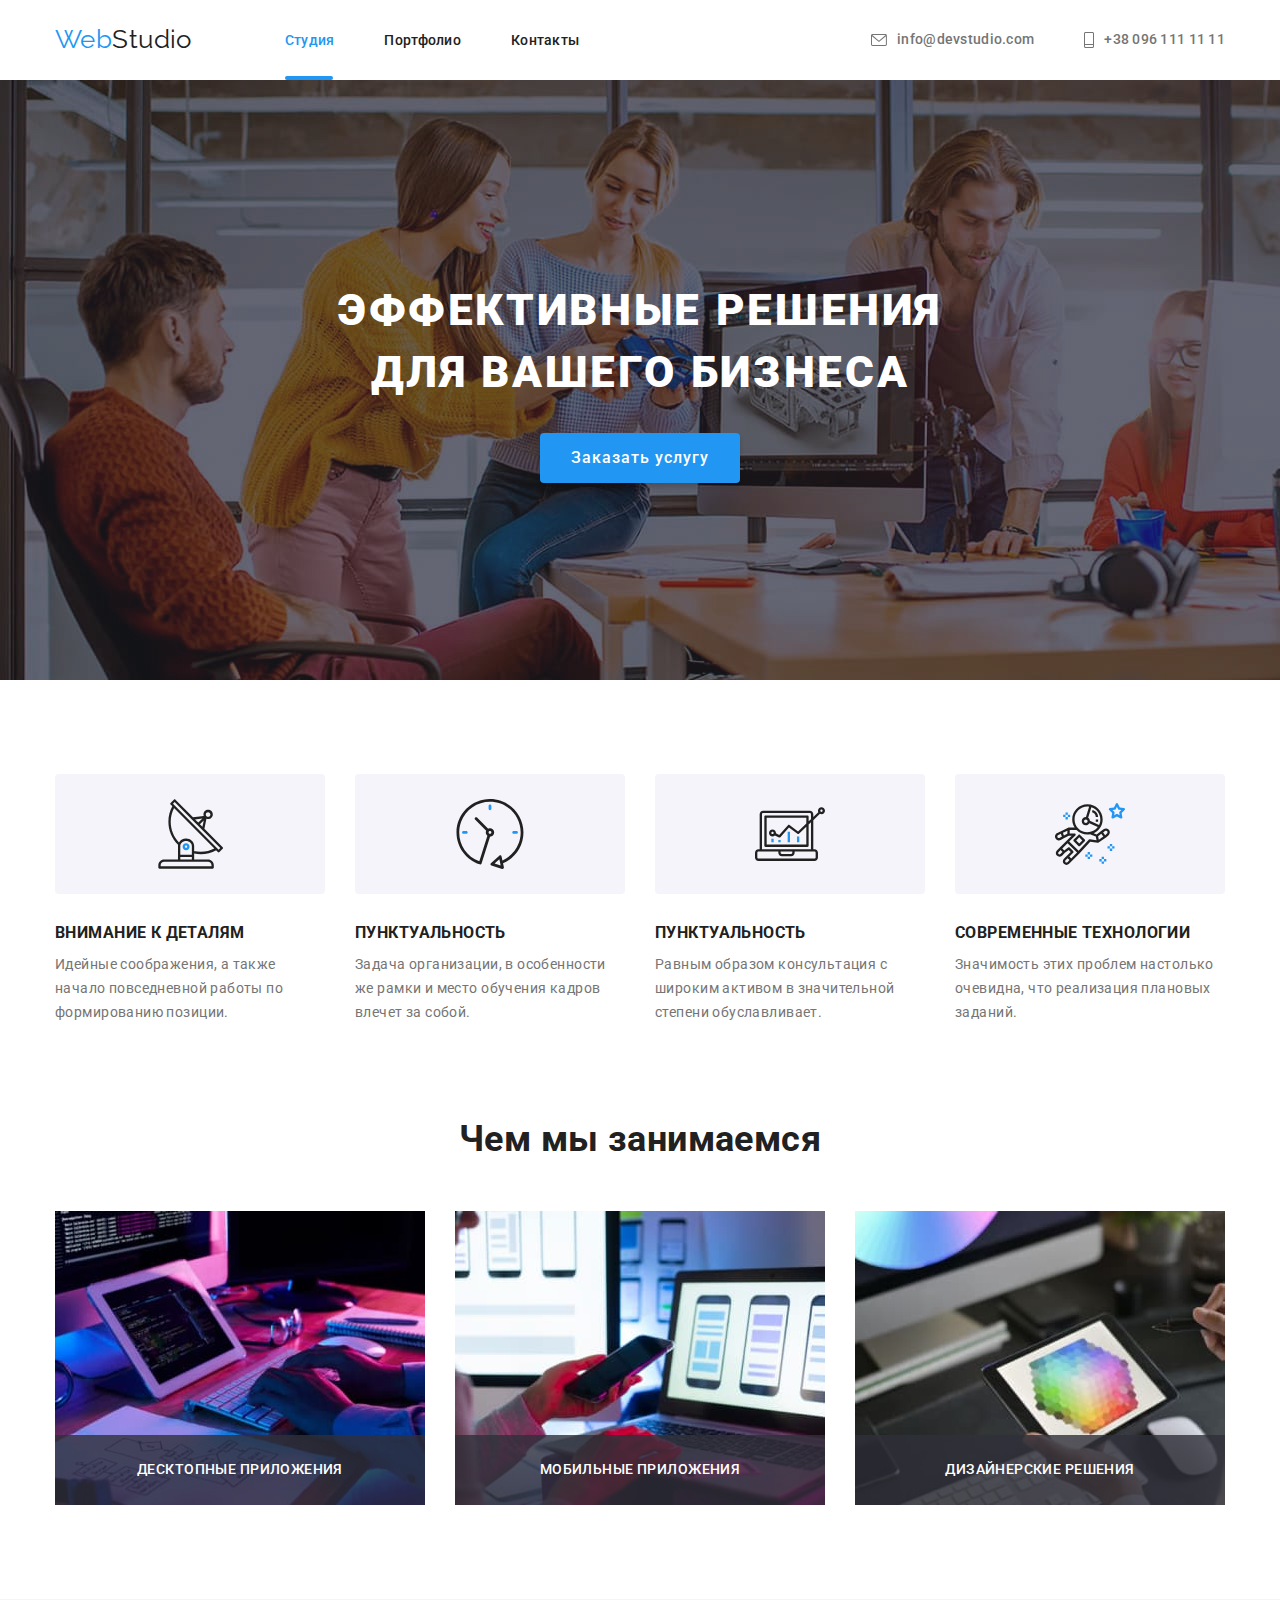
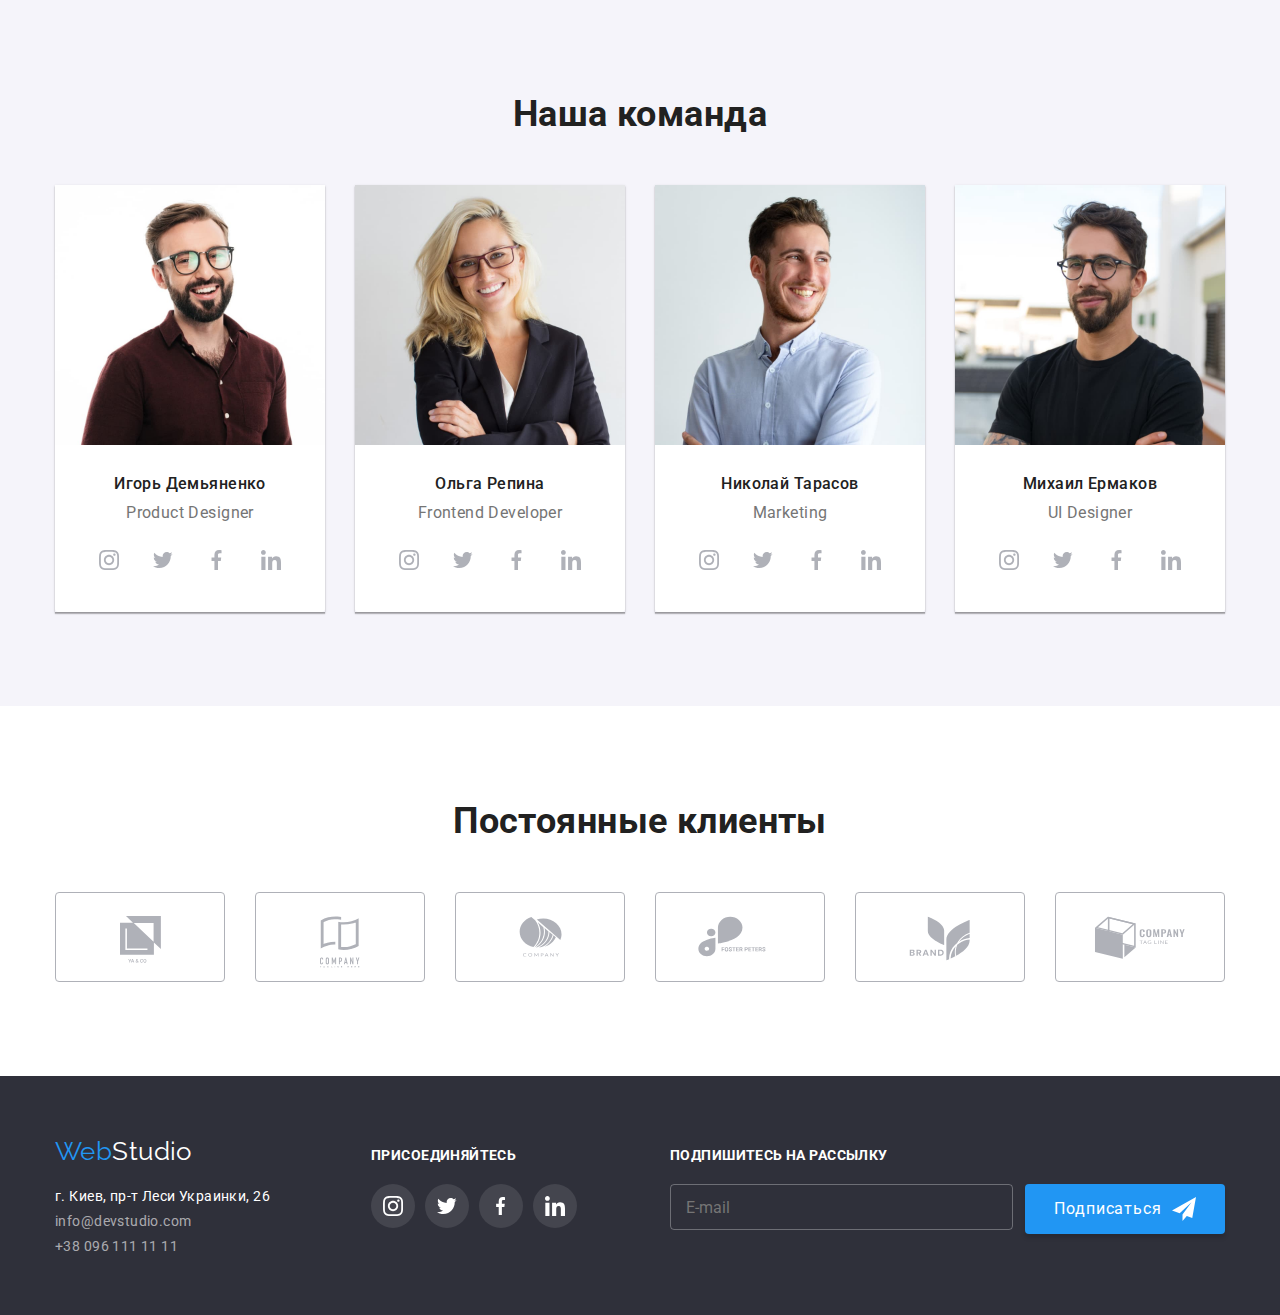
==== index.html @ c222707d "Initial commit" ====
<!DOCTYPE html>
<html lang="ru">
<head>
    <meta charset="UTF-8">
    <meta http-equiv="X-UA-Compatible" content="IE=edge">
    <meta name="viewport" content="width=device-width, initial-scale=1.0">
    <title>WebStudio</title>
    <link rel="stylesheet" href="https://cdnjs.cloudflare.com/ajax/libs/modern-normalize/1.1.0/modern-normalize.min.css">
    <link href="https://fonts.googleapis.com/css2?family=Raleway:wght@700&family=Roboto:wght@400;500;700;900&display=swap" rel="stylesheet">
    <link rel="stylesheet" href="./css/style.css">
</head>
<body>
    <header>
        <div class="container container-nav">
            <nav class="nav">
            <a href="#" rel="noreferrer noopener" class=logo-link><span class="logo-span">Web</span>Studio</a>
            <ul class="munu">
                <li class="munu-list munu-list-studio"><a href="#" target="_blank" rel="noreferrer noopener" class="menu-link active">Студия</a></li>
                <li class="munu-list"><a href="./portfolio.html" target="_blank" rel="noreferrer noopener" class="menu-link">Портфолио</a></li>
                <li class="munu-list"><a href="#" target="_blank" rel="noreferrer noopener" class="menu-link">Контакты</a></li>
            </ul>
            </nav>
            <ul class="content">
                <li class="content-list content-mail">
                
                        <svg class="icons-logo" width="16" height="12">
                            <use href="./image/symbol-defs.svg#icon_mail"></use>
                        </svg>
                    
                  
                    <a href="mailto:info@devstudio.com" class="content-link">info@devstudio.com</a>
                </li>
                <li class="content-list content-phon">

                        <svg class="icons-logo" width="10" height="16">
                            <use href="./image/symbol-defs.svg#icon_phone"></use>
                        </svg>      
                                   

                    <a href="tel:0961111111" class="content-link">+38 096 111 11 11</a>
                </li>
            </ul>
        </div>
    </header>
    <main>
    <section class="effective">
        <div class="container container-effective">
            <h1 class="effective-title">Эффективные решения<br /> для вашего бизнеса</h1>
            <button type="button" class="effective-btn" data-modal-open>Заказать услугу</button>
        </div>
    </section>

    <section class="section рeculiarities">
        <div class="container">
            <h2 class="рeculiarities-tit-hide visually-hidden">Особенности</h2>
                <ul class="рeculiarities-list">
            <li class="рeculiarities-block">
                <div class="рeculiarities-img">
                         <svg class="рeculiarities-icons" width="65" height="70">
                            <use href="./image/symbol-defs.svg#icon_satellite"></use>
                        </svg>               
                </div>
                <h3 class="рeculiarities-title">Внимание к деталям</h3>
                <p class="рeculiarities-text">Идейные соображения, а также начало повседневной работы по формированию позиции.</p>
            </li>
            <li class="рeculiarities-block">
                 <div class="рeculiarities-img">
                         <svg class="рeculiarities-icons" width="70" height="70">
                            <use href="./image/symbol-defs.svg#icon_clock"></use>
                        </svg>               
                </div>
                <h3 class="рeculiarities-title">Пунктуальность</h3>
                <p class="рeculiarities-text">Задача организации, в особенности же рамки и место обучения кадров влечет за собой.</p>
            </li>
            <li class="рeculiarities-block">
                  <div class="рeculiarities-img">
                         <svg class="рeculiarities-icons" width="70" height="70">
                            <use href="./image/symbol-defs.svg#icon_diagram"></use>
                        </svg>               
                </div>
                <h3 class="рeculiarities-title">Пунктуальность</h3>
                <p class="рeculiarities-text">Равным образом консультация с широким активом в значительной степени обуславливает.</p>
            </li>
            <li class="рeculiarities-block">
                  <div class="рeculiarities-img">
                         <svg class="рeculiarities-icons" width="70" height="70">
                            <use href="./image/symbol-defs.svg#icon_astronaut"></use>
                        </svg>               
                </div>
                <h3 class="рeculiarities-title">Современные технологии</h3>
                <p class="рeculiarities-text">Значимость этих проблем настолько очевидна, что реализация плановых заданий.</p>
            </li>
                </ul>
            </div>
    </section>
    <section class="section we-doing">
        <div class="container">
            <h2 class="we-doing-title">Чем мы занимаемся</h2>
                <ul class="we-doing-block">
            <li class="we-doing-list">
                <a href="#" target="_blank" rel="noreferrer noopener" class="we-doing-link">
                    <div class="we-doing-etem">
                        <img src="./image/we_do_1.jpg" alt="Схемы алгоритмов работы" width="370">
                        <p class="we-doing-text">Десктопные приложения</p>
                    </div>
                 </a>
                </li>

                <li class="we-doing-list">
                <a href="#" target="_blank" rel="noreferrer noopener" class="we-doing-link">
                    <div class="we-doing-etem">
                        <img src="./image/we_do_2.jpg" alt="Схемы алгоритмов работы" width="370">
                        <p class="we-doing-text">Мобильные приложения</p>
                    </div>  
                </a>
            </li>

                <li class="we-doing-list">
                <a href="#" target="_blank" rel="noreferrer noopener" class="we-doing-link">
                    <div class="we-doing-etem">
                        <img src="./image/we_do_3.jpg" alt="Схемы алгоритмов работы" width="370">
                        <p class="we-doing-text">Дизайнерские решения</p>
                    </div>
                </a>
                </li>
                </ul>
        </div>
    </section>
    <section class="section our-team">
        <div class="container">
            <h2 class="our-team-title-text">Наша команда</h2>
                <ul class="our-team-block">
                    <li class="our-team-list">
                        <img src="./image/team_1.jpg" alt="Игорь Демьяненко Product Designer" width="270" class="our-team-image">
                            <div class="our-team-cont">
                                <h3 class="our-team-title">Игорь Демьяненко</h3>
                                <p class="our-team-text">Product Designer</p>
                                <div class="our-team-social-networks">
                                    <div class="our-team-networks">
                                        <a href="#">
                                            <svg class="our-team-icons" width="20" height="20">
                                                <use href="./image/symbol-defs.svg#icon_instagram-2"></use>
                                            </svg>  
                                        </a>

                                    </div> 
                                    
                                    <div class="our-team-networks">
                                        <a href="#">
                                            <svg class="our-team-icons" width="20" height="20">
                                                <use href="./image/symbol-defs.svg#icon_tw"></use>
                                            </svg> 
                                        </a> 
                                    </div> 

                                    <div class="our-team-networks">
                                        <a href="#">
                                            <svg class="our-team-icons" width="20" height="20">
                                                <use href="./image/symbol-defs.svg#icon_facebook"></use>
                                            </svg>  
                                        </a>
                                    </div> 

                                    <div class="our-team-networks">
                                        <a href="#">
                                            <svg class="our-team-icons" width="20" height="20">
                                                <use href="./image/symbol-defs.svg#icon_linkedin"></use>
                                            </svg>
                                        </a>  
                                    </div> 
                                    
                                </div>
                            </div>
                    </li>
                    <li class="our-team-list">
                        <img src="./image/team_2.jpg" alt="Ольга Репина Frontend Developer" width="270" class="our-team-image">
                            <div class="our-team-cont">
                                <h3 class="our-team-title">Ольга Репина</h3>
                                <p class="our-team-text">Frontend Developer</p>
                                     <div class="our-team-social-networks">
                                    <div class="our-team-networks">
                                    <a href="#">                                        
                                        <svg class="our-team-icons" width="20" height="20">
                                            <use href="./image/symbol-defs.svg#icon_instagram-2"></use>
                                        </svg> 
                                    </a>
 
                                    </div> 
                                    
                                    <div class="our-team-networks">
                                        <a href="#">
                                            <svg class="our-team-icons" width="20" height="20">
                                                <use href="./image/symbol-defs.svg#icon_tw"></use>
                                            </svg> 
                                        </a> 
                                    </div> 


                                    <div class="our-team-networks">
                                        <a href="#">
                                            <svg class="our-team-icons" width="20" height="20">
                                                <use href="./image/symbol-defs.svg#icon_facebook"></use>
                                            </svg>
                                        </a>  
                                    </div> 

                                    <div class="our-team-networks">
                                        <a href="#">
                                            <svg class="our-team-icons" width="20" height="20">
                                                <use href="./image/symbol-defs.svg#icon_linkedin"></use>
                                            </svg>
                                        </a>  
                                    </div> 
                                    
                                </div>
                            </div>
                    </li>
                    <li class="our-team-list">
                        <img src="./image/team_3.jpg" alt="Николай Тарасов Marketing" width="270" class="our-team-image">
                            <div class="our-team-cont">
                                <h3 class="our-team-title">Николай Тарасов</h3>
                                <p class="our-team-text">Marketing</p>
                                <div class="our-team-social-networks">
                                    <div class="our-team-networks">
                                        <a href="#">
                                            <svg class="our-team-icons" width="20" height="20">
                                                <use href="./image/symbol-defs.svg#icon_instagram-2"></use>
                                            </svg> 
                                        </a> 
                                    </div> 
                                    
                                    <div class="our-team-networks">
                                        <a href="#">
                                            <svg class="our-team-icons" width="20" height="20">
                                                <use href="./image/symbol-defs.svg#icon_tw"></use>
                                            </svg> 
                                        </a> 
                                    </div> 


                                    <div class="our-team-networks">
                                        <a href="#">
                                            <svg class="our-team-icons" width="20" height="20">
                                                <use href="./image/symbol-defs.svg#icon_facebook"></use>
                                            </svg>
                                        </a>  
                                    </div> 

                                    <div class="our-team-networks">
                                        <a href="#">
                                            <svg class="our-team-icons" width="20" height="20">
                                                <use href="./image/symbol-defs.svg#icon_linkedin"></use>
                                            </svg>
                                        </a>  
                                    </div> 
                                    
                                </div>
                            </div>
                    </li>
                    <li class="our-team-list">
                        <img src="./image/team_4.jpg" alt="Михаил Ермаков UI Designer" width="270" class="our-team-image">
                            <div class="our-team-cont">
                                <h3 class="our-team-title">Михаил Ермаков</h3>
                                <p class="our-team-text">UI Designer</p>
                                                                <div class="our-team-social-networks">
                                    <div class="our-team-networks">
                                        <a href="#">
                                            <svg class="our-team-icons" width="20" height="20">
                                                <use href="./image/symbol-defs.svg#icon_instagram-2"></use>
                                            </svg>
                                        </a>  
                                    </div> 
                                    
                                    <div class="our-team-networks">
                                        <a href="#">
                                            <svg class="our-team-icons" width="20" height="20">
                                                <use href="./image/symbol-defs.svg#icon_tw"></use>
                                            </svg>
                                        </a>  
                                    </div> 


                                    <div class="our-team-networks">
                                        <a href="#">
                                            <svg class="our-team-icons" width="20" height="20">
                                                <use href="./image/symbol-defs.svg#icon_facebook"></use>
                                            </svg>
                                        </a>  
                                    </div> 

                                    <div class="our-team-networks">
                                        <a href="#">
                                            <svg class="our-team-icons" width="20" height="20">
                                                <use href="./image/symbol-defs.svg#icon_linkedin"></use>
                                            </svg>
                                        </a>  
                                    </div> 
                                    
                                </div>
                            </div>
                    </li>
                </ul>
        </div>
    </section>
    <section class="section clients">
        <div class="container">
            <h2 class="clients-title">Постоянные клиенты</h2>
            <ul class="clients-block">
                <li class="clients-item">
                    <a href="#">
                        <svg class="clients-icons" width="41" height="47">
                            <use href="./image/symbol-defs.svg#icon_company_1"></use>
                        </svg> 
                    </a>
                </li>
                <li class="clients-item">
                    <a href="#">
                        <svg class="clients-icons" width="40" height="52">
                            <use href="./image/symbol-defs.svg#icon_company_2"></use>
                        </svg> 
                    </a>
                </li>
                <li class="clients-item">
                    <a href="#">
                        <svg class="clients-icons" width="43" height="41">
                            <use href="./image/symbol-defs.svg#icon_company_3"></use>
                        </svg> 
                    </a>
                </li>
                <li class="clients-item">
                    <a href="#">
                        <svg class="clients-icons" width="84" height="41">
                            <use href="./image/symbol-defs.svg#icon_company_4"></use>
                        </svg> 
                    </a>
                </li>
                <li class="clients-item">
                    <a href="#">
                        <svg class="clients-icons" width="64" height="45">
                            <use href="./image/symbol-defs.svg#icon_company_5"></use>
                        </svg> 
                    </a>
                </li>
                <li class="clients-item">
                    <a href="#">
                        <svg class="clients-icons" width="94" height="43">
                            <use href="./image/symbol-defs.svg#icon_company_6"></use>
                        </svg> 
                    </a>
                </li>
            </ul>
        </div>
    </section>
    </main>
    <footer class="footer">
        <div class="container footer-container">
            <div class="footer-first-block">
            <a href="#" rel="noreferrer noopener" class="logo-link link-footer"><span class="logo-span">Web</span>Studio</a>
                <address class="address">
                    <ul class="footer-content">
                        <li class="footer-list footer-address">г. Киев, пр-т Леси Украинки, 26</li>
                        <li class="footer-list">
                            <a href="mailto:info@devstudio.com" rel="noreferrer noopener" class="footer-link">info@devstudio.com</a>
                        </li>
                        <li class="footer-list">
                            <a href="tel:0961111111" rel="noreferrer noopener" class="footer-link">+38 096 111 11 11</a>
                        </li>
                    </ul>          
                </address>
            </div>
            <div class="footer-secko-block">
                <p class="footer-text-icon">присоединяйтесь</p>
                <ul class="footer-icon-block">
                    <li class="footer-icon-item">
                        <a href="#">
                            <svg class="footer-icon" width="20" height="20">
                                <use href="./image/symbol-defs.svg#icon_instagram-2"></use>
                            </svg> 
                        </a>
                    </li>
                    <li class="footer-icon-item">
                        <a href="#">
                            <svg class="footer-icon" width="20" height="20">
                                <use href="./image/symbol-defs.svg#icon_tw"></use>
                            </svg> 
                        </a>
                    </li>
                    <li class="footer-icon-item">
                        <a href="#">
                            <svg class="footer-icon" width="10" height="20">
                                <use href="./image/symbol-defs.svg#icon_facebook"></use>
                            </svg> 
                        </a>
                    </li>
                    <li class="footer-icon-item">
                        <a href="#">
                            <svg class="footer-icon" width="20" height="20">
                                <use href="./image/symbol-defs.svg#icon_linkedin"></use>
                            </svg> 
                        </a>
                    </li>
                </ul>
            </div>

            <div class="footer-form">
                <p class="footer-text-form">Подпишитесь на рассылку</p>
                <form class="footer-form-all">
                <!--<label for="mail" class="footer-label">E-mail</label> -->
                <input type="email" name="mail" class="footer-input" id="mail-footer"  placeholder="E-mail">
                <button class="form-button" type="submit" >Подписаться
                    <span class="form-buttom-wrap">
                    <svg class="form-telegram" width="24" height="24">
                        <use href="./image/symbol-defs.svg#icon-send"></use>
                    </svg> 
                    </span>
                </button>
                </form> 
            </div>

        </div>
    </footer>

<div class="backdrop is-hidden" data-modal>
    <div class="modal">
        <button type="button" class="backdrop-button" data-modal-close>
             <svg class="modal-close-icon" width="11" height="11">
                                <use href="./image/symbol-defs.svg#icon_close"></use>
                            </svg> 
        </button>
            
                <h2 class="modal-title">Оставьте свои данные, мы вам перезвоним</h2>
                    <form class="form">
                        
                        <div class="input-block">
                            <label for="name" class="form-label">Имя</label>
                            
                                <input type="text" name="name" class="form-input" id="name">
                            <svg class="input-icon" width="18" height="18">
                                <use href="./image/symbol-defs.svg#icon_name"></use>
                            </svg>
                        
                        </div>
                        <div class="input-block">

                        <label for="tel" class="form-label">Телефон</label>
                        <input type="tel" name="tel" class="form-input" id="tel">
                            <svg class="input-icon" width="18" height="18">
                                <use href="./image/symbol-defs.svg#icon_telefon"></use>
                            </svg>  
                        </div>
                        <div class="input-block">

                        <label for="email" class="form-label">Почта</label>
                        <input type="text" name="email" class="form-input" id="email"> 
                            <svg class="input-icon" width="18" height="18">
                                <use href="./image/symbol-defs.svg#icon_email"></use>
                            </svg> 
                            
                        </div>
                        <div class="input-block">
                        <label for="text" class="form-label">Комментарий</label>
                            <textarea name="feedback" id="text" rows="5" placeholder="Введите текст" class="form-input form-textarea"  maxLength="120">

                            </textarea>
                        </div>
                        <label class="label-checkbox">
                            <input class="checkbox" type="checkbox" name="check" value="check">
                                <span class="icon-checkbox"></span>    
                                <span class="label-text">Соглашаюсь с рассылкой и принимаю 
                                    <span class="label-underline">Условия договора</span>
                                </span>                                
                            </label>
                        <button type="submit" class="button-form">Отправить</button>
                    </form>
            
    </div>
</div>

 <script src="./js/modal.js"></script>
</body>
</html>
---- css/style.css ----
:root {
    --brand-color: #2196F3;
    --secondary-color: #212121;
    --tripartite-color: #757575;
    --fourth-color: #ffffff;
    --black-color: #2F303A;
    --opacity-color: #ffffff99;
    --grey-color: #f5f4fa;
    --btn-hover: #188CE8;
    --border-color: #eeeeee;
    --icon-color: #AFB1B8;
    --card-set-gap: 30px;
}

body {
    font-family: 'Roboto', sans-serif;
    font-size: 14px;
    background-color: var(--fourth-color);
    color: var(--secondary-color);
    letter-spacing: 0.03em;
    margin: 0;
}

h1,
h2,
h3,
ul,
p {
    margin: 0;
}

img {
    display: block;
    max-width: 100%;
    height: auto;
}

.header {
    border-bottom: 1px solid #ECECEC;
}

.container {
    width: 1200px;
    padding-left: 15px;
    padding-right: 15px;
    margin: 0 auto;
}

.container-nav {
    display: flex;
    justify-content: space-between;
    padding-top: 24px;
    padding-bottom: 25px;
    
}

.nav {
    display: flex;
    
}

.logo-link {
    font-family: 'Raleway',sans-serif;
    font-size: 26px;
    line-height: 1.2;
    text-decoration: none;
    color: var(--secondary-color);
}

.logo-span {
    color: var(--brand-color);
}

.icons-logo {
    margin-right: 10px;
    fill: var(--tripartite-color);
}

.icons-logo:hover,
.icons-logo:focus {
    /*fill:var(--brand-color);*/
    transition: fill 250ms cubic-bezier(0.4, 0, 0.2, 1);
}

ul {
    list-style-type: none;
    padding: 0;
}

a {
    text-decoration: none;
}

.munu {
    display: flex;
    position: relative;
    align-items: center;
    margin-left: 93px;
}

.content {
    display: flex;
    align-items: center;
}

.munu-list {
    margin-right: 50px;
}

.munu-list:last-child {
    margin-right: 0px;
}

.munu-list-studio::after {
    content: '';
    display: flex;
    position: absolute;
    bottom: 0;
    margin-bottom: -25px;
    width: 48px;
    height: 4px;
    background: var(--brand-color);
    border-radius: 2px;
}


.munu-list-portfolio::after {
    content: '';
    display: flex;
    position: absolute;
    bottom: 0;
    margin-bottom: -25px;
    width: 78px;
    height: 4px;
    background: var(--brand-color);
    border-radius: 2px;
}

.content-list {
    display: flex;
    align-items: center;
    margin-left: 50px;
}
.content-list:first-child {
    margin-left: 0px;
}

.menu-link,
.content-link {
    font-weight: 500;
    line-height: 1.15px;
    letter-spacing: 0.02em;
    color: var(--secondary-color);
}

.menu-link,
.content-link {
    text-decoration: none;
}

.content-link {
    color: var(--tripartite-color);
}


.content-list:hover .icons-logo,
.content-list:focus .icons-logo {
    fill:var(--brand-color);
    transition: fill 250ms cubic-bezier(0.4, 0, 0.2, 1);
}

.munu .menu-link:hover,
.munu .menu-link:focus {
    color: var(--brand-color);
    transition: color 250ms cubic-bezier(0.4, 0, 0.2, 1);
}

.content .content-link:hover,
.content .content-link:focus {
    color: var(--brand-color);
    transition: color 250ms cubic-bezier(0.4, 0, 0.2, 1);
}

.active {
    color: var(--brand-color);
}

/*effective*/
.section {
    padding-top: 94px;
    padding-bottom: 94px;
}

.container-effective {
   
    text-align: center;
}

.effective {
       max-width: 1600px;
       height: 600px;
       margin: 0 auto;
       background-image: linear-gradient(to right, rgba(47, 48, 58, 0.4), rgba(47, 48, 58, 0.4)),
       url(../image/background_img.jpg);
        background-size: cover;
       background-color: var(--black-color);
       background-repeat: no-repeat;
}

.effective-title {
    font-weight: 900;
    font-size: 44px;
    line-height: 1.4;
    letter-spacing: 0.06em;
    text-transform: uppercase;
    color: var(--fourth-color);
    padding-top: 200px;
    
}

.effective-btn {
    font-family: 'Roboto', sans-serif;
    font-weight: 500;
    font-size: 16px;
    line-height: 1.9;
    align-items: center;
    text-align: center;
    letter-spacing: 0.06em;
    background-color: var(--brand-color);
    color: var(--fourth-color);
    min-width: 200px;
    min-height: 50px;
    box-shadow: 0px 4px 4px rgba(0, 0, 0, 0.15);
    border-radius: 4px;
    border-color: transparent;
    cursor: pointer;
    margin-top: 30px;
}

.effective-btn:hover,
.effective-btn:focus {
    background-color: var(--btn-hover);
    transition: background-color 250ms cubic-bezier(0.4, 0, 0.2, 1);
}



.visually-hidden {
    position: absolute;
    width: 1px;
    height: 1px;
    margin: -1px;
    padding: 0;
    overflow: hidden;
    border: 0;
    clip: rect(0 0 0 0);
}
.рeculiarities-tit-hide {
    font-size: 36px;
    line-height: 1.17;
    
    text-align: center;
}

.рeculiarities-img {
    display: flex;
    justify-content: center;
    align-items: center;
    min-height: 120px;
    background: var(--grey-color);
    text-align: center;
    border-radius: 4px;
}

.рeculiarities-title {
    margin-top: 30px;
    margin-bottom: 10px;
    line-height: 1.15;
    text-transform: uppercase; 
}

.рeculiarities-list {
    display: flex;
    justify-content: space-between;
}

.рeculiarities-block {
    width: 270px;
}

.рeculiarities-text {
    line-height: 1.7;
    color: var(--tripartite-color);
}

/*we-doing----------------we-doing*/

.we-doing {
    padding-top: 0;
}

.we-doing-title {
    font-size: 36px;
    line-height: 1.17;
    text-align: center;
    margin-bottom: 50px;
    
}

.we-doing-block {
    display: flex;
    flex-wrap: wrap;
    justify-content: space-between;
    
}

.our-team {
    background-color: var(--grey-color);
}


.our-team-block {
    display: flex;
    flex-wrap: wrap;
    justify-content: space-between; 
}

.we-doing-etem {
    position: relative;
}

.we-doing-text {
    position: absolute;
    width: 100%;
    font-size: 14px;
    line-height: 1.14;
    font-family: Roboto;
    font-weight: 500;
    text-align: center;
    padding-top: 27px;
    padding-bottom: 27px;
    color: var(--fourth-color);
    background-color: rgba(47, 48, 58, 0.8);
    text-transform: uppercase;
    left: 0;
    bottom: 0;
    
}



.our-team-social-networks {
    display: flex;
    justify-content: center;
    margin-top: 16px;
}


.our-team-networks {
    width: 44px;
    height: 44px;
    text-align: center;
    margin-right: 10px;
    border-radius: 50%;
    background: var(--fourth-color);  
}

.our-team-networks:last-child {
    margin-right: 0;
}

.our-team-icons {
    position: relative;
    top: 12px;
    fill: var(--icon-color);
}

.our-team-icons:hover,
.our-team-icons:focus {
    fill: var(--fourth-color);
}

.our-team-networks:hover,
.our-team-networks:focus {
    background: var(--brand-color);
}

.our-team-networks:hover .our-team-icons,
.our-team-networks:focus .our-team-icons {
    fill: var(--fourth-color);
    transition:  fill 250ms cubic-bezier(0.4, 0, 0.2, 1);
}


.our-team-list {
    box-shadow: 0px 1px 3px rgba(0, 0, 0, 0.12),
    0px 1px 1px rgba(0, 0, 0, 0.14),
    0px 2px 1px rgba(0, 0, 0, 0.2);
}


.our-team-cont {
    background: var(--fourth-color);
    border-radius: 0px 0px 4px 4px;
    padding-top: 30px;
    padding-bottom: 30px;
}

.our-team-title {
    font-size: 16px;
    line-height: 1.18;
    text-align: center;
    margin-bottom: 50px;
}


.our-team-title {
    margin-bottom: 10px;
    font-weight: 500;
    color: var(--secondary-color);
}

.our-team-title-text {
    font-size: 36px;
    line-height: 1.17;
    margin-bottom: 50px;
    text-align: center;
    color: var(--secondary-color);  
}

.our-team-text {  
    font-size: 16px;
    line-height: 1.18;
    text-align: center;
    color: var(--tripartite-color);
}


.clients-title {
    font-size: 36px;
    line-height: 1.17;
    text-align: center;
    margin-bottom: 50px;
}

.clients-block {
    display: flex;
    justify-content: space-between;
}

.clients-item {
    width: 170px;
    height: 90px;
    border-radius: 4px;
    text-align: center;
    border: 1px solid var(--icon-color); 
}

.clients-icons {
    margin-top: 23px;
    fill: var(--icon-color);
}

.clients-item:hover .clients-icons,
.clients-item:focus .clients-icons {
    fill: var(--brand-color);
    transition: fill 250ms cubic-bezier(0.4, 0, 0.2, 1);
}

.clients-item:hover,
.clients-item:focus {
    border: 1px solid var(--brand-color);
    transition: border 250ms cubic-bezier(0.4, 0, 0.2, 1);
}

.clients-icons:hover,
.clients-icons:focus {
    fill: var(--brand-color);
    transition: fill 250ms cubic-bezier(0.4, 0, 0.2, 1);
}

/* footer*/

.footer-container {
    display: flex;
    align-items: baseline;
}

.footer-first-block {
    flex-grow: 1;
}


.footer-secko-block {
    margin-left: 70px;
}



.footer-icon-block {
    display: flex;
}

.footer {
    padding-top: 60px;
    padding-bottom: 60px;
    background-color: var(--black-color);
}

.footer-list {
    margin-bottom: 9px;
}

.footer-list:last-child {
    margin-bottom: 0;
}

.link-footer,
.footer-address {
    font-style: normal;
    color: var(--fourth-color);
}

.footer-link {
    font-style: normal;
    line-height: 1.17;
    text-decoration: none;
    color: var(--opacity-color);
}

.address {
    margin-top: 20px;
}


.footer-text-icon, 
.footer-text-form {
    font-weight: 700;
    font-size: 14px;
    line-height: 1.14;
    letter-spacing: 0.03em;
    color: var(--fourth-color);
    text-transform: uppercase;
    margin-bottom: 20px;
}


.footer-icon-item {
    width: 44px;
    height: 44px;
    text-align: center;
    margin-right: 10px;
    background-color: rgba(255, 255, 255, 0.1);
    border-radius: 50%; 
}

.footer-icon-item:hover,
.footer-icon-item:focus {
     background-color: var(--brand-color);
     transition: background-color 250ms cubic-bezier(0.4, 0, 0.2, 1);
}

.footer-icon-item:last-child {
    margin-right: 0;
}

.footer-icon {
    position: relative;
    top: 12px;
    fill: var(--fourth-color);
}


.footer-form-all {
    display: flex;
}

.footer-form {
    margin-left: 93px;
}

.footer-input {
    width: 343px;
    height: 46px;
    font-size: 16px;
    line-height: 1.2;
    border: 1px solid rgba(255, 255, 255, 0.3);
    color: var(--fourth-color);
    border-radius: 4px;
    background: transparent;
    padding-left: 15px;
}

.footer-label {
    position: absolute;
    padding-top: 15px;
    padding-left: 16px;
    font-size: 16px;
    line-height: 1.2;
    color: rgba(255, 255, 255, 0.6);
}

.form-button {
    display: inline-flex;
    justify-content: center;
    min-width: 200px;
    min-height: 50px;
    font-size: 16px;
    line-height: 1.8;
    align-items: center;
    text-align: center;
    letter-spacing: 0.06em;
    color: #FFFFFF;
    box-shadow: 0px 4px 4px rgba(0, 0, 0, 0.15);
    border: 0px;
    border-radius: 4px;
    background: var(--brand-color);
    margin-left: 12px;
    cursor: pointer;
}

.form-buttom-wrap {
    width: 24px;
    height: 24px;
    margin-left: 10px;
}

.form-button:hover,
.form-button:focus {
    background-color: var(--btn-hover);
    transition: background-color 250ms cubic-bezier(0.4, 0, 0.2, 1);
  }


/*portfolio*/
.portfolio-group {
    display: flex;
    justify-content: center;
    margin-bottom: 50px;
    
}

.portfolio-list:nth-child(2n) {
    margin-left: 4px;
    margin-right: 4px;
}

.gallery {
    display: flex;
    flex-wrap: wrap;
    justify-content: space-between;
    
    margin-left: calc(-1 * var(--card-set-gap));
    margin-top: calc(-1 * var(--card-set-gap));
}

.portfolio-button {
    font-family: 'Roboto', sans-serif;
    font-weight: 500;
    font-size: 16px;
    line-height: 1.6;
    text-align: center;
    padding: 6px 22px;
    background: var(--grey-color);
    color: var(--secondary-color);
    border-radius: 4px;
    border-color: transparent;
    cursor: pointer;
}

.portfolio-button:hover,
.portfolio-button:focus {
    color: var(--fourth-color);
    background-color: var(--brand-color);
    transition: background-color, color 250ms cubic-bezier(0.4, 0, 0.2, 1);
}

.gallery-cont {
    position: relative;
    z-index: 1;
    background: var(--fourth-color);
    padding: 20px 24px;
    border-bottom: 1px solid var(--border-color);
    border-left: 1px solid var(--border-color);
    border-right: 1px solid var(--border-color);
}

.gallery-title {
    font-size: 18px;
    line-height: 2;
    letter-spacing: 0.06em;
    margin-bottom: 4px;
    color: var(--secondary-color); 
}


.gallery>.gallery-list {
    position: relative;
    overflow: hidden;
    flex-basis: calc(100% / 3 - var(--card-set-gap));
    margin-left: var(--card-set-gap);
    margin-top: var(--card-set-gap);
}

.gallery-image {
    min-width: 100%;
}


.gallery-desc {
    position: absolute;
    min-width: 100%;
    height: 302px;
    overflow: hidden;
    background-color: rgba(33, 150, 243, 0.9);
    transform: translateY(0%);
    transition: transform 250ms cubic-bezier(0.4, 0, 0.2, 1);
}



.gallery-desc-text {
    font-size: 18px;
    line-height: 1.5;
    padding: 63px 24px;
    color: var(--fourth-color);
}


.gallery-list:hover .gallery-desc, 
.gallery-list:focus .gallery-desc {
    transform: translateY(-100%);
    transition: transform 250ms cubic-bezier(0.4, 0, 0.2, 1);
}

.gallery-list:hover,
.gallery-list:focus{
    box-shadow: 0px 1px 1px rgba(0, 0, 0, 0.12),
    0px 4px 4px rgba(0, 0, 0, 0.06),
    1px 4px 6px rgba(0, 0, 0, 0.16);
    transition: box-shadow 250ms cubic-bezier(0.4, 0, 0.2, 1);
}

.gallery-link {
    display: block;
}

.gallery-text {
    font-size: 16px;
    line-height: 1.9;
    color: var(--tripartite-color);
}

.backdrop {
    position: fixed;
    top: 0;
    left: 0;
    width: 100%;
    height: 100%;
    background-color: rgba(0, 0, 0, 0.2);
    opacity: 1;
    transition: opacity 250ms cubic-bezier(0.4, 0, 0.2, 1);

}


.backdrop.is-hidden {
    opacity: 0;
    pointer-events: none;
}

.modal {
    position: absolute;
    top: 50%;
    left: 50%;
    padding: 40px;
    min-width: 528px;
    min-height: 581px;
    background-color: var(--fourth-color);
    transform: translate(-50%, -50%) scale(1);
    transition: transform 250ms cubic-bezier(0.4, 0, 0.2, 1);

}

.backdrop.is-hidden .modal {
    transform: translate(-50%, -50%) scale(0.9);
}


.backdrop-button {
    display: flex;
    justify-content: center;
    align-items: center;
    position: fixed;
    right: 8px;
    top: 8px;
    width: 30px;
    height: 30px;
    border-radius: 50%;
    background-color: var(--fourth-color);
    border: 1px solid rgba(0, 0, 0, 0.1);
    cursor: pointer;
}

.modal-close-icon {
    fill: #000000;
}

.modal-title {
    font-family: Roboto;
    font-style: normal;
    font-weight: 700;
    font-size: 20px;
    line-height: 1.15;  
    color: var(--secondary-color);
    text-align: center;
    margin-bottom: 12px;
}


.form {
    width: 448px;
    height: 342px;
    margin: 0 auto;
    text-align: center;
    
}


.input-block {
    position: relative;
    margin-top: 10px;
}


label, input {
    display:block;
}

.form-label {
    display: flex;
    font-family: Roboto;
    font-weight: 500;
    font-size: 12px;
    line-height: 1.1;
    letter-spacing: 0.01em;
    margin-bottom: 4px;

    color: var(--tripartite-color);
}

.form-input {
    width: 100%;
    height: 40px;
    padding-left: 40px;
    border: 1px solid rgba(33, 33, 33, 0.2);
    box-sizing: border-box;
    border-radius: 4px;
    
}

.form-textarea {
    display: block;
    height: 120px;
    padding: 15px 10px;
    resize: none;
}

.form-textarea::placeholder {
    font-family: Roboto,sans-serif;
    color: var(--tripartite-color);
    font-size: 14px;
    line-height: 1.14;
    letter-spacing: 0.01em;
} 


.button-form {
    min-width: 200px;
    height: 50px;
    font-family: Roboto, sans-serif;
    font-weight: 700;
    font-size: 16px;
    line-height: 1.9;
    letter-spacing: 0.06em;
    background-color: var(--brand-color);
    color: var(--fourth-color);
    margin-top: 30px;
    border: 0px;
    box-shadow: 0px 4px 4px rgba(0, 0, 0, 0.15);
    border-radius: 4px;
    cursor: pointer;
}

.button-form:hover,
.button-form:focus {
    background-color: var(--btn-hover);
    transition: background-color 250ms cubic-bezier(0.4, 0, 0.2, 1);
  }

.input-icon {
    display: inline-block;
    position: absolute;
    top: 35%;
    left: 15px;
    transform: translateY(50%);

}

.form-input:focus ~ .input-icon{
    fill: var(--brand-color);
    transition: background-color 250ms cubic-bezier(0.4, 0, 0.2, 1);
}

.www:focus ~ .form-textarea{
    fill: var(--brand-color);
    transition: background-color 250ms cubic-bezier(0.4, 0, 0.2, 1);
}


.form-input, .footer-input:focus-visible {
    outline: 0;
    outline-offset: 0;
}

.form-input:focus {
    border: 1px solid var(--brand-color);
    transition: background-color 250ms cubic-bezier(0.4, 0, 0.2, 1);
}

.label-checkbox-block {
    margin-top: 20px;
}

.label-checkbox {
    display: flex;
    justify-content: center;
    align-items: center;
    margin-top: 20px;   
}

.label-text{
    font-size: 14px;
    line-height: 1.7;
    color: var(--tripartite-color);
    margin-left: 8px;
}

.label-underline {
    color: var(--brand-color);
    text-decoration: underline;
}

.checkbox {
    position: absolute;
    appearance: none;
}

.icon-checkbox {
    display: inline-block;
    width: 16px;
    height: 15px;
    background: #FFFFFF;
    border: 2px solid var(--secondary-color);
    border-radius: 4px;
    box-sizing: unset;
}

.checkbox:checked + .icon-checkbox{
    background: var(--brand-color);
    background-image: url(../image/icon-check.svg);
    border: 2px solid var(--brand-color);
}
/*-------------------------------------------------*/
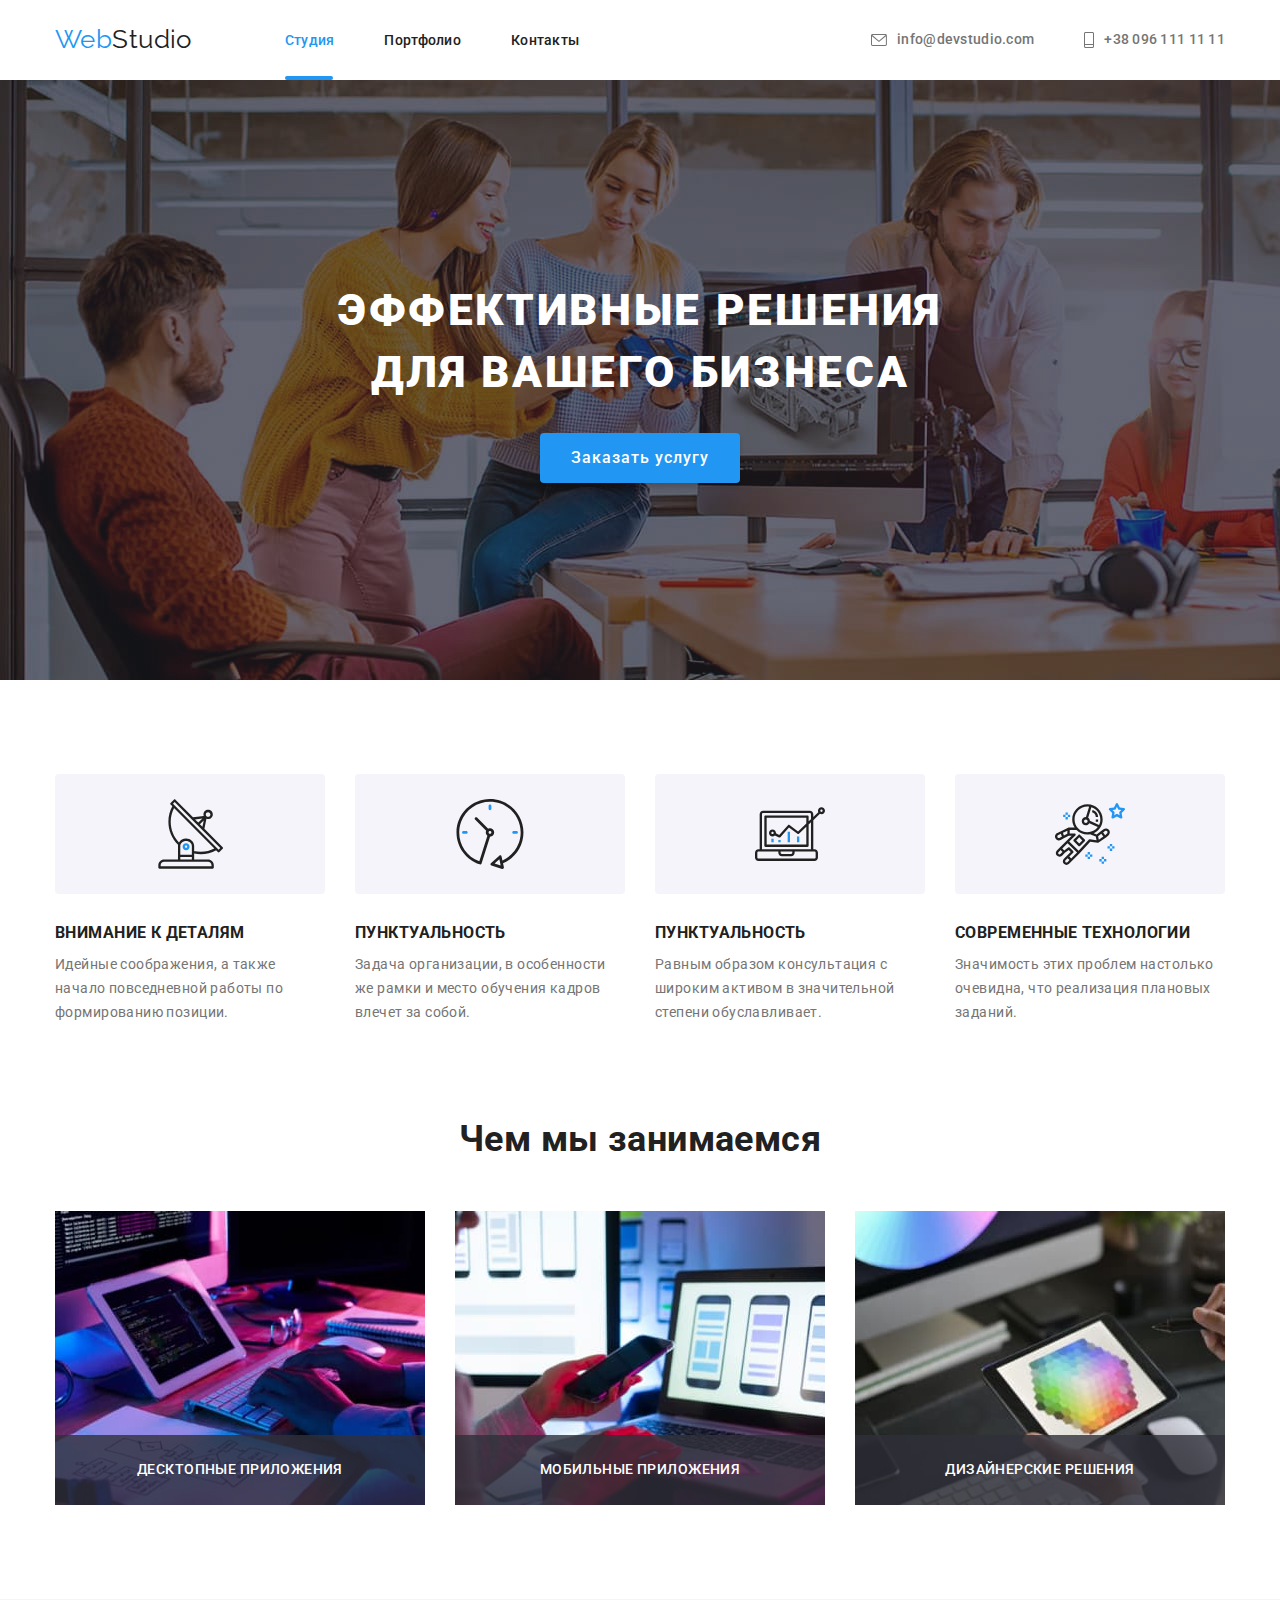
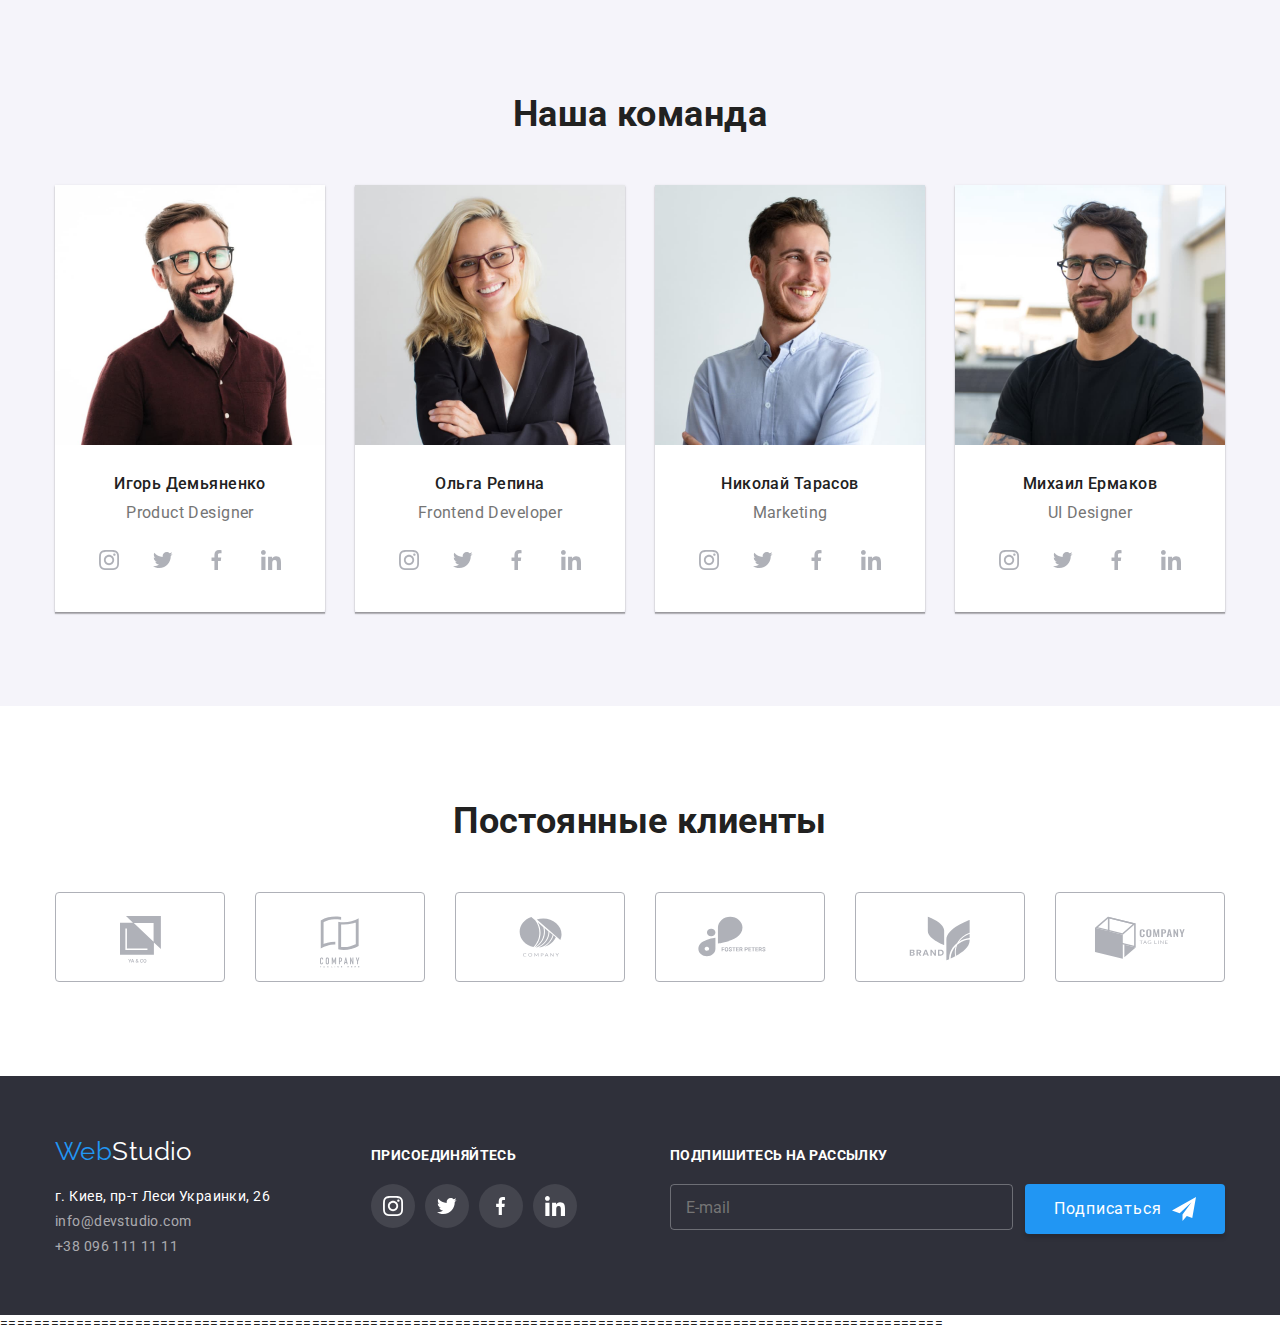
==== commit 2884ed9c: "bem" ====
--- a/index.html
+++ b/index.html
@@ -11,159 +11,169 @@
 </head>
 <body>
     <header>
-        <div class="container container-nav">
+        <div class="container container__nav">
             <nav class="nav">
-            <a href="#" rel="noreferrer noopener" class=logo-link><span class="logo-span">Web</span>Studio</a>
-            <ul class="munu">
-                <li class="munu-list munu-list-studio"><a href="#" target="_blank" rel="noreferrer noopener" class="menu-link active">Студия</a></li>
-                <li class="munu-list"><a href="./portfolio.html" target="_blank" rel="noreferrer noopener" class="menu-link">Портфолио</a></li>
-                <li class="munu-list"><a href="#" target="_blank" rel="noreferrer noopener" class="menu-link">Контакты</a></li>
+            <a href="#" rel="noreferrer noopener" class=logo__link>
+                <span class="logo__span">Web</span>Studio
+            </a>
+            <ul class="menu">
+                <li class="menu__item menu-item__studio">
+                    <a href="#" target="_blank" rel="noreferrer noopener" class="menu__link menu__link--active">
+                        Студия
+                    </a>
+                </li>
+                <li class="menu__item">
+                    <a href="./portfolio.html" target="_blank" rel="noreferrer noopener" class="menu__link">
+                        Портфолио
+                    </a>
+                </li>
+                <li class="menu__item">
+                    <a href="#" target="_blank" rel="noreferrer noopener" class="menu__link">
+                        Контакты
+                    </a>
+                </li>
             </ul>
             </nav>
             <ul class="content">
-                <li class="content-list content-mail">
+                <li class="content__item">
                 
-                        <svg class="icons-logo" width="16" height="12">
+                        <svg class="icons__logo" width="16" height="12">
                             <use href="./image/symbol-defs.svg#icon_mail"></use>
                         </svg>
-                    
-                  
-                    <a href="mailto:info@devstudio.com" class="content-link">info@devstudio.com</a>
-                </li>
-                <li class="content-list content-phon">
-
-                        <svg class="icons-logo" width="10" height="16">
+                    <a href="mailto:info@devstudio.com" class="content__link">info@devstudio.com</a>
+                </li>
+                <li class="content__item">
+
+                        <svg class="icons__logo" width="10" height="16">
                             <use href="./image/symbol-defs.svg#icon_phone"></use>
                         </svg>      
-                                   
-
-                    <a href="tel:0961111111" class="content-link">+38 096 111 11 11</a>
+                    <a href="tel:0961111111" class="content__link">+38 096 111 11 11</a>
                 </li>
             </ul>
         </div>
     </header>
     <main>
     <section class="effective">
-        <div class="container container-effective">
-            <h1 class="effective-title">Эффективные решения<br /> для вашего бизнеса</h1>
-            <button type="button" class="effective-btn" data-modal-open>Заказать услугу</button>
+        <div class="container container__effective">
+            <h1 class="effective__title">Эффективные решения<br /> для вашего бизнеса</h1>
+            <button type="button" class="effective__btn" data-modal-open>Заказать услугу</button>
         </div>
     </section>
 
     <section class="section рeculiarities">
         <div class="container">
-            <h2 class="рeculiarities-tit-hide visually-hidden">Особенности</h2>
-                <ul class="рeculiarities-list">
-            <li class="рeculiarities-block">
-                <div class="рeculiarities-img">
-                         <svg class="рeculiarities-icons" width="65" height="70">
+            <h2 class="рeculiarities__title--hide рeculiarities__title--hidden">Особенности</h2>
+                <ul class="рeculiarities__block">
+            <li class="рeculiarities__item">
+                <div class="рeculiarities__img">
+                         <svg class="рeculiarities__icons" width="65" height="70">
                             <use href="./image/symbol-defs.svg#icon_satellite"></use>
                         </svg>               
                 </div>
-                <h3 class="рeculiarities-title">Внимание к деталям</h3>
-                <p class="рeculiarities-text">Идейные соображения, а также начало повседневной работы по формированию позиции.</p>
+                <h3 class="рeculiarities__title">Внимание к деталям</h3>
+                <p class="рeculiarities__text">Идейные соображения, а также начало повседневной работы по формированию позиции.</p>
             </li>
-            <li class="рeculiarities-block">
-                 <div class="рeculiarities-img">
-                         <svg class="рeculiarities-icons" width="70" height="70">
+            <li class="рeculiarities__item">
+                 <div class="рeculiarities__img">
+                         <svg class="рeculiarities__icons" width="70" height="70">
                             <use href="./image/symbol-defs.svg#icon_clock"></use>
                         </svg>               
                 </div>
-                <h3 class="рeculiarities-title">Пунктуальность</h3>
-                <p class="рeculiarities-text">Задача организации, в особенности же рамки и место обучения кадров влечет за собой.</p>
+                <h3 class="рeculiarities__title">Пунктуальность</h3>
+                <p class="рeculiarities__text">Задача организации, в особенности же рамки и место обучения кадров влечет за собой.</p>
             </li>
-            <li class="рeculiarities-block">
-                  <div class="рeculiarities-img">
-                         <svg class="рeculiarities-icons" width="70" height="70">
+            <li class="рeculiarities__item">
+                  <div class="рeculiarities__img">
+                         <svg class="рeculiarities__icons" width="70" height="70">
                             <use href="./image/symbol-defs.svg#icon_diagram"></use>
                         </svg>               
                 </div>
-                <h3 class="рeculiarities-title">Пунктуальность</h3>
-                <p class="рeculiarities-text">Равным образом консультация с широким активом в значительной степени обуславливает.</p>
+                <h3 class="рeculiarities__title">Пунктуальность</h3>
+                <p class="рeculiarities__text">Равным образом консультация с широким активом в значительной степени обуславливает.</p>
             </li>
-            <li class="рeculiarities-block">
-                  <div class="рeculiarities-img">
-                         <svg class="рeculiarities-icons" width="70" height="70">
+            <li class="рeculiarities__item">
+                  <div class="рeculiarities__img">
+                         <svg class="рeculiarities__icons" width="70" height="70">
                             <use href="./image/symbol-defs.svg#icon_astronaut"></use>
                         </svg>               
                 </div>
-                <h3 class="рeculiarities-title">Современные технологии</h3>
-                <p class="рeculiarities-text">Значимость этих проблем настолько очевидна, что реализация плановых заданий.</p>
+                <h3 class="рeculiarities__title">Современные технологии</h3>
+                <p class="рeculiarities__text">Значимость этих проблем настолько очевидна, что реализация плановых заданий.</p>
             </li>
                 </ul>
             </div>
     </section>
-    <section class="section we-doing">
+    <section class="section doing">
         <div class="container">
-            <h2 class="we-doing-title">Чем мы занимаемся</h2>
-                <ul class="we-doing-block">
-            <li class="we-doing-list">
-                <a href="#" target="_blank" rel="noreferrer noopener" class="we-doing-link">
-                    <div class="we-doing-etem">
+            <h2 class="doing__title">Чем мы занимаемся</h2>
+                <ul class="doing__block">
+            <li class="doing__item">
+                <a href="#" target="_blank" rel="noreferrer noopener">
+                    <div class="doing__wrap">
                         <img src="./image/we_do_1.jpg" alt="Схемы алгоритмов работы" width="370">
-                        <p class="we-doing-text">Десктопные приложения</p>
+                        <p class="doing__text">Десктопные приложения</p>
                     </div>
                  </a>
                 </li>
 
-                <li class="we-doing-list">
-                <a href="#" target="_blank" rel="noreferrer noopener" class="we-doing-link">
-                    <div class="we-doing-etem">
+                <li class="doing__item">
+                <a href="#" target="_blank" rel="noreferrer noopener">
+                    <div class="doing__wrap">
                         <img src="./image/we_do_2.jpg" alt="Схемы алгоритмов работы" width="370">
-                        <p class="we-doing-text">Мобильные приложения</p>
+                        <p class="doing__text">Мобильные приложения</p>
                     </div>  
                 </a>
             </li>
 
-                <li class="we-doing-list">
-                <a href="#" target="_blank" rel="noreferrer noopener" class="we-doing-link">
-                    <div class="we-doing-etem">
+                <li class="doing__item">
+                <a href="#" target="_blank" rel="noreferrer noopener">
+                    <div class="doing__wrap">
                         <img src="./image/we_do_3.jpg" alt="Схемы алгоритмов работы" width="370">
-                        <p class="we-doing-text">Дизайнерские решения</p>
+                        <p class="doing__text">Дизайнерские решения</p>
                     </div>
                 </a>
                 </li>
                 </ul>
         </div>
     </section>
-    <section class="section our-team">
+    <section class="section team">
         <div class="container">
-            <h2 class="our-team-title-text">Наша команда</h2>
-                <ul class="our-team-block">
-                    <li class="our-team-list">
-                        <img src="./image/team_1.jpg" alt="Игорь Демьяненко Product Designer" width="270" class="our-team-image">
-                            <div class="our-team-cont">
-                                <h3 class="our-team-title">Игорь Демьяненко</h3>
-                                <p class="our-team-text">Product Designer</p>
-                                <div class="our-team-social-networks">
-                                    <div class="our-team-networks">
-                                        <a href="#">
-                                            <svg class="our-team-icons" width="20" height="20">
+            <h2 class="team__title">Наша команда</h2>
+                <ul class="team__block">
+                    <li class="team__item">
+                        <img src="./image/team_1.jpg" alt="Игорь Демьяненко Product Designer" width="270" class="team-image">
+                            <div class="team__wrap">
+                                <h3 class="team__name">Игорь Демьяненко</h3>
+                                <p class="team__text">Product Designer</p>
+                                <div class="team__social">
+                                    <div class="team__networks">
+                                        <a href="#">
+                                            <svg class="team__icons" width="20" height="20">
                                                 <use href="./image/symbol-defs.svg#icon_instagram-2"></use>
                                             </svg>  
                                         </a>
 
                                     </div> 
                                     
-                                    <div class="our-team-networks">
-                                        <a href="#">
-                                            <svg class="our-team-icons" width="20" height="20">
+                                    <div class="team__networks">
+                                        <a href="#">
+                                            <svg class="team__icons" width="20" height="20">
                                                 <use href="./image/symbol-defs.svg#icon_tw"></use>
                                             </svg> 
                                         </a> 
                                     </div> 
 
-                                    <div class="our-team-networks">
-                                        <a href="#">
-                                            <svg class="our-team-icons" width="20" height="20">
+                                    <div class="team__networks">
+                                        <a href="#">
+                                            <svg class="team__icons" width="20" height="20">
                                                 <use href="./image/symbol-defs.svg#icon_facebook"></use>
                                             </svg>  
                                         </a>
                                     </div> 
 
-                                    <div class="our-team-networks">
-                                        <a href="#">
-                                            <svg class="our-team-icons" width="20" height="20">
+                                    <div class="team__networks">
+                                        <a href="#">
+                                            <svg class="team__icons" width="20" height="20">
                                                 <use href="./image/symbol-defs.svg#icon_linkedin"></use>
                                             </svg>
                                         </a>  
@@ -172,41 +182,41 @@
                                 </div>
                             </div>
                     </li>
-                    <li class="our-team-list">
-                        <img src="./image/team_2.jpg" alt="Ольга Репина Frontend Developer" width="270" class="our-team-image">
-                            <div class="our-team-cont">
-                                <h3 class="our-team-title">Ольга Репина</h3>
-                                <p class="our-team-text">Frontend Developer</p>
-                                     <div class="our-team-social-networks">
-                                    <div class="our-team-networks">
+                    <li class="team__item">
+                        <img src="./image/team_2.jpg" alt="Ольга Репина Frontend Developer" width="270" class="team-image">
+                            <div class="team__wrap">
+                                <h3 class="team__name">Ольга Репина</h3>
+                                <p class="team__text">Frontend Developer</p>
+                                     <div class="team__social">
+                                    <div class="team__networks">
                                     <a href="#">                                        
-                                        <svg class="our-team-icons" width="20" height="20">
+                                        <svg class="team__icons" width="20" height="20">
                                             <use href="./image/symbol-defs.svg#icon_instagram-2"></use>
                                         </svg> 
                                     </a>
  
                                     </div> 
                                     
-                                    <div class="our-team-networks">
-                                        <a href="#">
-                                            <svg class="our-team-icons" width="20" height="20">
+                                    <div class="team__networks">
+                                        <a href="#">
+                                            <svg class="team__icons" width="20" height="20">
                                                 <use href="./image/symbol-defs.svg#icon_tw"></use>
                                             </svg> 
                                         </a> 
                                     </div> 
 
 
-                                    <div class="our-team-networks">
-                                        <a href="#">
-                                            <svg class="our-team-icons" width="20" height="20">
+                                    <div class="team__networks">
+                                        <a href="#">
+                                            <svg class="team__icons" width="20" height="20">
                                                 <use href="./image/symbol-defs.svg#icon_facebook"></use>
                                             </svg>
                                         </a>  
                                     </div> 
 
-                                    <div class="our-team-networks">
-                                        <a href="#">
-                                            <svg class="our-team-icons" width="20" height="20">
+                                    <div class="team__networks">
+                                        <a href="#">
+                                            <svg class="team__icons" width="20" height="20">
                                                 <use href="./image/symbol-defs.svg#icon_linkedin"></use>
                                             </svg>
                                         </a>  
@@ -215,40 +225,40 @@
                                 </div>
                             </div>
                     </li>
-                    <li class="our-team-list">
-                        <img src="./image/team_3.jpg" alt="Николай Тарасов Marketing" width="270" class="our-team-image">
-                            <div class="our-team-cont">
-                                <h3 class="our-team-title">Николай Тарасов</h3>
-                                <p class="our-team-text">Marketing</p>
-                                <div class="our-team-social-networks">
-                                    <div class="our-team-networks">
-                                        <a href="#">
-                                            <svg class="our-team-icons" width="20" height="20">
+                    <li class="team__item">
+                        <img src="./image/team_3.jpg" alt="Николай Тарасов Marketing" width="270" class="team-image">
+                            <div class="team__wrap">
+                                <h3 class="team__name">Николай Тарасов</h3>
+                                <p class="team__text">Marketing</p>
+                                <div class="team__social">
+                                    <div class="team__networks">
+                                        <a href="#">
+                                            <svg class="team__icons" width="20" height="20">
                                                 <use href="./image/symbol-defs.svg#icon_instagram-2"></use>
                                             </svg> 
                                         </a> 
                                     </div> 
                                     
-                                    <div class="our-team-networks">
-                                        <a href="#">
-                                            <svg class="our-team-icons" width="20" height="20">
+                                    <div class="team__networks">
+                                        <a href="#">
+                                            <svg class="team__icons" width="20" height="20">
                                                 <use href="./image/symbol-defs.svg#icon_tw"></use>
                                             </svg> 
                                         </a> 
                                     </div> 
 
 
-                                    <div class="our-team-networks">
-                                        <a href="#">
-                                            <svg class="our-team-icons" width="20" height="20">
+                                    <div class="team__networks">
+                                        <a href="#">
+                                            <svg class="team__icons" width="20" height="20">
                                                 <use href="./image/symbol-defs.svg#icon_facebook"></use>
                                             </svg>
                                         </a>  
                                     </div> 
 
-                                    <div class="our-team-networks">
-                                        <a href="#">
-                                            <svg class="our-team-icons" width="20" height="20">
+                                    <div class="team__networks">
+                                        <a href="#">
+                                            <svg class="team__icons" width="20" height="20">
                                                 <use href="./image/symbol-defs.svg#icon_linkedin"></use>
                                             </svg>
                                         </a>  
@@ -257,40 +267,40 @@
                                 </div>
                             </div>
                     </li>
-                    <li class="our-team-list">
-                        <img src="./image/team_4.jpg" alt="Михаил Ермаков UI Designer" width="270" class="our-team-image">
-                            <div class="our-team-cont">
-                                <h3 class="our-team-title">Михаил Ермаков</h3>
-                                <p class="our-team-text">UI Designer</p>
-                                                                <div class="our-team-social-networks">
-                                    <div class="our-team-networks">
-                                        <a href="#">
-                                            <svg class="our-team-icons" width="20" height="20">
+                    <li class="team__item">
+                        <img src="./image/team_4.jpg" alt="Михаил Ермаков UI Designer" width="270" class="team-image">
+                            <div class="team__wrap">
+                                <h3 class="team__name">Михаил Ермаков</h3>
+                                <p class="team__text">UI Designer</p>
+                                    <div class="team__social">
+                                    <div class="team__networks">
+                                        <a href="#">
+                                            <svg class="team__icons" width="20" height="20">
                                                 <use href="./image/symbol-defs.svg#icon_instagram-2"></use>
                                             </svg>
                                         </a>  
                                     </div> 
                                     
-                                    <div class="our-team-networks">
-                                        <a href="#">
-                                            <svg class="our-team-icons" width="20" height="20">
+                                    <div class="team__networks">
+                                        <a href="#">
+                                            <svg class="team__icons" width="20" height="20">
                                                 <use href="./image/symbol-defs.svg#icon_tw"></use>
                                             </svg>
                                         </a>  
                                     </div> 
 
 
-                                    <div class="our-team-networks">
-                                        <a href="#">
-                                            <svg class="our-team-icons" width="20" height="20">
+                                    <div class="team__networks">
+                                        <a href="#">
+                                            <svg class="team__icons" width="20" height="20">
                                                 <use href="./image/symbol-defs.svg#icon_facebook"></use>
                                             </svg>
                                         </a>  
                                     </div> 
 
-                                    <div class="our-team-networks">
-                                        <a href="#">
-                                            <svg class="our-team-icons" width="20" height="20">
+                                    <div class="team__networks">
+                                        <a href="#">
+                                            <svg class="team__icons" width="20" height="20">
                                                 <use href="./image/symbol-defs.svg#icon_linkedin"></use>
                                             </svg>
                                         </a>  
@@ -304,46 +314,46 @@
     </section>
     <section class="section clients">
         <div class="container">
-            <h2 class="clients-title">Постоянные клиенты</h2>
-            <ul class="clients-block">
-                <li class="clients-item">
-                    <a href="#">
-                        <svg class="clients-icons" width="41" height="47">
+            <h2 class="clients__title">Постоянные клиенты</h2>
+            <ul class="clients__block">
+                <li class="clients__item">
+                    <a href="#">
+                        <svg class="clients__icons" width="41" height="47">
                             <use href="./image/symbol-defs.svg#icon_company_1"></use>
                         </svg> 
                     </a>
                 </li>
-                <li class="clients-item">
-                    <a href="#">
-                        <svg class="clients-icons" width="40" height="52">
+                <li class="clients__item">
+                    <a href="#">
+                        <svg class="clients__icons" width="40" height="52">
                             <use href="./image/symbol-defs.svg#icon_company_2"></use>
                         </svg> 
                     </a>
                 </li>
-                <li class="clients-item">
-                    <a href="#">
-                        <svg class="clients-icons" width="43" height="41">
+                <li class="clients__item">
+                    <a href="#">
+                        <svg class="clients__icons" width="43" height="41">
                             <use href="./image/symbol-defs.svg#icon_company_3"></use>
                         </svg> 
                     </a>
                 </li>
-                <li class="clients-item">
-                    <a href="#">
-                        <svg class="clients-icons" width="84" height="41">
+                <li class="clients__item">
+                    <a href="#">
+                        <svg class="clients__icons" width="84" height="41">
                             <use href="./image/symbol-defs.svg#icon_company_4"></use>
                         </svg> 
                     </a>
                 </li>
-                <li class="clients-item">
-                    <a href="#">
-                        <svg class="clients-icons" width="64" height="45">
+                <li class="clients__item">
+                    <a href="#">
+                        <svg class="clients__icons" width="64" height="45">
                             <use href="./image/symbol-defs.svg#icon_company_5"></use>
                         </svg> 
                     </a>
                 </li>
-                <li class="clients-item">
-                    <a href="#">
-                        <svg class="clients-icons" width="94" height="43">
+                <li class="clients__item">
+                    <a href="#">
+                        <svg class="clients__icons" width="94" height="43">
                             <use href="./image/symbol-defs.svg#icon_company_6"></use>
                         </svg> 
                     </a>
@@ -353,48 +363,48 @@
     </section>
     </main>
     <footer class="footer">
-        <div class="container footer-container">
-            <div class="footer-first-block">
-            <a href="#" rel="noreferrer noopener" class="logo-link link-footer"><span class="logo-span">Web</span>Studio</a>
+        <div class="container footer__container">
+            <div class="footer-block__first">
+            <a href="#" rel="noreferrer noopener" class="logo__link footer-logo__link"><span class="logo__span">Web</span>Studio</a>
                 <address class="address">
-                    <ul class="footer-content">
-                        <li class="footer-list footer-address">г. Киев, пр-т Леси Украинки, 26</li>
-                        <li class="footer-list">
-                            <a href="mailto:info@devstudio.com" rel="noreferrer noopener" class="footer-link">info@devstudio.com</a>
+                    <ul class="footer__content">
+                        <li class="footer__item footer__address">г. Киев, пр-т Леси Украинки, 26</li>
+                        <li class="footer__item">
+                            <a href="mailto:info@devstudio.com" rel="noreferrer noopener" class="footer__link">info@devstudio.com</a>
                         </li>
-                        <li class="footer-list">
-                            <a href="tel:0961111111" rel="noreferrer noopener" class="footer-link">+38 096 111 11 11</a>
+                        <li class="footer__item">
+                            <a href="tel:0961111111" rel="noreferrer noopener" class="footer__link">+38 096 111 11 11</a>
                         </li>
                     </ul>          
                 </address>
             </div>
-            <div class="footer-secko-block">
-                <p class="footer-text-icon">присоединяйтесь</p>
-                <ul class="footer-icon-block">
-                    <li class="footer-icon-item">
+            <div class="footer-block__seckond">
+                <p class="footer-icon__text">присоединяйтесь</p>
+                <ul class="footer-icon__block">
+                    <li class="footer-icon__item">
                         <a href="#">
-                            <svg class="footer-icon" width="20" height="20">
+                            <svg class="footer__icon" width="20" height="20">
                                 <use href="./image/symbol-defs.svg#icon_instagram-2"></use>
                             </svg> 
                         </a>
                     </li>
-                    <li class="footer-icon-item">
+                    <li class="footer-icon__item">
                         <a href="#">
-                            <svg class="footer-icon" width="20" height="20">
+                            <svg class="footer__icon" width="20" height="20">
                                 <use href="./image/symbol-defs.svg#icon_tw"></use>
                             </svg> 
                         </a>
                     </li>
-                    <li class="footer-icon-item">
+                    <li class="footer-icon__item">
                         <a href="#">
-                            <svg class="footer-icon" width="10" height="20">
+                            <svg class="footer__icon" width="10" height="20">
                                 <use href="./image/symbol-defs.svg#icon_facebook"></use>
                             </svg> 
                         </a>
                     </li>
-                    <li class="footer-icon-item">
+                    <li class="footer-icon__item">
                         <a href="#">
-                            <svg class="footer-icon" width="20" height="20">
+                            <svg class="footer__icon" width="20" height="20">
                                 <use href="./image/symbol-defs.svg#icon_linkedin"></use>
                             </svg> 
                         </a>
@@ -402,14 +412,13 @@
                 </ul>
             </div>
 
-            <div class="footer-form">
-                <p class="footer-text-form">Подпишитесь на рассылку</p>
-                <form class="footer-form-all">
-                <!--<label for="mail" class="footer-label">E-mail</label> -->
-                <input type="email" name="mail" class="footer-input" id="mail-footer"  placeholder="E-mail">
-                <button class="form-button" type="submit" >Подписаться
-                    <span class="form-buttom-wrap">
-                    <svg class="form-telegram" width="24" height="24">
+            <div class="footer__form">
+                <p class="footer-form__text">Подпишитесь на рассылку</p>
+                <form class="footer-form__wrap">
+                <input type="email" name="mail" class="footer__input" id="mail-footer"  placeholder="E-mail">
+                <button class="form__button" type="submit">Подписаться
+                    <span class="form-buttom__wrap">
+                    <svg class="form-buttom__telegram" width="24" height="24">
                         <use href="./image/symbol-defs.svg#icon-send"></use>
                     </svg> 
                     </span>
@@ -419,62 +428,62 @@
 
         </div>
     </footer>
-
-<div class="backdrop is-hidden" data-modal>
-    <div class="modal">
-        <button type="button" class="backdrop-button" data-modal-close>
-             <svg class="modal-close-icon" width="11" height="11">
-                                <use href="./image/symbol-defs.svg#icon_close"></use>
-                            </svg> 
-        </button>
-            
-                <h2 class="modal-title">Оставьте свои данные, мы вам перезвоним</h2>
-                    <form class="form">
-                        
-                        <div class="input-block">
-                            <label for="name" class="form-label">Имя</label>
+================================================================================================================
+    <div class="backdrop is-hidden" data-modal>
+        <div class="modal">
+            <button type="button" class="backdrop__button" data-modal-close>
+                 <svg class="modal-close-icon" width="11" height="11">
+                                    <use href="./image/symbol-defs.svg#icon_close"></use>
+                                </svg> 
+            </button>
+                
+                    <h2 class="modal__title">Оставьте свои данные, мы вам перезвоним</h2>
+                        <form class="form">
                             
-                                <input type="text" name="name" class="form-input" id="name">
-                            <svg class="input-icon" width="18" height="18">
-                                <use href="./image/symbol-defs.svg#icon_name"></use>
-                            </svg>
-                        
-                        </div>
-                        <div class="input-block">
-
-                        <label for="tel" class="form-label">Телефон</label>
-                        <input type="tel" name="tel" class="form-input" id="tel">
-                            <svg class="input-icon" width="18" height="18">
-                                <use href="./image/symbol-defs.svg#icon_telefon"></use>
-                            </svg>  
-                        </div>
-                        <div class="input-block">
-
-                        <label for="email" class="form-label">Почта</label>
-                        <input type="text" name="email" class="form-input" id="email"> 
-                            <svg class="input-icon" width="18" height="18">
-                                <use href="./image/symbol-defs.svg#icon_email"></use>
-                            </svg> 
+                            <div class="form__wrap">
+                                <label for="name" class="form__label">Имя</label>
+                                
+                                    <input type="text" name="name" class="form__input" id="name">
+                                <svg class="form__icon" width="18" height="18">
+                                    <use href="./image/symbol-defs.svg#icon_name"></use>
+                                </svg>
                             
-                        </div>
-                        <div class="input-block">
-                        <label for="text" class="form-label">Комментарий</label>
-                            <textarea name="feedback" id="text" rows="5" placeholder="Введите текст" class="form-input form-textarea"  maxLength="120">
-
-                            </textarea>
-                        </div>
-                        <label class="label-checkbox">
-                            <input class="checkbox" type="checkbox" name="check" value="check">
-                                <span class="icon-checkbox"></span>    
-                                <span class="label-text">Соглашаюсь с рассылкой и принимаю 
-                                    <span class="label-underline">Условия договора</span>
-                                </span>                                
-                            </label>
-                        <button type="submit" class="button-form">Отправить</button>
-                    </form>
-            
+                            </div>
+                            <div class="form__wrap">
+    
+                            <label for="tel" class="form__label">Телефон</label>
+                            <input type="tel" name="tel" class="form__input" id="tel">
+                                <svg class="form__icon" width="18" height="18">
+                                    <use href="./image/symbol-defs.svg#icon_telefon"></use>
+                                </svg>  
+                            </div>
+                            <div class="form__wrap">
+    
+                            <label for="email" class="form__label">Почта</label>
+                            <input type="text" name="email" class="form__input" id="email"> 
+                                <svg class="form__icon" width="18" height="18">
+                                    <use href="./image/symbol-defs.svg#icon_email"></use>
+                                </svg> 
+                                
+                            </div>
+                            <div class="form__wrap">
+                            <label for="text" class="form__label">Комментарий</label>
+                                <textarea name="feedback" id="text" rows="5" placeholder="Введите текст" class="form__input form__textarea"  maxLength="120">
+    
+                                </textarea>
+                            </div>
+                            <label class="checkbox__label">
+                                <input class="checkbox__input" type="checkbox" name="check" value="check">
+                                    <span class="checkbox__icon"></span>    
+                                    <span class="checkbox__text">Соглашаюсь с рассылкой и принимаю 
+                                        <span class="checkbox__underline">Условия договора</span>
+                                    </span>                                
+                                </label>
+                            <button type="submit" class="button-form">Отправить</button>
+                        </form>
+                
+        </div>
     </div>
-</div>
 
  <script src="./js/modal.js"></script>
 </body>
--- a/css/style.css
+++ b/css/style.css
@@ -46,7 +46,7 @@
     margin: 0 auto;
 }
 
-.container-nav {
+.container__nav {
     display: flex;
     justify-content: space-between;
     padding-top: 24px;
@@ -59,7 +59,7 @@
     
 }
 
-.logo-link {
+.logo__link {
     font-family: 'Raleway',sans-serif;
     font-size: 26px;
     line-height: 1.2;
@@ -67,17 +67,17 @@
     color: var(--secondary-color);
 }
 
-.logo-span {
+.logo__span {
     color: var(--brand-color);
 }
 
-.icons-logo {
+.icons__logo {
     margin-right: 10px;
     fill: var(--tripartite-color);
 }
 
-.icons-logo:hover,
-.icons-logo:focus {
+.icons__logo:hover,
+.icons__logo:focus {
     /*fill:var(--brand-color);*/
     transition: fill 250ms cubic-bezier(0.4, 0, 0.2, 1);
 }
@@ -91,7 +91,8 @@
     text-decoration: none;
 }
 
-.munu {
+
+.menu {
     display: flex;
     position: relative;
     align-items: center;
@@ -103,15 +104,15 @@
     align-items: center;
 }
 
-.munu-list {
+.menu__item {
     margin-right: 50px;
 }
 
-.munu-list:last-child {
+.menu__item:last-child {
     margin-right: 0px;
 }
 
-.munu-list-studio::after {
+.menu-item__studio::after {
     content: '';
     display: flex;
     position: absolute;
@@ -124,7 +125,7 @@
 }
 
 
-.munu-list-portfolio::after {
+.menu__item--portfolio::after {
     content: '';
     display: flex;
     position: absolute;
@@ -136,54 +137,57 @@
     border-radius: 2px;
 }
 
-.content-list {
+.content__item  {
     display: flex;
     align-items: center;
     margin-left: 50px;
 }
-.content-list:first-child {
+.content__item:first-child {
     margin-left: 0px;
 }
 
-.menu-link,
-.content-link {
+.menu__link,
+.content__link {
     font-weight: 500;
     line-height: 1.15px;
     letter-spacing: 0.02em;
     color: var(--secondary-color);
 }
 
-.menu-link,
-.content-link {
+.menu__link,
+.content__link {
     text-decoration: none;
 }
 
-.content-link {
+.content__link {
     color: var(--tripartite-color);
 }
 
 
-.content-list:hover .icons-logo,
-.content-list:focus .icons-logo {
+.content__item:hover .icons__logo,
+.content__item:focus .icons__logo {
     fill:var(--brand-color);
     transition: fill 250ms cubic-bezier(0.4, 0, 0.2, 1);
 }
 
-.munu .menu-link:hover,
-.munu .menu-link:focus {
+.menu .menu__link:hover,
+.menu .menu__link:focus {
     color: var(--brand-color);
     transition: color 250ms cubic-bezier(0.4, 0, 0.2, 1);
 }
 
-.content .content-link:hover,
-.content .content-link:focus {
+.content .content__link:hover,
+.content .content__link:focus {
     color: var(--brand-color);
     transition: color 250ms cubic-bezier(0.4, 0, 0.2, 1);
 }
 
-.active {
+.menu__link--active {
     color: var(--brand-color);
 }
+
+
+
 
 /*effective*/
 .section {
@@ -191,7 +195,7 @@
     padding-bottom: 94px;
 }
 
-.container-effective {
+.container__effective {
    
     text-align: center;
 }
@@ -207,7 +211,7 @@
        background-repeat: no-repeat;
 }
 
-.effective-title {
+.effective__title {
     font-weight: 900;
     font-size: 44px;
     line-height: 1.4;
@@ -218,7 +222,7 @@
     
 }
 
-.effective-btn {
+.effective__btn {
     font-family: 'Roboto', sans-serif;
     font-weight: 500;
     font-size: 16px;
@@ -237,15 +241,22 @@
     margin-top: 30px;
 }
 
-.effective-btn:hover,
-.effective-btn:focus {
+.effective__btn:hover,
+.effective__btn:focus {
     background-color: var(--btn-hover);
     transition: background-color 250ms cubic-bezier(0.4, 0, 0.2, 1);
 }
 
 
 
-.visually-hidden {
+.рeculiarities__title--hide {
+    font-size: 36px;
+    line-height: 1.17;
+    
+    text-align: center;
+}
+
+.рeculiarities__title--hidden {
     position: absolute;
     width: 1px;
     height: 1px;
@@ -255,14 +266,8 @@
     border: 0;
     clip: rect(0 0 0 0);
 }
-.рeculiarities-tit-hide {
-    font-size: 36px;
-    line-height: 1.17;
-    
-    text-align: center;
-}
-
-.рeculiarities-img {
+
+.рeculiarities__img {
     display: flex;
     justify-content: center;
     align-items: center;
@@ -272,34 +277,34 @@
     border-radius: 4px;
 }
 
-.рeculiarities-title {
+.рeculiarities__title {
     margin-top: 30px;
     margin-bottom: 10px;
     line-height: 1.15;
     text-transform: uppercase; 
 }
 
-.рeculiarities-list {
+.рeculiarities__block {
     display: flex;
     justify-content: space-between;
 }
 
-.рeculiarities-block {
+.рeculiarities__item {
     width: 270px;
 }
 
-.рeculiarities-text {
+.рeculiarities__text {
     line-height: 1.7;
     color: var(--tripartite-color);
 }
 
 /*we-doing----------------we-doing*/
 
-.we-doing {
+.doing {
     padding-top: 0;
 }
 
-.we-doing-title {
+.doing__title {
     font-size: 36px;
     line-height: 1.17;
     text-align: center;
@@ -307,29 +312,28 @@
     
 }
 
-.we-doing-block {
+.doing__block {
     display: flex;
     flex-wrap: wrap;
     justify-content: space-between;
-    
-}
-
-.our-team {
+}
+
+.team {
     background-color: var(--grey-color);
 }
 
 
-.our-team-block {
+.team__block {
     display: flex;
     flex-wrap: wrap;
     justify-content: space-between; 
 }
 
-.we-doing-etem {
+.doing__wrap {
     position: relative;
 }
 
-.we-doing-text {
+.doing__text {
     position: absolute;
     width: 100%;
     font-size: 14px;
@@ -347,108 +351,107 @@
     
 }
 
-
-
-.our-team-social-networks {
-    display: flex;
-    justify-content: center;
-    margin-top: 16px;
-}
-
-
-.our-team-networks {
-    width: 44px;
-    height: 44px;
-    text-align: center;
-    margin-right: 10px;
-    border-radius: 50%;
-    background: var(--fourth-color);  
-}
-
-.our-team-networks:last-child {
-    margin-right: 0;
-}
-
-.our-team-icons {
-    position: relative;
-    top: 12px;
-    fill: var(--icon-color);
-}
-
-.our-team-icons:hover,
-.our-team-icons:focus {
-    fill: var(--fourth-color);
-}
-
-.our-team-networks:hover,
-.our-team-networks:focus {
-    background: var(--brand-color);
-}
-
-.our-team-networks:hover .our-team-icons,
-.our-team-networks:focus .our-team-icons {
-    fill: var(--fourth-color);
-    transition:  fill 250ms cubic-bezier(0.4, 0, 0.2, 1);
-}
-
-
-.our-team-list {
+/*---------team--------*/
+
+.team__title {
+    font-size: 36px;
+    line-height: 1.17;
+    margin-bottom: 50px;
+    text-align: center;
+    color: var(--secondary-color);  
+}
+
+.team__item {
     box-shadow: 0px 1px 3px rgba(0, 0, 0, 0.12),
     0px 1px 1px rgba(0, 0, 0, 0.14),
     0px 2px 1px rgba(0, 0, 0, 0.2);
 }
 
 
-.our-team-cont {
+.team__wrap {
     background: var(--fourth-color);
     border-radius: 0px 0px 4px 4px;
     padding-top: 30px;
     padding-bottom: 30px;
 }
 
-.our-team-title {
+.team__name {
+    font-size: 16px;
+    font-weight: 500;
+    line-height: 1.18;
+    text-align: center;
+    margin-bottom: 50px;
+    margin-bottom: 10px;
+    color: var(--secondary-color);
+}
+
+
+.team__text {  
     font-size: 16px;
     line-height: 1.18;
     text-align: center;
-    margin-bottom: 50px;
-}
-
-
-.our-team-title {
-    margin-bottom: 10px;
-    font-weight: 500;
-    color: var(--secondary-color);
-}
-
-.our-team-title-text {
+    color: var(--tripartite-color);
+}
+
+.team__social {
+    display: flex;
+    justify-content: center;
+    margin-top: 16px;
+}
+
+
+.team__networks {
+    width: 44px;
+    height: 44px;
+    text-align: center;
+    margin-right: 10px;
+    border-radius: 50%;
+    background: var(--fourth-color);  
+}
+
+.team__networks:last-child {
+    margin-right: 0;
+}
+
+.team__icons {
+    position: relative;
+    top: 12px;
+    fill: var(--icon-color);
+}
+
+.team__icons:hover,
+.team__icons:focus {
+    fill: var(--fourth-color);
+}
+
+.team__networks:hover,
+.team__networks:focus {
+    background: var(--brand-color);
+}
+
+.team__networks:hover .team__icons,
+.team__networks:focus .team__icons {
+    fill: var(--fourth-color);
+    transition:  fill 250ms cubic-bezier(0.4, 0, 0.2, 1);
+}
+
+
+
+/* clients*/
+
+.clients__title {
     font-size: 36px;
     line-height: 1.17;
+    text-align: center;
     margin-bottom: 50px;
-    text-align: center;
-    color: var(--secondary-color);  
-}
-
-.our-team-text {  
-    font-size: 16px;
-    line-height: 1.18;
-    text-align: center;
-    color: var(--tripartite-color);
-}
-
-
-.clients-title {
-    font-size: 36px;
-    line-height: 1.17;
-    text-align: center;
-    margin-bottom: 50px;
-}
-
-.clients-block {
+}
+
+.clients__block {
     display: flex;
     justify-content: space-between;
 }
 
-.clients-item {
+.clients__item {
     width: 170px;
     height: 90px;
     border-radius: 4px;
@@ -456,48 +459,48 @@
     border: 1px solid var(--icon-color); 
 }
 
-.clients-icons {
+.clients__icons {
     margin-top: 23px;
     fill: var(--icon-color);
 }
 
-.clients-item:hover .clients-icons,
-.clients-item:focus .clients-icons {
+.clients__item:hover .clients__icons,
+.clients__item:focus .clients__icons {
     fill: var(--brand-color);
     transition: fill 250ms cubic-bezier(0.4, 0, 0.2, 1);
 }
 
-.clients-item:hover,
-.clients-item:focus {
+.clients__item:hover,
+.clients__item:focus {
     border: 1px solid var(--brand-color);
     transition: border 250ms cubic-bezier(0.4, 0, 0.2, 1);
 }
 
-.clients-icons:hover,
-.clients-icons:focus {
+.clients__icons:hover,
+.clients__icons:focus {
     fill: var(--brand-color);
     transition: fill 250ms cubic-bezier(0.4, 0, 0.2, 1);
 }
 
 /* footer*/
 
-.footer-container {
+.footer__container {
     display: flex;
     align-items: baseline;
 }
 
-.footer-first-block {
+.footer-block__first {
     flex-grow: 1;
 }
 
 
-.footer-secko-block {
+.footer-block__seckond {
     margin-left: 70px;
 }
 
 
 
-.footer-icon-block {
+.footer-icon__block {
     display: flex;
 }
 
@@ -507,21 +510,21 @@
     background-color: var(--black-color);
 }
 
-.footer-list {
+.footer__item {
     margin-bottom: 9px;
 }
 
-.footer-list:last-child {
+.footer__item:last-child {
     margin-bottom: 0;
 }
 
-.link-footer,
-.footer-address {
+.footer-logo__link,
+.footer__address {
     font-style: normal;
     color: var(--fourth-color);
 }
 
-.footer-link {
+.footer__link {
     font-style: normal;
     line-height: 1.17;
     text-decoration: none;
@@ -533,8 +536,8 @@
 }
 
 
-.footer-text-icon, 
-.footer-text-form {
+.footer-icon__text, 
+.footer-form__text {
     font-weight: 700;
     font-size: 14px;
     line-height: 1.14;
@@ -545,7 +548,7 @@
 }
 
 
-.footer-icon-item {
+.footer-icon__item {
     width: 44px;
     height: 44px;
     text-align: center;
@@ -554,32 +557,32 @@
     border-radius: 50%; 
 }
 
-.footer-icon-item:hover,
-.footer-icon-item:focus {
+.footer-icon__item:hover,
+.footer-icon__item:focus {
      background-color: var(--brand-color);
      transition: background-color 250ms cubic-bezier(0.4, 0, 0.2, 1);
 }
 
-.footer-icon-item:last-child {
+.footer-icon__item:last-child {
     margin-right: 0;
 }
 
-.footer-icon {
+.footer__icon {
     position: relative;
     top: 12px;
     fill: var(--fourth-color);
 }
 
 
-.footer-form-all {
-    display: flex;
-}
-
-.footer-form {
+.footer-form__wrap {
+    display: flex;
+}
+
+.footer__form {
     margin-left: 93px;
 }
 
-.footer-input {
+.footer__input {
     width: 343px;
     height: 46px;
     font-size: 16px;
@@ -591,7 +594,7 @@
     padding-left: 15px;
 }
 
-.footer-label {
+.footer__label {
     position: absolute;
     padding-top: 15px;
     padding-left: 16px;
@@ -600,7 +603,7 @@
     color: rgba(255, 255, 255, 0.6);
 }
 
-.form-button {
+.form__button {
     display: inline-flex;
     justify-content: center;
     min-width: 200px;
@@ -619,28 +622,28 @@
     cursor: pointer;
 }
 
-.form-buttom-wrap {
+.form-buttom__wrap {
     width: 24px;
     height: 24px;
     margin-left: 10px;
 }
 
-.form-button:hover,
-.form-button:focus {
+.form__button:hover,
+.form__button:focus {
     background-color: var(--btn-hover);
     transition: background-color 250ms cubic-bezier(0.4, 0, 0.2, 1);
   }
 
 
 /*portfolio*/
-.portfolio-group {
+.portfolio__group {
     display: flex;
     justify-content: center;
     margin-bottom: 50px;
     
 }
 
-.portfolio-list:nth-child(2n) {
+.portfolio__item:nth-child(2n) {
     margin-left: 4px;
     margin-right: 4px;
 }
@@ -654,7 +657,7 @@
     margin-top: calc(-1 * var(--card-set-gap));
 }
 
-.portfolio-button {
+.portfolio__button {
     font-family: 'Roboto', sans-serif;
     font-weight: 500;
     font-size: 16px;
@@ -668,14 +671,14 @@
     cursor: pointer;
 }
 
-.portfolio-button:hover,
-.portfolio-button:focus {
+.portfolio__button:hover,
+.portfolio__button:focus {
     color: var(--fourth-color);
     background-color: var(--brand-color);
     transition: background-color, color 250ms cubic-bezier(0.4, 0, 0.2, 1);
 }
 
-.gallery-cont {
+.gallery__wrap {
     position: relative;
     z-index: 1;
     background: var(--fourth-color);
@@ -685,7 +688,7 @@
     border-right: 1px solid var(--border-color);
 }
 
-.gallery-title {
+.gallery__title {
     font-size: 18px;
     line-height: 2;
     letter-spacing: 0.06em;
@@ -694,7 +697,7 @@
 }
 
 
-.gallery>.gallery-list {
+.gallery>.gallery__item {
     position: relative;
     overflow: hidden;
     flex-basis: calc(100% / 3 - var(--card-set-gap));
@@ -702,12 +705,12 @@
     margin-top: var(--card-set-gap);
 }
 
-.gallery-image {
+.gallery__image {
     min-width: 100%;
 }
 
 
-.gallery-desc {
+.gallery__desc {
     position: absolute;
     min-width: 100%;
     height: 302px;
@@ -719,7 +722,7 @@
 
 
 
-.gallery-desc-text {
+.gallery__desc--text {
     font-size: 18px;
     line-height: 1.5;
     padding: 63px 24px;
@@ -727,30 +730,30 @@
 }
 
 
-.gallery-list:hover .gallery-desc, 
-.gallery-list:focus .gallery-desc {
+.gallery__item:hover .gallery__desc, 
+.gallery__item:focus .gallery__desc {
     transform: translateY(-100%);
     transition: transform 250ms cubic-bezier(0.4, 0, 0.2, 1);
 }
 
-.gallery-list:hover,
-.gallery-list:focus{
+.gallery__item:hover,
+.gallery__item:focus{
     box-shadow: 0px 1px 1px rgba(0, 0, 0, 0.12),
     0px 4px 4px rgba(0, 0, 0, 0.06),
     1px 4px 6px rgba(0, 0, 0, 0.16);
     transition: box-shadow 250ms cubic-bezier(0.4, 0, 0.2, 1);
 }
 
-.gallery-link {
+.gallery__link {
     display: block;
 }
 
-.gallery-text {
+.gallery__text {
     font-size: 16px;
     line-height: 1.9;
     color: var(--tripartite-color);
 }
-
+/*------------------*/
 .backdrop {
     position: fixed;
     top: 0;
@@ -787,7 +790,7 @@
 }
 
 
-.backdrop-button {
+.backdrop__button {
     display: flex;
     justify-content: center;
     align-items: center;
@@ -806,7 +809,7 @@
     fill: #000000;
 }
 
-.modal-title {
+.modal__title {
     font-family: Roboto;
     font-style: normal;
     font-weight: 700;
@@ -827,7 +830,7 @@
 }
 
 
-.input-block {
+.form__wrap {
     position: relative;
     margin-top: 10px;
 }
@@ -837,7 +840,7 @@
     display:block;
 }
 
-.form-label {
+.form__label {
     display: flex;
     font-family: Roboto;
     font-weight: 500;
@@ -849,7 +852,7 @@
     color: var(--tripartite-color);
 }
 
-.form-input {
+.form__input {
     width: 100%;
     height: 40px;
     padding-left: 40px;
@@ -859,14 +862,14 @@
     
 }
 
-.form-textarea {
+.form__textarea {
     display: block;
     height: 120px;
     padding: 15px 10px;
     resize: none;
 }
 
-.form-textarea::placeholder {
+.form__textarea::placeholder {
     font-family: Roboto,sans-serif;
     color: var(--tripartite-color);
     font-size: 14px;
@@ -898,7 +901,7 @@
     transition: background-color 250ms cubic-bezier(0.4, 0, 0.2, 1);
   }
 
-.input-icon {
+.form__icon {
     display: inline-block;
     position: absolute;
     top: 35%;
@@ -907,56 +910,48 @@
 
 }
 
-.form-input:focus ~ .input-icon{
+.form__input:focus ~ .form__icon{
     fill: var(--brand-color);
     transition: background-color 250ms cubic-bezier(0.4, 0, 0.2, 1);
 }
 
-.www:focus ~ .form-textarea{
-    fill: var(--brand-color);
-    transition: background-color 250ms cubic-bezier(0.4, 0, 0.2, 1);
-}
-
-
-.form-input, .footer-input:focus-visible {
+.form__input, .footer-input:focus-visible {
     outline: 0;
     outline-offset: 0;
 }
 
-.form-input:focus {
+.form__input:focus {
     border: 1px solid var(--brand-color);
     transition: background-color 250ms cubic-bezier(0.4, 0, 0.2, 1);
 }
 
-.label-checkbox-block {
-    margin-top: 20px;
-}
-
-.label-checkbox {
+
+
+.checkbox__label {
     display: flex;
     justify-content: center;
     align-items: center;
     margin-top: 20px;   
 }
 
-.label-text{
+.checkbox__text{
     font-size: 14px;
     line-height: 1.7;
     color: var(--tripartite-color);
     margin-left: 8px;
 }
 
-.label-underline {
+.checkbox__underline {
     color: var(--brand-color);
     text-decoration: underline;
 }
 
-.checkbox {
+.checkbox__input {
     position: absolute;
     appearance: none;
 }
 
-.icon-checkbox {
+.checkbox__icon {
     display: inline-block;
     width: 16px;
     height: 15px;
@@ -966,7 +961,7 @@
     box-sizing: unset;
 }
 
-.checkbox:checked + .icon-checkbox{
+.checkbox__input:checked + .checkbox__icon{
     background: var(--brand-color);
     background-image: url(../image/icon-check.svg);
     border: 2px solid var(--brand-color);
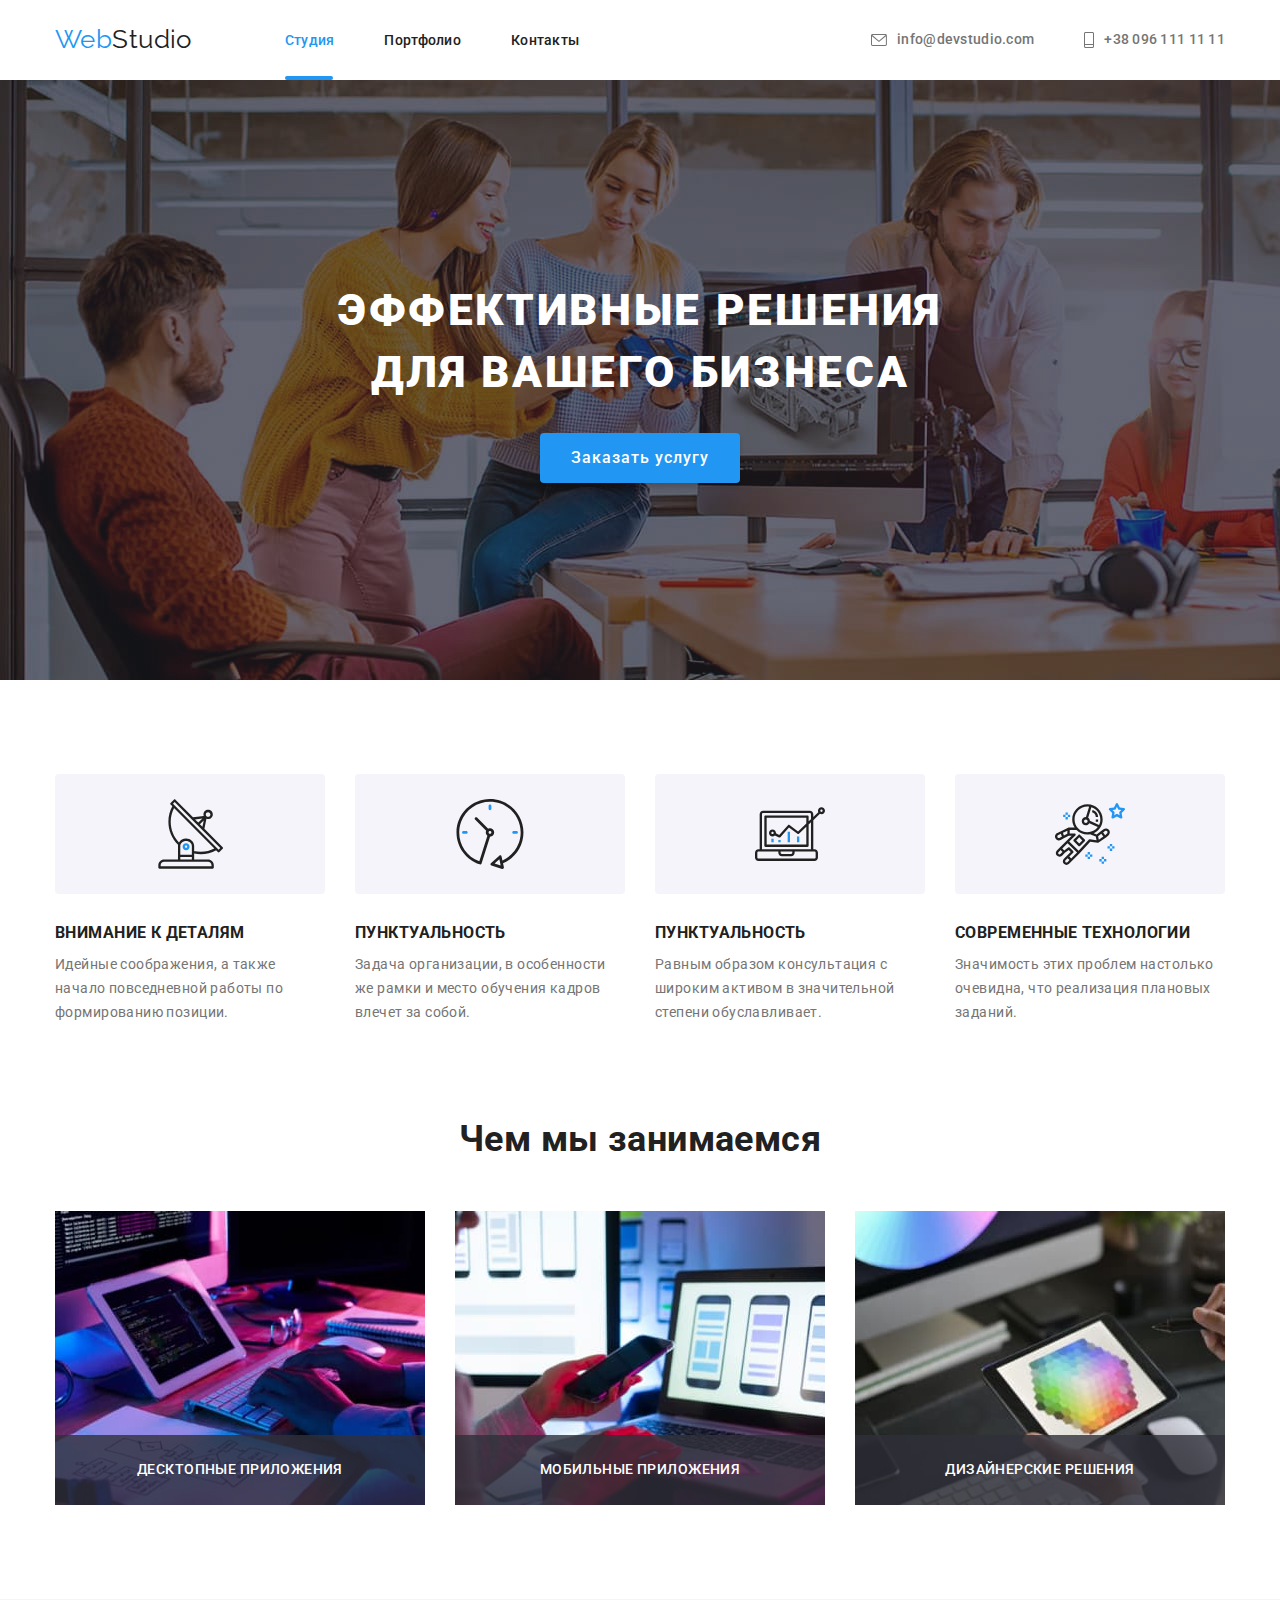
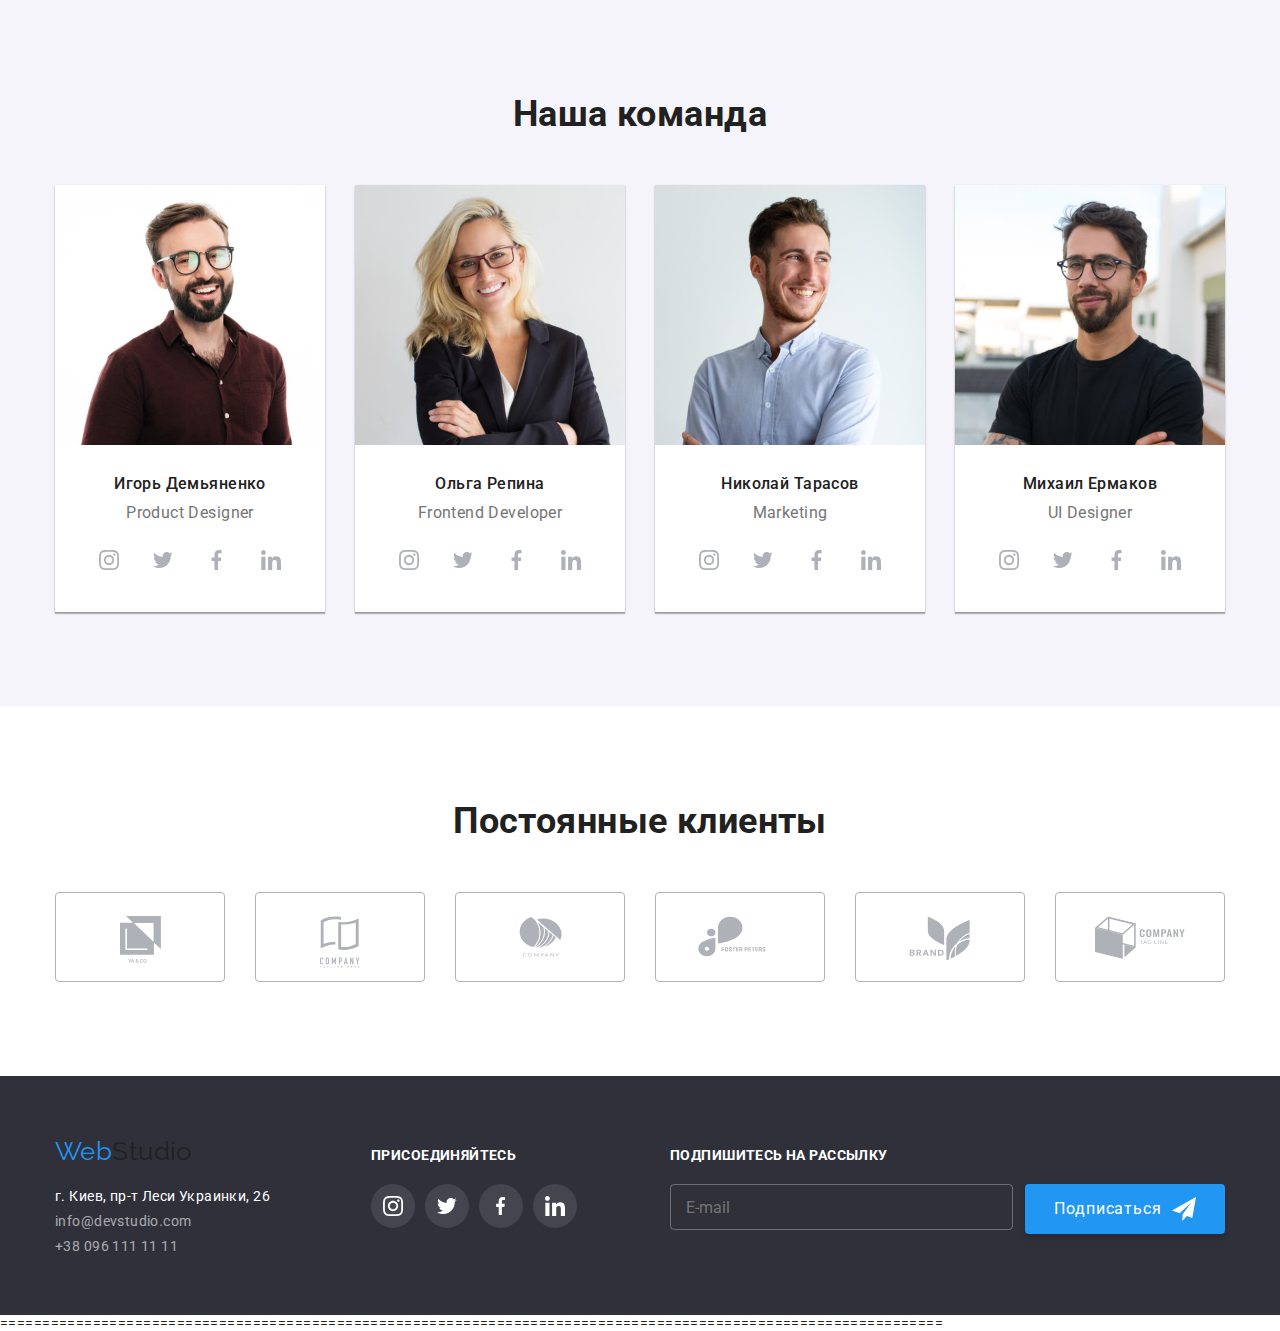
==== commit 7f6a300a: "bem" ====
--- a/index.html
+++ b/index.html
@@ -8,6 +8,7 @@
     <link rel="stylesheet" href="https://cdnjs.cloudflare.com/ajax/libs/modern-normalize/1.1.0/modern-normalize.min.css">
     <link href="https://fonts.googleapis.com/css2?family=Raleway:wght@700&family=Roboto:wght@400;500;700;900&display=swap" rel="stylesheet">
     <link rel="stylesheet" href="./css/style.css">
+    <link rel="stylesheet" href="./css/main.min.css">
 </head>
 <body>
     <header>
--- a/css/main.min.css
+++ b/css/main.min.css
@@ -0,0 +1 @@
+.header{border-bottom:1px solid #ececec}.container{width:1200px;padding-left:15px;padding-right:15px;margin:0 auto}.container__nav{display:flex;justify-content:space-between;padding-top:24px;padding-bottom:25px}.nav{display:flex}.logo__link{font-family:"Raleway",sans-serif;font-size:26px;line-height:1.2;text-decoration:none;color:#212121}.logo__span{color:#2196f3}.icons__logo{margin-right:10px;fill:#757575}.icons__logo:hover,.icons__logo:focus{transition:fill 250ms cubic-bezier(0.4, 0, 0.2, 1)}ul{list-style-type:none;padding:0}a{text-decoration:none}.menu{display:flex;position:relative;align-items:center;margin-left:93px}.content{display:flex;align-items:center}.menu__item{margin-right:50px}.menu__item:last-child{margin-right:0px}.menu-item__studio::after{content:"";display:flex;position:absolute;bottom:0;margin-bottom:-25px;width:48px;height:4px;background:#2196f3;border-radius:2px}.menu__item--portfolio::after{content:"";display:flex;position:absolute;bottom:0;margin-bottom:-25px;width:78px;height:4px;background:#2196f3;border-radius:2px}.content__item{display:flex;align-items:center;margin-left:50px}.content__item:first-child{margin-left:0px}.menu__link,.content__link{font-weight:500;line-height:1.15px;letter-spacing:.02em;color:#212121}.menu__link,.content__link{text-decoration:none}.content__link{color:#757575}.content__item:hover .icons__logo,.content__item:focus .icons__logo{fill:#2196f3;transition:fill 250ms cubic-bezier(0.4, 0, 0.2, 1)}.menu .menu__link:hover,.menu .menu__link:focus{color:#2196f3;transition:color 250ms cubic-bezier(0.4, 0, 0.2, 1)}.content .content__link:hover,.content .content__link:focus{color:#2196f3;transition:color 250ms cubic-bezier(0.4, 0, 0.2, 1)}.menu__link--active{color:#2196f3}/*# sourceMappingURL=main.min.css.map */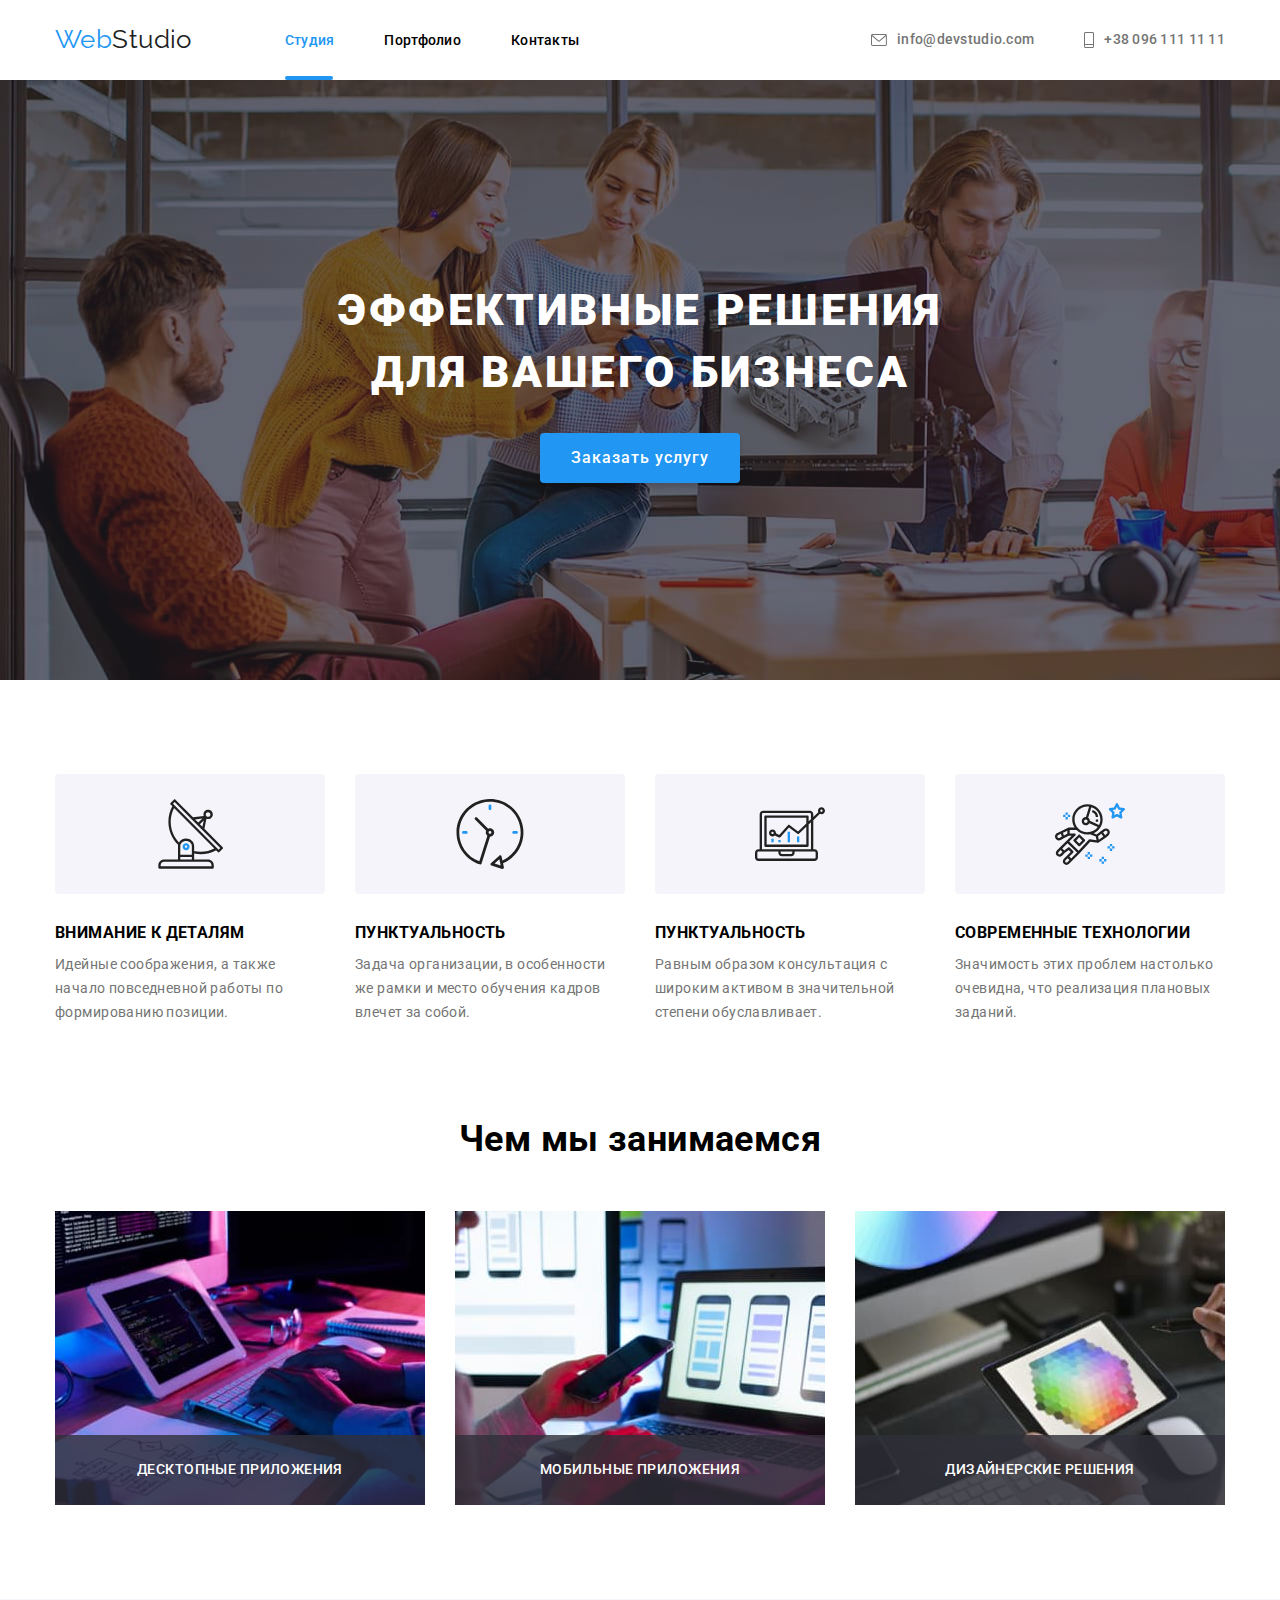
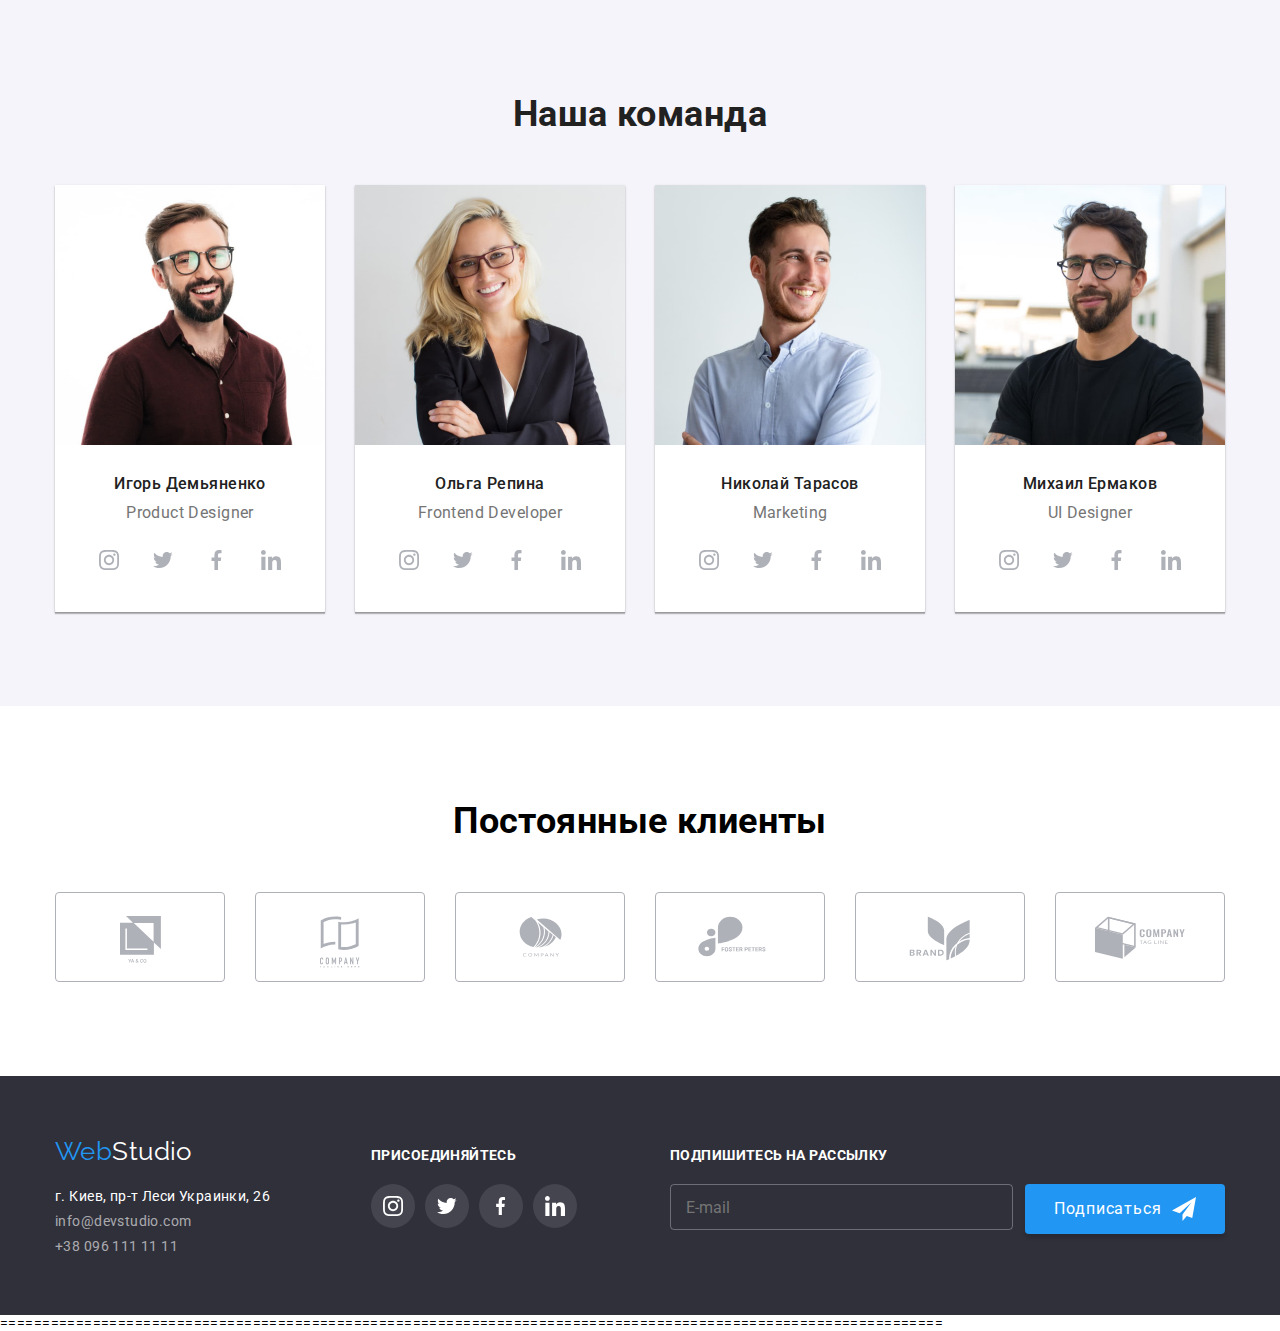
==== commit 8da24480: "sass" ====
--- a/index.html
+++ b/index.html
@@ -38,14 +38,14 @@
             <ul class="content">
                 <li class="content__item">
                 
-                        <svg class="icons__logo" width="16" height="12">
+                        <svg class="content__icons" width="16" height="12">
                             <use href="./image/symbol-defs.svg#icon_mail"></use>
                         </svg>
                     <a href="mailto:info@devstudio.com" class="content__link">info@devstudio.com</a>
                 </li>
                 <li class="content__item">
 
-                        <svg class="icons__logo" width="10" height="16">
+                        <svg class="content__icons" width="10" height="16">
                             <use href="./image/symbol-defs.svg#icon_phone"></use>
                         </svg>      
                     <a href="tel:0961111111" class="content__link">+38 096 111 11 11</a>
@@ -365,47 +365,47 @@
     </main>
     <footer class="footer">
         <div class="container footer__container">
-            <div class="footer-block__first">
-            <a href="#" rel="noreferrer noopener" class="logo__link footer-logo__link"><span class="logo__span">Web</span>Studio</a>
+            <div class="footer-location">
+            <a href="#" rel="noreferrer noopener" class="logo__link footer-location__logo"><span class="logo__span">Web</span>Studio</a>
                 <address class="address">
-                    <ul class="footer__content">
-                        <li class="footer__item footer__address">г. Киев, пр-т Леси Украинки, 26</li>
-                        <li class="footer__item">
-                            <a href="mailto:info@devstudio.com" rel="noreferrer noopener" class="footer__link">info@devstudio.com</a>
+                    <ul class="footer-location__content">
+                        <li class="footer-location__item footer-location__address">г. Киев, пр-т Леси Украинки, 26</li>
+                        <li class="footer-location__item">
+                            <a href="mailto:info@devstudio.com" rel="noreferrer noopener" class="footer-location__link">info@devstudio.com</a>
                         </li>
-                        <li class="footer__item">
-                            <a href="tel:0961111111" rel="noreferrer noopener" class="footer__link">+38 096 111 11 11</a>
+                        <li class="footer-location__item">
+                            <a href="tel:0961111111" rel="noreferrer noopener" class="footer-location__link">+38 096 111 11 11</a>
                         </li>
                     </ul>          
                 </address>
             </div>
-            <div class="footer-block__seckond">
-                <p class="footer-icon__text">присоединяйтесь</p>
-                <ul class="footer-icon__block">
-                    <li class="footer-icon__item">
+            <div class="footer-networks">
+                <p class="footer-networks__text">присоединяйтесь</p>
+                <ul class="footer-networks__block">
+                    <li class="footer-networks__item">
                         <a href="#">
-                            <svg class="footer__icon" width="20" height="20">
+                            <svg class="footer-networks__icon" width="20" height="20">
                                 <use href="./image/symbol-defs.svg#icon_instagram-2"></use>
                             </svg> 
                         </a>
                     </li>
-                    <li class="footer-icon__item">
+                    <li class="footer-networks__item">
                         <a href="#">
-                            <svg class="footer__icon" width="20" height="20">
+                            <svg class="footer-networks__icon" width="20" height="20">
                                 <use href="./image/symbol-defs.svg#icon_tw"></use>
                             </svg> 
                         </a>
                     </li>
-                    <li class="footer-icon__item">
+                    <li class="footer-networks__item">
                         <a href="#">
-                            <svg class="footer__icon" width="10" height="20">
+                            <svg class="footer-networks__icon" width="10" height="20">
                                 <use href="./image/symbol-defs.svg#icon_facebook"></use>
                             </svg> 
                         </a>
                     </li>
-                    <li class="footer-icon__item">
+                    <li class="footer-networks__item">
                         <a href="#">
-                            <svg class="footer__icon" width="20" height="20">
+                            <svg class="footer-networks__icon" width="20" height="20">
                                 <use href="./image/symbol-defs.svg#icon_linkedin"></use>
                             </svg> 
                         </a>
@@ -413,13 +413,13 @@
                 </ul>
             </div>
 
-            <div class="footer__form">
+            <div class="footer-form">
                 <p class="footer-form__text">Подпишитесь на рассылку</p>
                 <form class="footer-form__wrap">
-                <input type="email" name="mail" class="footer__input" id="mail-footer"  placeholder="E-mail">
-                <button class="form__button" type="submit">Подписаться
-                    <span class="form-buttom__wrap">
-                    <svg class="form-buttom__telegram" width="24" height="24">
+                <input type="email" name="mail" class="footer-form__input" id="mail-footer"  placeholder="E-mail">
+                <button class="footer-form__button" type="submit">Подписаться
+                    <span class="footer-form__span">
+                    <svg class="footer-form__telegram" width="24" height="24">
                         <use href="./image/symbol-defs.svg#icon-send"></use>
                     </svg> 
                     </span>
@@ -433,7 +433,7 @@
     <div class="backdrop is-hidden" data-modal>
         <div class="modal">
             <button type="button" class="backdrop__button" data-modal-close>
-                 <svg class="modal-close-icon" width="11" height="11">
+                 <svg class="modal__close" width="11" height="11">
                                     <use href="./image/symbol-defs.svg#icon_close"></use>
                                 </svg> 
             </button>
@@ -473,14 +473,14 @@
     
                                 </textarea>
                             </div>
-                            <label class="checkbox__label">
+                            <label class="checkbox">
                                 <input class="checkbox__input" type="checkbox" name="check" value="check">
                                     <span class="checkbox__icon"></span>    
                                     <span class="checkbox__text">Соглашаюсь с рассылкой и принимаю 
                                         <span class="checkbox__underline">Условия договора</span>
                                     </span>                                
                                 </label>
-                            <button type="submit" class="button-form">Отправить</button>
+                            <button type="submit" class="form__btn">Отправить</button>
                         </form>
                 
         </div>
--- a/css/style.css
+++ b/css/style.css
@@ -1,3 +1,4 @@
+/*
 :root {
     --brand-color: #2196F3;
     --secondary-color: #212121;
@@ -34,7 +35,6 @@
     max-width: 100%;
     height: auto;
 }
-
 .header {
     border-bottom: 1px solid #ECECEC;
 }
@@ -71,14 +71,14 @@
     color: var(--brand-color);
 }
 
-.icons__logo {
+.content__icons {
     margin-right: 10px;
     fill: var(--tripartite-color);
 }
 
-.icons__logo:hover,
-.icons__logo:focus {
-    /*fill:var(--brand-color);*/
+.content__icons:hover,
+.content__icons:focus {
+ 
     transition: fill 250ms cubic-bezier(0.4, 0, 0.2, 1);
 }
 
@@ -164,8 +164,8 @@
 }
 
 
-.content__item:hover .icons__logo,
-.content__item:focus .icons__logo {
+.content__item:hover .content__icons,
+.content__item:focus .content__icons {
     fill:var(--brand-color);
     transition: fill 250ms cubic-bezier(0.4, 0, 0.2, 1);
 }
@@ -186,10 +186,12 @@
     color: var(--brand-color);
 }
 
-
+*/
 
 
 /*effective*/
+
+/*
 .section {
     padding-top: 94px;
     padding-bottom: 94px;
@@ -247,8 +249,9 @@
     transition: background-color 250ms cubic-bezier(0.4, 0, 0.2, 1);
 }
 
-
-
+*/
+
+/*
 .рeculiarities__title--hide {
     font-size: 36px;
     line-height: 1.17;
@@ -266,7 +269,9 @@
     border: 0;
     clip: rect(0 0 0 0);
 }
-
+*/
+
+/*
 .рeculiarities__img {
     display: flex;
     justify-content: center;
@@ -297,9 +302,10 @@
     line-height: 1.7;
     color: var(--tripartite-color);
 }
-
+*/
 /*we-doing----------------we-doing*/
 
+/*
 .doing {
     padding-top: 0;
 }
@@ -317,7 +323,9 @@
     flex-wrap: wrap;
     justify-content: space-between;
 }
-
+*/
+
+/*
 .team {
     background-color: var(--grey-color);
 }
@@ -329,6 +337,9 @@
     justify-content: space-between; 
 }
 
+*/
+
+/*
 .doing__wrap {
     position: relative;
 }
@@ -350,9 +361,11 @@
     bottom: 0;
     
 }
-
+*/
 /*---------team--------*/
 
+
+/*
 .team__title {
     font-size: 36px;
     line-height: 1.17;
@@ -435,10 +448,12 @@
     transition:  fill 250ms cubic-bezier(0.4, 0, 0.2, 1);
 }
 
-
+*/
 
 /* clients*/
 
+
+/*
 .clients__title {
     font-size: 36px;
     line-height: 1.17;
@@ -481,9 +496,11 @@
     fill: var(--brand-color);
     transition: fill 250ms cubic-bezier(0.4, 0, 0.2, 1);
 }
-
+*/
 /* footer*/
 
+
+/*
 .footer__container {
     display: flex;
     align-items: baseline;
@@ -572,8 +589,8 @@
     top: 12px;
     fill: var(--fourth-color);
 }
-
-
+*/
+/*
 .footer-form__wrap {
     display: flex;
 }
@@ -633,9 +650,12 @@
     background-color: var(--btn-hover);
     transition: background-color 250ms cubic-bezier(0.4, 0, 0.2, 1);
   }
-
+*/
 
 /*portfolio*/
+
+
+/*
 .portfolio__group {
     display: flex;
     justify-content: center;
@@ -648,14 +668,7 @@
     margin-right: 4px;
 }
 
-.gallery {
-    display: flex;
-    flex-wrap: wrap;
-    justify-content: space-between;
-    
-    margin-left: calc(-1 * var(--card-set-gap));
-    margin-top: calc(-1 * var(--card-set-gap));
-}
+
 
 .portfolio__button {
     font-family: 'Roboto', sans-serif;
@@ -695,7 +708,18 @@
     margin-bottom: 4px;
     color: var(--secondary-color); 
 }
-
+*/
+
+
+/*
+.gallery {
+    display: flex;
+    flex-wrap: wrap;
+    justify-content: space-between;
+    
+    margin-left: calc(-1 * var(--card-set-gap));
+    margin-top: calc(-1 * var(--card-set-gap));
+}
 
 .gallery>.gallery__item {
     position: relative;
@@ -753,7 +777,10 @@
     line-height: 1.9;
     color: var(--tripartite-color);
 }
-/*------------------*/
+
+*/
+
+/*
 .backdrop {
     position: fixed;
     top: 0;
@@ -966,6 +993,8 @@
     background-image: url(../image/icon-check.svg);
     border: 2px solid var(--brand-color);
 }
+
+*/
 /*-------------------------------------------------*/
 
 
--- a/css/main.min.css
+++ b/css/main.min.css
@@ -1 +1 @@
-.header{border-bottom:1px solid #ececec}.container{width:1200px;padding-left:15px;padding-right:15px;margin:0 auto}.container__nav{display:flex;justify-content:space-between;padding-top:24px;padding-bottom:25px}.nav{display:flex}.logo__link{font-family:"Raleway",sans-serif;font-size:26px;line-height:1.2;text-decoration:none;color:#212121}.logo__span{color:#2196f3}.icons__logo{margin-right:10px;fill:#757575}.icons__logo:hover,.icons__logo:focus{transition:fill 250ms cubic-bezier(0.4, 0, 0.2, 1)}ul{list-style-type:none;padding:0}a{text-decoration:none}.menu{display:flex;position:relative;align-items:center;margin-left:93px}.content{display:flex;align-items:center}.menu__item{margin-right:50px}.menu__item:last-child{margin-right:0px}.menu-item__studio::after{content:"";display:flex;position:absolute;bottom:0;margin-bottom:-25px;width:48px;height:4px;background:#2196f3;border-radius:2px}.menu__item--portfolio::after{content:"";display:flex;position:absolute;bottom:0;margin-bottom:-25px;width:78px;height:4px;background:#2196f3;border-radius:2px}.content__item{display:flex;align-items:center;margin-left:50px}.content__item:first-child{margin-left:0px}.menu__link,.content__link{font-weight:500;line-height:1.15px;letter-spacing:.02em;color:#212121}.menu__link,.content__link{text-decoration:none}.content__link{color:#757575}.content__item:hover .icons__logo,.content__item:focus .icons__logo{fill:#2196f3;transition:fill 250ms cubic-bezier(0.4, 0, 0.2, 1)}.menu .menu__link:hover,.menu .menu__link:focus{color:#2196f3;transition:color 250ms cubic-bezier(0.4, 0, 0.2, 1)}.content .content__link:hover,.content .content__link:focus{color:#2196f3;transition:color 250ms cubic-bezier(0.4, 0, 0.2, 1)}.menu__link--active{color:#2196f3}/*# sourceMappingURL=main.min.css.map */+body{font-family:"Roboto",sans-serif;font-size:14px;background-color:var(--fourth-color);color:var(--secondary-color);letter-spacing:.03em;margin:0}h1,h2,h3,ul,p{margin:0}img{display:block;max-width:100%;height:auto}ul{list-style-type:none;padding:0}a{text-decoration:none}label,input{display:block}.header{border-bottom:1px solid #ececec}.container{width:1200px;padding-left:15px;padding-right:15px;margin:0 auto}.menu__link,.content__link{font-weight:500;line-height:1.15px;letter-spacing:.02em;color:var(--secondary-color);text-decoration:none}.section{padding-top:94px;padding-bottom:94px}.рeculiarities__title--hide{font-size:36px;line-height:1.17;text-align:center}.рeculiarities__title--hidden{position:absolute;width:1px;height:1px;margin:-1px;padding:0;overflow:hidden;border:0;clip:rect(0 0 0 0)}.address{margin-top:20px}.container__nav{display:-webkit-box;display:-ms-flexbox;display:flex;-webkit-box-pack:justify;-ms-flex-pack:justify;justify-content:space-between;padding-top:24px;padding-bottom:25px}.nav{display:-webkit-box;display:-ms-flexbox;display:flex}.logo__link{font-family:"Raleway",sans-serif;font-size:26px;line-height:1.2;text-decoration:none;color:#212121}.logo__span{color:#2196f3}.menu{display:-webkit-box;display:-ms-flexbox;display:flex;position:relative;-webkit-box-align:center;-ms-flex-align:center;align-items:center;margin-left:93px}.menu__item{margin-right:50px}.menu__item:last-child{margin-right:0px}.menu-item__studio::after{content:"";display:-webkit-box;display:-ms-flexbox;display:flex;position:absolute;bottom:0;margin-bottom:-25px;width:48px;height:4px;background:#2196f3;border-radius:2px}.menu__item--portfolio::after{content:"";display:-webkit-box;display:-ms-flexbox;display:flex;position:absolute;bottom:0;margin-bottom:-25px;width:78px;height:4px;background:#2196f3;border-radius:2px}.menu .menu__link:hover,.menu .menu__link:focus{color:#2196f3;-webkit-transition:color 250ms cubic-bezier(0.4, 0, 0.2, 1);transition:color 250ms cubic-bezier(0.4, 0, 0.2, 1)}.menu__link--active{color:#2196f3}.content{display:-webkit-box;display:-ms-flexbox;display:flex;-webkit-box-align:center;-ms-flex-align:center;align-items:center}.content__item{display:-webkit-box;display:-ms-flexbox;display:flex;-webkit-box-align:center;-ms-flex-align:center;align-items:center;margin-left:50px}.content__item:first-child{margin-left:0px}.content__icons{margin-right:10px;fill:#757575}.content__icons:hover,.content__icons:focus{-webkit-transition:fill 250ms cubic-bezier(0.4, 0, 0.2, 1);transition:fill 250ms cubic-bezier(0.4, 0, 0.2, 1)}.content__link{color:#757575}.content__item:hover .content__icons,.content__item:focus .content__icons{fill:#2196f3;-webkit-transition:fill 250ms cubic-bezier(0.4, 0, 0.2, 1);transition:fill 250ms cubic-bezier(0.4, 0, 0.2, 1)}.content .content__link:hover,.content .content__link:focus{color:#2196f3;-webkit-transition:color 250ms cubic-bezier(0.4, 0, 0.2, 1);transition:color 250ms cubic-bezier(0.4, 0, 0.2, 1)}.container__effective{text-align:center}.effective{max-width:1600px;height:600px;margin:0 auto;background-image:-webkit-gradient(linear, left top, right top, from(rgba(47, 48, 58, 0.4)), to(rgba(47, 48, 58, 0.4))),url(../image/background_img.jpg);background-image:linear-gradient(to right, rgba(47, 48, 58, 0.4), rgba(47, 48, 58, 0.4)),url(../image/background_img.jpg);background-size:cover;background-color:#2f303a;background-repeat:no-repeat}.effective__title{font-weight:900;font-size:44px;line-height:1.4;letter-spacing:.06em;text-transform:uppercase;color:#fff;padding-top:200px}.effective__btn{font-family:"Roboto",sans-serif;font-weight:500;font-size:16px;line-height:1.9;-webkit-box-align:center;-ms-flex-align:center;align-items:center;text-align:center;letter-spacing:.06em;background-color:#2196f3;color:#fff;min-width:200px;min-height:50px;-webkit-box-shadow:0px 4px 4px rgba(0,0,0,.15);box-shadow:0px 4px 4px rgba(0,0,0,.15);border-radius:4px;border-color:rgba(0,0,0,0);cursor:pointer;margin-top:30px}.effective__btn:hover,.effective__btn:focus{background-color:#188ce8;-webkit-transition:background-color 250ms cubic-bezier(0.4, 0, 0.2, 1);transition:background-color 250ms cubic-bezier(0.4, 0, 0.2, 1)}.рeculiarities__block{display:-webkit-box;display:-ms-flexbox;display:flex;-webkit-box-pack:justify;-ms-flex-pack:justify;justify-content:space-between}.рeculiarities__item{width:270px}.рeculiarities__img{display:-webkit-box;display:-ms-flexbox;display:flex;-webkit-box-pack:center;-ms-flex-pack:center;justify-content:center;-webkit-box-align:center;-ms-flex-align:center;align-items:center;min-height:120px;background:#f5f4fa;text-align:center;border-radius:4px}.рeculiarities__title{margin-top:30px;margin-bottom:10px;line-height:1.15;text-transform:uppercase}.рeculiarities__text{line-height:1.7;color:#757575}.doing{padding-top:0}.doing__title{font-size:36px;line-height:1.17;text-align:center;margin-bottom:50px}.doing__block{display:-webkit-box;display:-ms-flexbox;display:flex;-ms-flex-wrap:wrap;flex-wrap:wrap;-webkit-box-pack:justify;-ms-flex-pack:justify;justify-content:space-between}.doing__wrap{position:relative}.doing__text{position:absolute;width:100%;font-size:14px;line-height:1.14;font-family:Roboto;font-weight:500;text-align:center;padding-top:27px;padding-bottom:27px;color:#fff;background-color:rgba(47,48,58,.8);text-transform:uppercase;left:0;bottom:0}.team{background-color:#f5f4fa}.team__title{font-size:36px;line-height:1.17;margin-bottom:50px;text-align:center;color:#212121}.team__block{display:-webkit-box;display:-ms-flexbox;display:flex;-ms-flex-wrap:wrap;flex-wrap:wrap;-webkit-box-pack:justify;-ms-flex-pack:justify;justify-content:space-between}.team__item{-webkit-box-shadow:0px 1px 3px rgba(0,0,0,.12),0px 1px 1px rgba(0,0,0,.14),0px 2px 1px rgba(0,0,0,.2);box-shadow:0px 1px 3px rgba(0,0,0,.12),0px 1px 1px rgba(0,0,0,.14),0px 2px 1px rgba(0,0,0,.2)}.team__wrap{background:#fff;border-radius:0px 0px 4px 4px;padding-top:30px;padding-bottom:30px}.team__name{font-size:16px;font-weight:500;line-height:1.18;text-align:center;margin-bottom:50px;margin-bottom:10px;color:#212121}.team__text{font-size:16px;line-height:1.18;text-align:center;color:#757575}.team__social{display:-webkit-box;display:-ms-flexbox;display:flex;-webkit-box-pack:center;-ms-flex-pack:center;justify-content:center;margin-top:16px}.team__networks{width:44px;height:44px;text-align:center;margin-right:10px;border-radius:50%;background:#fff}.team__networks:last-child{margin-right:0}.team__icons{position:relative;top:12px;fill:#afb1b8}.team__icons:hover,.team__icons:focus{fill:#fff}.team__networks:hover,.team__networks:focus{background:#2196f3}.team__networks:hover .team__icons,.team__networks:focus .team__icons{fill:#fff;-webkit-transition:fill 250ms cubic-bezier(0.4, 0, 0.2, 1);transition:fill 250ms cubic-bezier(0.4, 0, 0.2, 1)}.clients__title{font-size:36px;line-height:1.17;text-align:center;margin-bottom:50px}.clients__block{display:-webkit-box;display:-ms-flexbox;display:flex;-webkit-box-pack:justify;-ms-flex-pack:justify;justify-content:space-between}.clients__item{width:170px;height:90px;border-radius:4px;text-align:center;border:1px solid #afb1b8}.clients__item:hover,.clients__item:focus{border:1px solid #2196f3;-webkit-transition:border 250ms cubic-bezier(0.4, 0, 0.2, 1);transition:border 250ms cubic-bezier(0.4, 0, 0.2, 1)}.clients__icons{margin-top:23px;fill:#afb1b8}.clients__item:hover .clients__icons,.clients__item:focus .clients__icons{fill:#2196f3;-webkit-transition:fill 250ms cubic-bezier(0.4, 0, 0.2, 1);transition:fill 250ms cubic-bezier(0.4, 0, 0.2, 1)}.clients__icons:hover,.clients__icons:focus{fill:var(--brand-color);-webkit-transition:fill 250ms cubic-bezier(0.4, 0, 0.2, 1);transition:fill 250ms cubic-bezier(0.4, 0, 0.2, 1)}.footer{padding-top:60px;padding-bottom:60px;background-color:#2f303a}.footer__container{display:-webkit-box;display:-ms-flexbox;display:flex;-webkit-box-align:baseline;-ms-flex-align:baseline;align-items:baseline}.footer-location{-webkit-box-flex:1;-ms-flex-positive:1;flex-grow:1}.footer-location__link{font-style:normal;line-height:1.17;text-decoration:none;color:rgba(255,255,255,.6)}.footer-location__logo,.footer-location__address{font-style:normal;color:#fff}.footer-location__item{margin-bottom:9px}.footer-location__item:last-child{margin-bottom:0}.footer-networks{margin-left:70px}.footer-networks__block{display:-webkit-box;display:-ms-flexbox;display:flex}.footer-networks__item:last-child{margin-right:0}.footer-networks__icon{position:relative;top:12px;fill:#fff}.footer-networks__text{font-weight:700;font-size:14px;line-height:1.14;letter-spacing:.03em;color:#fff;text-transform:uppercase;margin-bottom:20px}.footer-networks__item{width:44px;height:44px;text-align:center;margin-right:10px;background-color:rgba(255,255,255,.1);border-radius:50%}.footer-networks__item:hover,.footer-networks__item:focus{background-color:#2196f3;-webkit-transition:background-color 250ms cubic-bezier(0.4, 0, 0.2, 1);transition:background-color 250ms cubic-bezier(0.4, 0, 0.2, 1)}.footer-form{margin-left:93px}.footer-form__wrap{display:-webkit-box;display:-ms-flexbox;display:flex}.footer-form__text{font-weight:700;font-size:14px;line-height:1.14;letter-spacing:.03em;color:#fff;text-transform:uppercase;margin-bottom:20px}.footer-form__input{width:343px;height:46px;font-size:16px;line-height:1.2;border:1px solid rgba(255,255,255,.3);color:#fff;border-radius:4px;background:rgba(0,0,0,0);padding-left:15px}.footer-form__label{position:absolute;padding-top:15px;padding-left:16px;font-size:16px;line-height:1.2;color:rgba(255,255,255,.6)}.footer-form__button{display:-webkit-inline-box;display:-ms-inline-flexbox;display:inline-flex;-webkit-box-pack:center;-ms-flex-pack:center;justify-content:center;min-width:200px;min-height:50px;font-size:16px;line-height:1.8;-webkit-box-align:center;-ms-flex-align:center;align-items:center;text-align:center;letter-spacing:.06em;color:#fff;-webkit-box-shadow:0px 4px 4px rgba(0,0,0,.15);box-shadow:0px 4px 4px rgba(0,0,0,.15);border:0px;border-radius:4px;background:#2196f3;margin-left:12px;cursor:pointer}.footer-form__span{width:24px;height:24px;margin-left:10px}.footer-form__button:hover,.footer-form__button:focus{background-color:#188ce8;-webkit-transition:background-color 250ms cubic-bezier(0.4, 0, 0.2, 1);transition:background-color 250ms cubic-bezier(0.4, 0, 0.2, 1)}.backdrop{position:fixed;top:0;left:0;width:100%;height:100%;background-color:rgba(0,0,0,.2);opacity:1;-webkit-transition:opacity 250ms cubic-bezier(0.4, 0, 0.2, 1);transition:opacity 250ms cubic-bezier(0.4, 0, 0.2, 1)}.backdrop__button{display:-webkit-box;display:-ms-flexbox;display:flex;-webkit-box-pack:center;-ms-flex-pack:center;justify-content:center;-webkit-box-align:center;-ms-flex-align:center;align-items:center;position:fixed;right:8px;top:8px;width:30px;height:30px;border-radius:50%;background-color:#fff;border:1px solid rgba(0,0,0,.1);cursor:pointer}.backdrop.is-hidden{opacity:0;pointer-events:none}.backdrop.is-hidden .modal{-webkit-transform:translate(-50%, -50%) scale(0.9);transform:translate(-50%, -50%) scale(0.9)}.modal{position:absolute;top:50%;left:50%;padding:40px;min-width:528px;min-height:581px;background-color:#fff;-webkit-transform:translate(-50%, -50%) scale(1);transform:translate(-50%, -50%) scale(1);-webkit-transition:-webkit-transform 250ms cubic-bezier(0.4, 0, 0.2, 1);transition:-webkit-transform 250ms cubic-bezier(0.4, 0, 0.2, 1);transition:transform 250ms cubic-bezier(0.4, 0, 0.2, 1);transition:transform 250ms cubic-bezier(0.4, 0, 0.2, 1), -webkit-transform 250ms cubic-bezier(0.4, 0, 0.2, 1)}.modal__close{fill:#000}.modal__title{font-family:Roboto;font-style:normal;font-weight:700;font-size:20px;line-height:1.15;color:#212121;text-align:center;margin-bottom:12px}.form{width:448px;height:342px;margin:0 auto;text-align:center}.form__wrap{position:relative;margin-top:10px}.form__label{display:-webkit-box;display:-ms-flexbox;display:flex;font-family:Roboto;font-weight:500;font-size:12px;line-height:1.1;letter-spacing:.01em;margin-bottom:4px;color:#757575}.form__input{width:100%;height:40px;padding-left:40px;border:1px solid rgba(33,33,33,.2);-webkit-box-sizing:border-box;box-sizing:border-box;border-radius:4px}.form__input:focus~.form__icon{fill:#2196f3;-webkit-transition:background-color 250ms cubic-bezier(0.4, 0, 0.2, 1);transition:background-color 250ms cubic-bezier(0.4, 0, 0.2, 1)}.form__input,.form__input:focus-visible{outline:0;outline-offset:0}.form__input:focus{border:1px solid #2196f3;-webkit-transition:background-color 250ms cubic-bezier(0.4, 0, 0.2, 1);transition:background-color 250ms cubic-bezier(0.4, 0, 0.2, 1)}.form__icon{display:inline-block;position:absolute;top:35%;left:15px;-webkit-transform:translateY(50%);transform:translateY(50%)}.form__textarea{display:block;height:120px;padding:15px 10px;resize:none}.form__textarea::-webkit-input-placeholder{font-family:Roboto,sans-serif;color:#757575;font-size:14px;line-height:1.14;letter-spacing:.01em}.form__textarea::-moz-placeholder{font-family:Roboto,sans-serif;color:#757575;font-size:14px;line-height:1.14;letter-spacing:.01em}.form__textarea:-ms-input-placeholder{font-family:Roboto,sans-serif;color:#757575;font-size:14px;line-height:1.14;letter-spacing:.01em}.form__textarea::-ms-input-placeholder{font-family:Roboto,sans-serif;color:#757575;font-size:14px;line-height:1.14;letter-spacing:.01em}.form__textarea::placeholder{font-family:Roboto,sans-serif;color:#757575;font-size:14px;line-height:1.14;letter-spacing:.01em}.form__btn{min-width:200px;height:50px;font-family:Roboto,sans-serif;font-weight:700;font-size:16px;line-height:1.9;letter-spacing:.06em;background-color:#2196f3;color:#fff;margin-top:30px;border:0px;-webkit-box-shadow:0px 4px 4px rgba(0,0,0,.15);box-shadow:0px 4px 4px rgba(0,0,0,.15);border-radius:4px;cursor:pointer}.form__btn:hover,.form__btn:focus{background-color:#188ce8;-webkit-transition:background-color 250ms cubic-bezier(0.4, 0, 0.2, 1);transition:background-color 250ms cubic-bezier(0.4, 0, 0.2, 1)}.checkbox{display:-webkit-box;display:-ms-flexbox;display:flex;-webkit-box-pack:center;-ms-flex-pack:center;justify-content:center;-webkit-box-align:center;-ms-flex-align:center;align-items:center;margin-top:20px}.checkbox__text{font-size:14px;line-height:1.7;color:#757575;margin-left:8px}.checkbox__underline{color:#2196f3;text-decoration:underline}.checkbox__input{position:absolute;-webkit-appearance:none;-moz-appearance:none;appearance:none}.checkbox__icon{display:inline-block;width:16px;height:15px;background:#fff;border:2px solid #212121;border-radius:4px;-webkit-box-sizing:unset;box-sizing:unset}.checkbox__input:checked+.checkbox__icon{background:#2196f3;background-image:url(../image/icon-check.svg);border:2px solid #2196f3}/*# sourceMappingURL=main.min.css.map */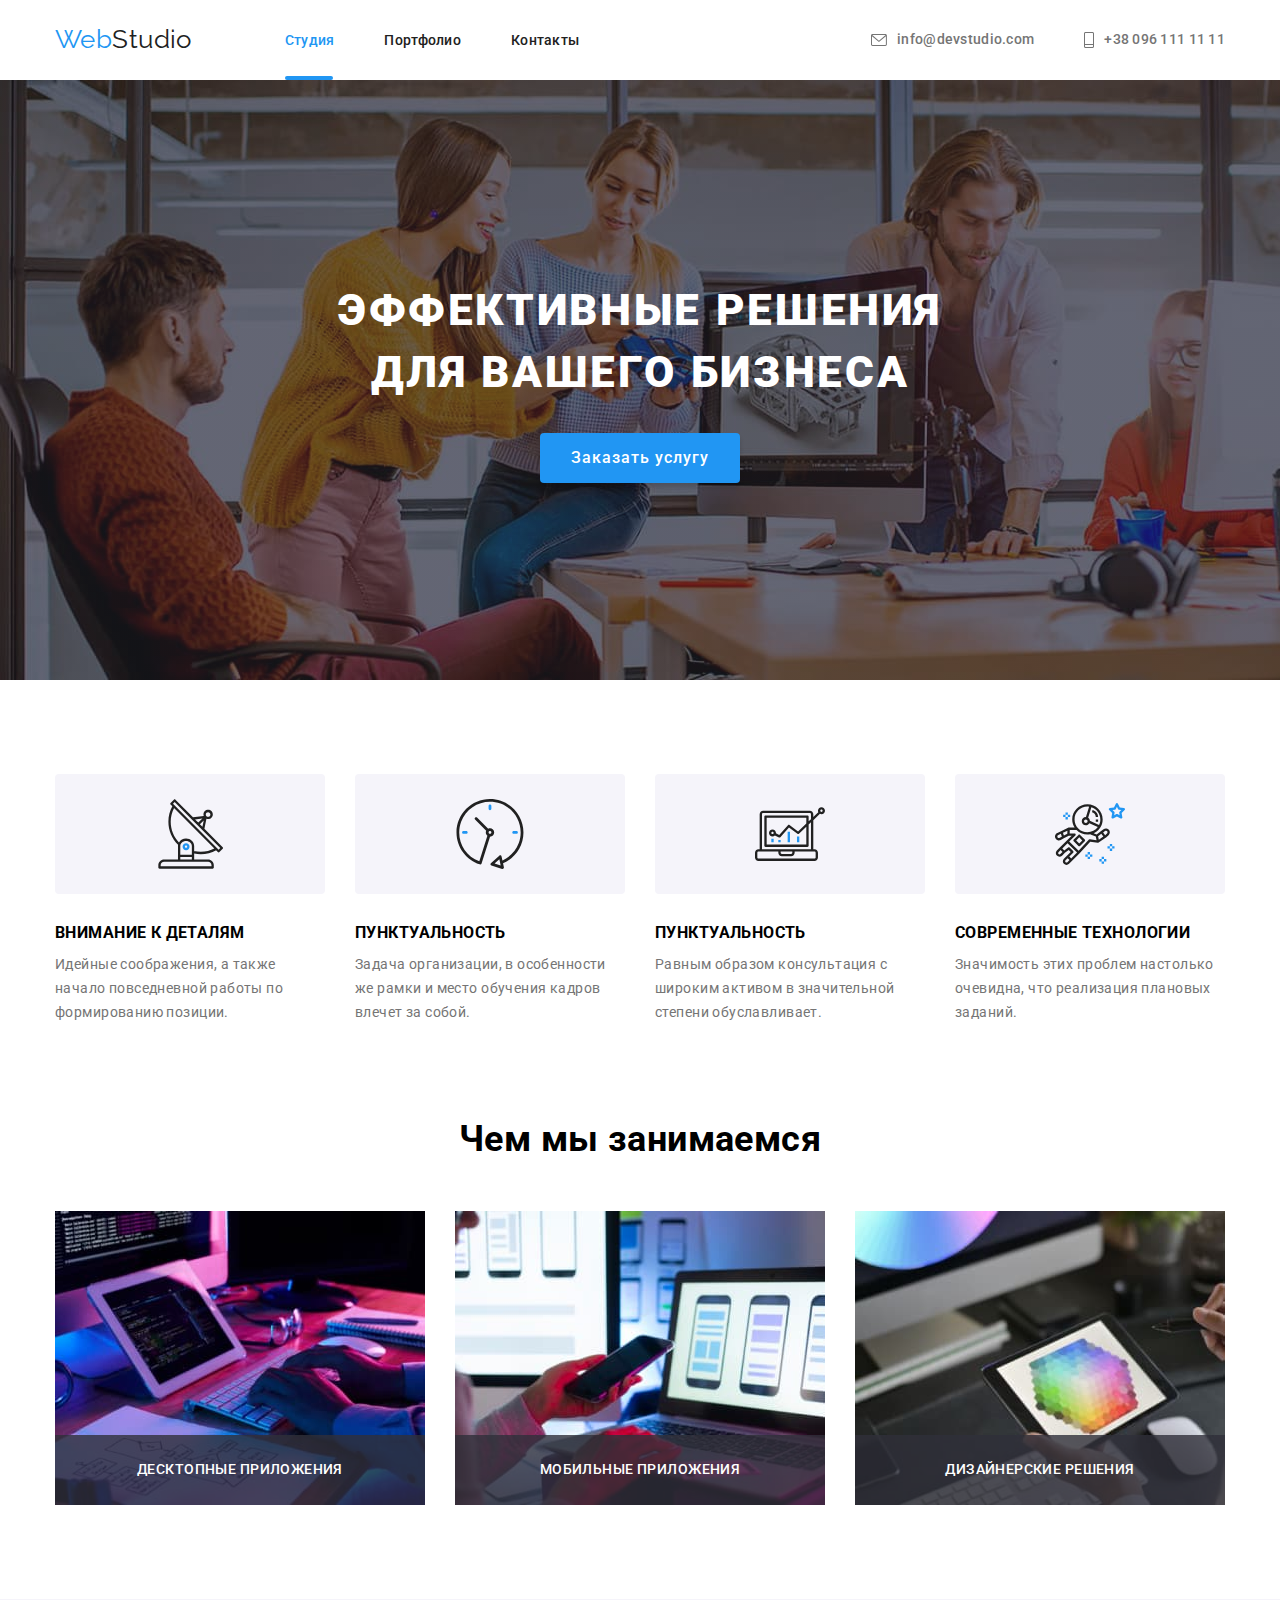
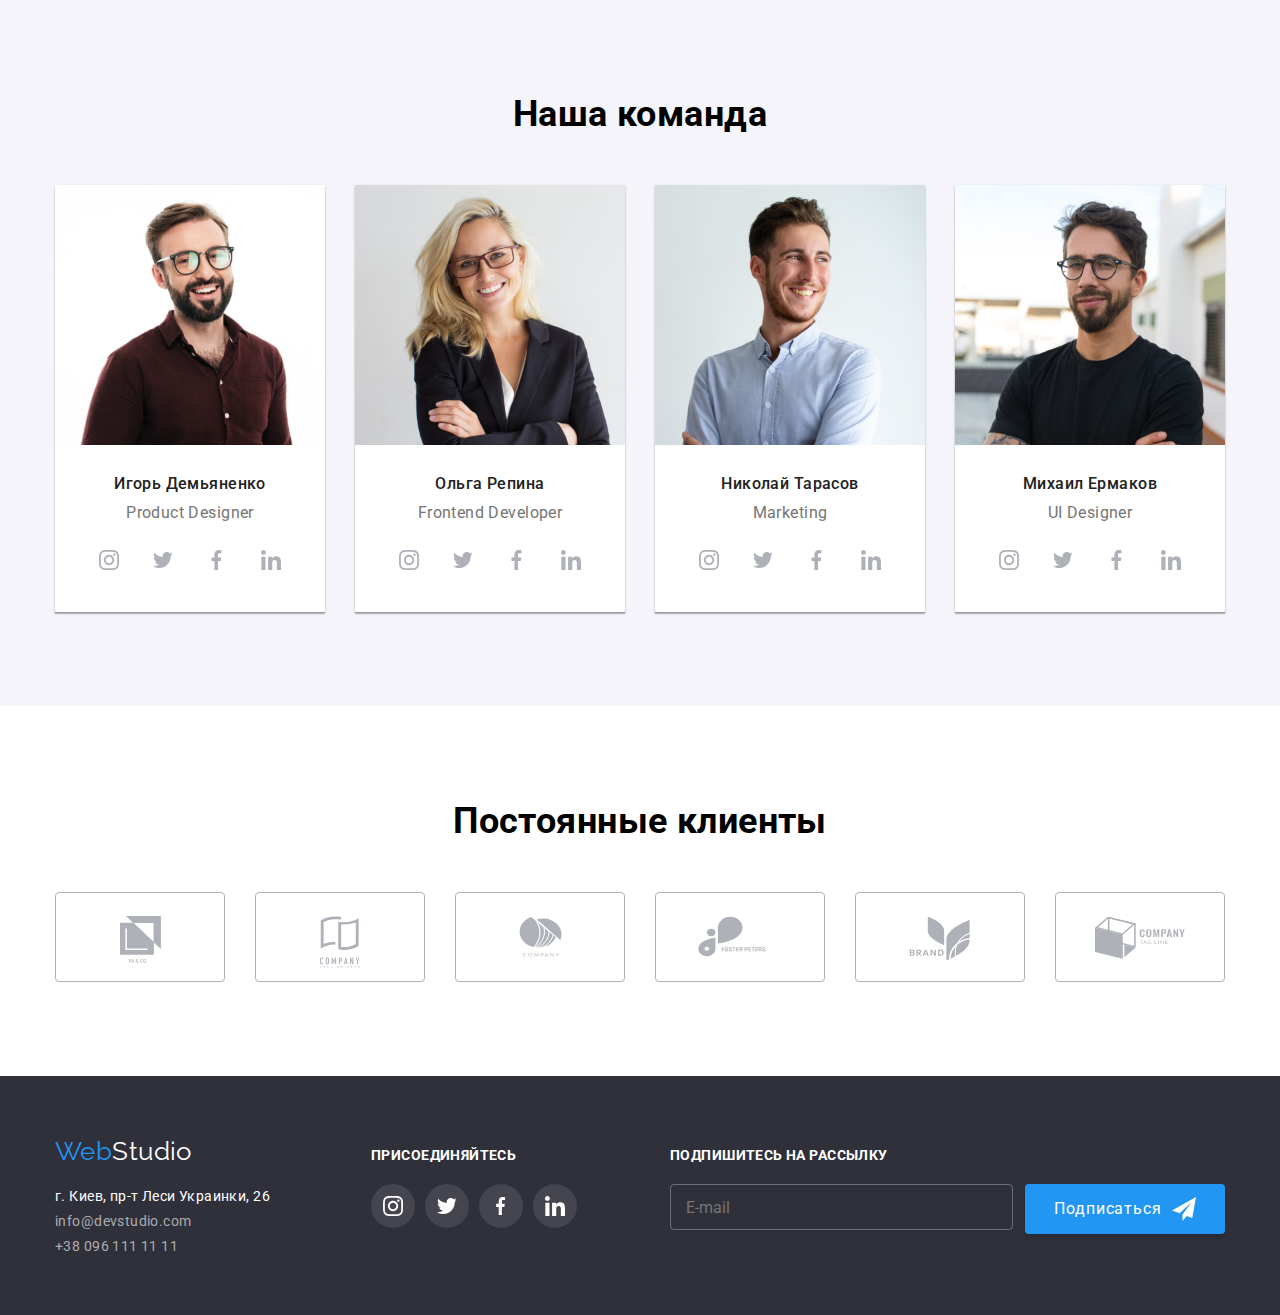
==== commit 919db38d: "all" ====
--- a/index.html
+++ b/index.html
@@ -7,7 +7,7 @@
     <title>WebStudio</title>
     <link rel="stylesheet" href="https://cdnjs.cloudflare.com/ajax/libs/modern-normalize/1.1.0/modern-normalize.min.css">
     <link href="https://fonts.googleapis.com/css2?family=Raleway:wght@700&family=Roboto:wght@400;500;700;900&display=swap" rel="stylesheet">
-    <link rel="stylesheet" href="./css/style.css">
+    
     <link rel="stylesheet" href="./css/main.min.css">
 </head>
 <body>
@@ -106,7 +106,7 @@
     </section>
     <section class="section doing">
         <div class="container">
-            <h2 class="doing__title">Чем мы занимаемся</h2>
+            <h2 class="general-title">Чем мы занимаемся</h2>
                 <ul class="doing__block">
             <li class="doing__item">
                 <a href="#" target="_blank" rel="noreferrer noopener">
@@ -139,7 +139,7 @@
     </section>
     <section class="section team">
         <div class="container">
-            <h2 class="team__title">Наша команда</h2>
+            <h2 class="general-title">Наша команда</h2>
                 <ul class="team__block">
                     <li class="team__item">
                         <img src="./image/team_1.jpg" alt="Игорь Демьяненко Product Designer" width="270" class="team-image">
@@ -315,7 +315,7 @@
     </section>
     <section class="section clients">
         <div class="container">
-            <h2 class="clients__title">Постоянные клиенты</h2>
+            <h2 class="general-title">Постоянные клиенты</h2>
             <ul class="clients__block">
                 <li class="clients__item">
                     <a href="#">
@@ -429,7 +429,6 @@
 
         </div>
     </footer>
-================================================================================================================
     <div class="backdrop is-hidden" data-modal>
         <div class="modal">
             <button type="button" class="backdrop__button" data-modal-close>
--- a/css/main.min.css
+++ b/css/main.min.css
@@ -1 +1 @@
-body{font-family:"Roboto",sans-serif;font-size:14px;background-color:var(--fourth-color);color:var(--secondary-color);letter-spacing:.03em;margin:0}h1,h2,h3,ul,p{margin:0}img{display:block;max-width:100%;height:auto}ul{list-style-type:none;padding:0}a{text-decoration:none}label,input{display:block}.header{border-bottom:1px solid #ececec}.container{width:1200px;padding-left:15px;padding-right:15px;margin:0 auto}.menu__link,.content__link{font-weight:500;line-height:1.15px;letter-spacing:.02em;color:var(--secondary-color);text-decoration:none}.section{padding-top:94px;padding-bottom:94px}.рeculiarities__title--hide{font-size:36px;line-height:1.17;text-align:center}.рeculiarities__title--hidden{position:absolute;width:1px;height:1px;margin:-1px;padding:0;overflow:hidden;border:0;clip:rect(0 0 0 0)}.address{margin-top:20px}.container__nav{display:-webkit-box;display:-ms-flexbox;display:flex;-webkit-box-pack:justify;-ms-flex-pack:justify;justify-content:space-between;padding-top:24px;padding-bottom:25px}.nav{display:-webkit-box;display:-ms-flexbox;display:flex}.logo__link{font-family:"Raleway",sans-serif;font-size:26px;line-height:1.2;text-decoration:none;color:#212121}.logo__span{color:#2196f3}.menu{display:-webkit-box;display:-ms-flexbox;display:flex;position:relative;-webkit-box-align:center;-ms-flex-align:center;align-items:center;margin-left:93px}.menu__item{margin-right:50px}.menu__item:last-child{margin-right:0px}.menu-item__studio::after{content:"";display:-webkit-box;display:-ms-flexbox;display:flex;position:absolute;bottom:0;margin-bottom:-25px;width:48px;height:4px;background:#2196f3;border-radius:2px}.menu__item--portfolio::after{content:"";display:-webkit-box;display:-ms-flexbox;display:flex;position:absolute;bottom:0;margin-bottom:-25px;width:78px;height:4px;background:#2196f3;border-radius:2px}.menu .menu__link:hover,.menu .menu__link:focus{color:#2196f3;-webkit-transition:color 250ms cubic-bezier(0.4, 0, 0.2, 1);transition:color 250ms cubic-bezier(0.4, 0, 0.2, 1)}.menu__link--active{color:#2196f3}.content{display:-webkit-box;display:-ms-flexbox;display:flex;-webkit-box-align:center;-ms-flex-align:center;align-items:center}.content__item{display:-webkit-box;display:-ms-flexbox;display:flex;-webkit-box-align:center;-ms-flex-align:center;align-items:center;margin-left:50px}.content__item:first-child{margin-left:0px}.content__icons{margin-right:10px;fill:#757575}.content__icons:hover,.content__icons:focus{-webkit-transition:fill 250ms cubic-bezier(0.4, 0, 0.2, 1);transition:fill 250ms cubic-bezier(0.4, 0, 0.2, 1)}.content__link{color:#757575}.content__item:hover .content__icons,.content__item:focus .content__icons{fill:#2196f3;-webkit-transition:fill 250ms cubic-bezier(0.4, 0, 0.2, 1);transition:fill 250ms cubic-bezier(0.4, 0, 0.2, 1)}.content .content__link:hover,.content .content__link:focus{color:#2196f3;-webkit-transition:color 250ms cubic-bezier(0.4, 0, 0.2, 1);transition:color 250ms cubic-bezier(0.4, 0, 0.2, 1)}.container__effective{text-align:center}.effective{max-width:1600px;height:600px;margin:0 auto;background-image:-webkit-gradient(linear, left top, right top, from(rgba(47, 48, 58, 0.4)), to(rgba(47, 48, 58, 0.4))),url(../image/background_img.jpg);background-image:linear-gradient(to right, rgba(47, 48, 58, 0.4), rgba(47, 48, 58, 0.4)),url(../image/background_img.jpg);background-size:cover;background-color:#2f303a;background-repeat:no-repeat}.effective__title{font-weight:900;font-size:44px;line-height:1.4;letter-spacing:.06em;text-transform:uppercase;color:#fff;padding-top:200px}.effective__btn{font-family:"Roboto",sans-serif;font-weight:500;font-size:16px;line-height:1.9;-webkit-box-align:center;-ms-flex-align:center;align-items:center;text-align:center;letter-spacing:.06em;background-color:#2196f3;color:#fff;min-width:200px;min-height:50px;-webkit-box-shadow:0px 4px 4px rgba(0,0,0,.15);box-shadow:0px 4px 4px rgba(0,0,0,.15);border-radius:4px;border-color:rgba(0,0,0,0);cursor:pointer;margin-top:30px}.effective__btn:hover,.effective__btn:focus{background-color:#188ce8;-webkit-transition:background-color 250ms cubic-bezier(0.4, 0, 0.2, 1);transition:background-color 250ms cubic-bezier(0.4, 0, 0.2, 1)}.рeculiarities__block{display:-webkit-box;display:-ms-flexbox;display:flex;-webkit-box-pack:justify;-ms-flex-pack:justify;justify-content:space-between}.рeculiarities__item{width:270px}.рeculiarities__img{display:-webkit-box;display:-ms-flexbox;display:flex;-webkit-box-pack:center;-ms-flex-pack:center;justify-content:center;-webkit-box-align:center;-ms-flex-align:center;align-items:center;min-height:120px;background:#f5f4fa;text-align:center;border-radius:4px}.рeculiarities__title{margin-top:30px;margin-bottom:10px;line-height:1.15;text-transform:uppercase}.рeculiarities__text{line-height:1.7;color:#757575}.doing{padding-top:0}.doing__title{font-size:36px;line-height:1.17;text-align:center;margin-bottom:50px}.doing__block{display:-webkit-box;display:-ms-flexbox;display:flex;-ms-flex-wrap:wrap;flex-wrap:wrap;-webkit-box-pack:justify;-ms-flex-pack:justify;justify-content:space-between}.doing__wrap{position:relative}.doing__text{position:absolute;width:100%;font-size:14px;line-height:1.14;font-family:Roboto;font-weight:500;text-align:center;padding-top:27px;padding-bottom:27px;color:#fff;background-color:rgba(47,48,58,.8);text-transform:uppercase;left:0;bottom:0}.team{background-color:#f5f4fa}.team__title{font-size:36px;line-height:1.17;margin-bottom:50px;text-align:center;color:#212121}.team__block{display:-webkit-box;display:-ms-flexbox;display:flex;-ms-flex-wrap:wrap;flex-wrap:wrap;-webkit-box-pack:justify;-ms-flex-pack:justify;justify-content:space-between}.team__item{-webkit-box-shadow:0px 1px 3px rgba(0,0,0,.12),0px 1px 1px rgba(0,0,0,.14),0px 2px 1px rgba(0,0,0,.2);box-shadow:0px 1px 3px rgba(0,0,0,.12),0px 1px 1px rgba(0,0,0,.14),0px 2px 1px rgba(0,0,0,.2)}.team__wrap{background:#fff;border-radius:0px 0px 4px 4px;padding-top:30px;padding-bottom:30px}.team__name{font-size:16px;font-weight:500;line-height:1.18;text-align:center;margin-bottom:50px;margin-bottom:10px;color:#212121}.team__text{font-size:16px;line-height:1.18;text-align:center;color:#757575}.team__social{display:-webkit-box;display:-ms-flexbox;display:flex;-webkit-box-pack:center;-ms-flex-pack:center;justify-content:center;margin-top:16px}.team__networks{width:44px;height:44px;text-align:center;margin-right:10px;border-radius:50%;background:#fff}.team__networks:last-child{margin-right:0}.team__icons{position:relative;top:12px;fill:#afb1b8}.team__icons:hover,.team__icons:focus{fill:#fff}.team__networks:hover,.team__networks:focus{background:#2196f3}.team__networks:hover .team__icons,.team__networks:focus .team__icons{fill:#fff;-webkit-transition:fill 250ms cubic-bezier(0.4, 0, 0.2, 1);transition:fill 250ms cubic-bezier(0.4, 0, 0.2, 1)}.clients__title{font-size:36px;line-height:1.17;text-align:center;margin-bottom:50px}.clients__block{display:-webkit-box;display:-ms-flexbox;display:flex;-webkit-box-pack:justify;-ms-flex-pack:justify;justify-content:space-between}.clients__item{width:170px;height:90px;border-radius:4px;text-align:center;border:1px solid #afb1b8}.clients__item:hover,.clients__item:focus{border:1px solid #2196f3;-webkit-transition:border 250ms cubic-bezier(0.4, 0, 0.2, 1);transition:border 250ms cubic-bezier(0.4, 0, 0.2, 1)}.clients__icons{margin-top:23px;fill:#afb1b8}.clients__item:hover .clients__icons,.clients__item:focus .clients__icons{fill:#2196f3;-webkit-transition:fill 250ms cubic-bezier(0.4, 0, 0.2, 1);transition:fill 250ms cubic-bezier(0.4, 0, 0.2, 1)}.clients__icons:hover,.clients__icons:focus{fill:var(--brand-color);-webkit-transition:fill 250ms cubic-bezier(0.4, 0, 0.2, 1);transition:fill 250ms cubic-bezier(0.4, 0, 0.2, 1)}.footer{padding-top:60px;padding-bottom:60px;background-color:#2f303a}.footer__container{display:-webkit-box;display:-ms-flexbox;display:flex;-webkit-box-align:baseline;-ms-flex-align:baseline;align-items:baseline}.footer-location{-webkit-box-flex:1;-ms-flex-positive:1;flex-grow:1}.footer-location__link{font-style:normal;line-height:1.17;text-decoration:none;color:rgba(255,255,255,.6)}.footer-location__logo,.footer-location__address{font-style:normal;color:#fff}.footer-location__item{margin-bottom:9px}.footer-location__item:last-child{margin-bottom:0}.footer-networks{margin-left:70px}.footer-networks__block{display:-webkit-box;display:-ms-flexbox;display:flex}.footer-networks__item:last-child{margin-right:0}.footer-networks__icon{position:relative;top:12px;fill:#fff}.footer-networks__text{font-weight:700;font-size:14px;line-height:1.14;letter-spacing:.03em;color:#fff;text-transform:uppercase;margin-bottom:20px}.footer-networks__item{width:44px;height:44px;text-align:center;margin-right:10px;background-color:rgba(255,255,255,.1);border-radius:50%}.footer-networks__item:hover,.footer-networks__item:focus{background-color:#2196f3;-webkit-transition:background-color 250ms cubic-bezier(0.4, 0, 0.2, 1);transition:background-color 250ms cubic-bezier(0.4, 0, 0.2, 1)}.footer-form{margin-left:93px}.footer-form__wrap{display:-webkit-box;display:-ms-flexbox;display:flex}.footer-form__text{font-weight:700;font-size:14px;line-height:1.14;letter-spacing:.03em;color:#fff;text-transform:uppercase;margin-bottom:20px}.footer-form__input{width:343px;height:46px;font-size:16px;line-height:1.2;border:1px solid rgba(255,255,255,.3);color:#fff;border-radius:4px;background:rgba(0,0,0,0);padding-left:15px}.footer-form__label{position:absolute;padding-top:15px;padding-left:16px;font-size:16px;line-height:1.2;color:rgba(255,255,255,.6)}.footer-form__button{display:-webkit-inline-box;display:-ms-inline-flexbox;display:inline-flex;-webkit-box-pack:center;-ms-flex-pack:center;justify-content:center;min-width:200px;min-height:50px;font-size:16px;line-height:1.8;-webkit-box-align:center;-ms-flex-align:center;align-items:center;text-align:center;letter-spacing:.06em;color:#fff;-webkit-box-shadow:0px 4px 4px rgba(0,0,0,.15);box-shadow:0px 4px 4px rgba(0,0,0,.15);border:0px;border-radius:4px;background:#2196f3;margin-left:12px;cursor:pointer}.footer-form__span{width:24px;height:24px;margin-left:10px}.footer-form__button:hover,.footer-form__button:focus{background-color:#188ce8;-webkit-transition:background-color 250ms cubic-bezier(0.4, 0, 0.2, 1);transition:background-color 250ms cubic-bezier(0.4, 0, 0.2, 1)}.backdrop{position:fixed;top:0;left:0;width:100%;height:100%;background-color:rgba(0,0,0,.2);opacity:1;-webkit-transition:opacity 250ms cubic-bezier(0.4, 0, 0.2, 1);transition:opacity 250ms cubic-bezier(0.4, 0, 0.2, 1)}.backdrop__button{display:-webkit-box;display:-ms-flexbox;display:flex;-webkit-box-pack:center;-ms-flex-pack:center;justify-content:center;-webkit-box-align:center;-ms-flex-align:center;align-items:center;position:fixed;right:8px;top:8px;width:30px;height:30px;border-radius:50%;background-color:#fff;border:1px solid rgba(0,0,0,.1);cursor:pointer}.backdrop.is-hidden{opacity:0;pointer-events:none}.backdrop.is-hidden .modal{-webkit-transform:translate(-50%, -50%) scale(0.9);transform:translate(-50%, -50%) scale(0.9)}.modal{position:absolute;top:50%;left:50%;padding:40px;min-width:528px;min-height:581px;background-color:#fff;-webkit-transform:translate(-50%, -50%) scale(1);transform:translate(-50%, -50%) scale(1);-webkit-transition:-webkit-transform 250ms cubic-bezier(0.4, 0, 0.2, 1);transition:-webkit-transform 250ms cubic-bezier(0.4, 0, 0.2, 1);transition:transform 250ms cubic-bezier(0.4, 0, 0.2, 1);transition:transform 250ms cubic-bezier(0.4, 0, 0.2, 1), -webkit-transform 250ms cubic-bezier(0.4, 0, 0.2, 1)}.modal__close{fill:#000}.modal__title{font-family:Roboto;font-style:normal;font-weight:700;font-size:20px;line-height:1.15;color:#212121;text-align:center;margin-bottom:12px}.form{width:448px;height:342px;margin:0 auto;text-align:center}.form__wrap{position:relative;margin-top:10px}.form__label{display:-webkit-box;display:-ms-flexbox;display:flex;font-family:Roboto;font-weight:500;font-size:12px;line-height:1.1;letter-spacing:.01em;margin-bottom:4px;color:#757575}.form__input{width:100%;height:40px;padding-left:40px;border:1px solid rgba(33,33,33,.2);-webkit-box-sizing:border-box;box-sizing:border-box;border-radius:4px}.form__input:focus~.form__icon{fill:#2196f3;-webkit-transition:background-color 250ms cubic-bezier(0.4, 0, 0.2, 1);transition:background-color 250ms cubic-bezier(0.4, 0, 0.2, 1)}.form__input,.form__input:focus-visible{outline:0;outline-offset:0}.form__input:focus{border:1px solid #2196f3;-webkit-transition:background-color 250ms cubic-bezier(0.4, 0, 0.2, 1);transition:background-color 250ms cubic-bezier(0.4, 0, 0.2, 1)}.form__icon{display:inline-block;position:absolute;top:35%;left:15px;-webkit-transform:translateY(50%);transform:translateY(50%)}.form__textarea{display:block;height:120px;padding:15px 10px;resize:none}.form__textarea::-webkit-input-placeholder{font-family:Roboto,sans-serif;color:#757575;font-size:14px;line-height:1.14;letter-spacing:.01em}.form__textarea::-moz-placeholder{font-family:Roboto,sans-serif;color:#757575;font-size:14px;line-height:1.14;letter-spacing:.01em}.form__textarea:-ms-input-placeholder{font-family:Roboto,sans-serif;color:#757575;font-size:14px;line-height:1.14;letter-spacing:.01em}.form__textarea::-ms-input-placeholder{font-family:Roboto,sans-serif;color:#757575;font-size:14px;line-height:1.14;letter-spacing:.01em}.form__textarea::placeholder{font-family:Roboto,sans-serif;color:#757575;font-size:14px;line-height:1.14;letter-spacing:.01em}.form__btn{min-width:200px;height:50px;font-family:Roboto,sans-serif;font-weight:700;font-size:16px;line-height:1.9;letter-spacing:.06em;background-color:#2196f3;color:#fff;margin-top:30px;border:0px;-webkit-box-shadow:0px 4px 4px rgba(0,0,0,.15);box-shadow:0px 4px 4px rgba(0,0,0,.15);border-radius:4px;cursor:pointer}.form__btn:hover,.form__btn:focus{background-color:#188ce8;-webkit-transition:background-color 250ms cubic-bezier(0.4, 0, 0.2, 1);transition:background-color 250ms cubic-bezier(0.4, 0, 0.2, 1)}.checkbox{display:-webkit-box;display:-ms-flexbox;display:flex;-webkit-box-pack:center;-ms-flex-pack:center;justify-content:center;-webkit-box-align:center;-ms-flex-align:center;align-items:center;margin-top:20px}.checkbox__text{font-size:14px;line-height:1.7;color:#757575;margin-left:8px}.checkbox__underline{color:#2196f3;text-decoration:underline}.checkbox__input{position:absolute;-webkit-appearance:none;-moz-appearance:none;appearance:none}.checkbox__icon{display:inline-block;width:16px;height:15px;background:#fff;border:2px solid #212121;border-radius:4px;-webkit-box-sizing:unset;box-sizing:unset}.checkbox__input:checked+.checkbox__icon{background:#2196f3;background-image:url(../image/icon-check.svg);border:2px solid #2196f3}/*# sourceMappingURL=main.min.css.map */+body{font-family:"Roboto",sans-serif;font-size:14px;background-color:var(--fourth-color);color:var(--secondary-color);letter-spacing:.03em;margin:0}h1,h2,h3,ul,p{margin:0}img{display:block;max-width:100%;height:auto}ul{list-style-type:none;padding:0}a{text-decoration:none}label,input{display:block}.header{border-bottom:1px solid #ececec}.container{width:1200px;padding-left:15px;padding-right:15px;margin:0 auto}.menu__link,.content__link{font-weight:500;line-height:1.15px;letter-spacing:.02em;color:#212121;text-decoration:none}.section{padding-top:94px;padding-bottom:94px}.general-title{font-size:36px;line-height:1.17;text-align:center;margin-bottom:50px}.рeculiarities__title--hide{font-size:36px;line-height:1.17;text-align:center}.рeculiarities__title--hidden{position:absolute;width:1px;height:1px;margin:-1px;padding:0;overflow:hidden;border:0;clip:rect(0 0 0 0)}.address{margin-top:20px}.container__nav{display:-webkit-box;display:-ms-flexbox;display:flex;-webkit-box-pack:justify;-ms-flex-pack:justify;justify-content:space-between;padding-top:24px;padding-bottom:25px}.nav{display:-webkit-box;display:-ms-flexbox;display:flex}.logo__link{font-family:"Raleway",sans-serif;font-size:26px;line-height:1.2;text-decoration:none;color:#212121}.logo__span{color:#2196f3}.menu{display:-webkit-box;display:-ms-flexbox;display:flex;position:relative;-webkit-box-align:center;-ms-flex-align:center;align-items:center;margin-left:93px}.menu__item{margin-right:50px}.menu__item:last-child{margin-right:0px}.menu-item__studio::after{content:"";display:-webkit-box;display:-ms-flexbox;display:flex;position:absolute;bottom:0;margin-bottom:-25px;width:48px;height:4px;background:#2196f3;border-radius:2px}.menu__item--portfolio::after{content:"";display:-webkit-box;display:-ms-flexbox;display:flex;position:absolute;bottom:0;margin-bottom:-25px;width:78px;height:4px;background:#2196f3;border-radius:2px}.menu .menu__link:hover,.menu .menu__link:focus{color:#2196f3;-webkit-transition:color 250ms cubic-bezier(0.4, 0, 0.2, 1);transition:color 250ms cubic-bezier(0.4, 0, 0.2, 1)}.menu__link--active{color:#2196f3}.content{display:-webkit-box;display:-ms-flexbox;display:flex;-webkit-box-align:center;-ms-flex-align:center;align-items:center}.content__item{display:-webkit-box;display:-ms-flexbox;display:flex;-webkit-box-align:center;-ms-flex-align:center;align-items:center;margin-left:50px}.content__item:first-child{margin-left:0px}.content__icons{margin-right:10px;fill:#757575}.content__icons:hover,.content__icons:focus{-webkit-transition:fill 250ms cubic-bezier(0.4, 0, 0.2, 1);transition:fill 250ms cubic-bezier(0.4, 0, 0.2, 1)}.content__link{color:#757575}.content__item:hover .content__icons,.content__item:focus .content__icons{fill:#2196f3;-webkit-transition:fill 250ms cubic-bezier(0.4, 0, 0.2, 1);transition:fill 250ms cubic-bezier(0.4, 0, 0.2, 1)}.content .content__link:hover,.content .content__link:focus{color:#2196f3;-webkit-transition:color 250ms cubic-bezier(0.4, 0, 0.2, 1);transition:color 250ms cubic-bezier(0.4, 0, 0.2, 1)}.container__effective{text-align:center}.effective{max-width:1600px;height:600px;margin:0 auto;background-image:-webkit-gradient(linear, left top, right top, from(rgba(47, 48, 58, 0.4)), to(rgba(47, 48, 58, 0.4))),url(../image/background_img.jpg);background-image:linear-gradient(to right, rgba(47, 48, 58, 0.4), rgba(47, 48, 58, 0.4)),url(../image/background_img.jpg);background-size:cover;background-color:#2f303a;background-repeat:no-repeat}.effective__title{font-weight:900;font-size:44px;line-height:1.4;letter-spacing:.06em;text-transform:uppercase;color:#fff;padding-top:200px}.effective__btn{min-width:200px;min-height:50px;-webkit-box-align:center;-ms-flex-align:center;align-items:center;text-align:center;letter-spacing:.06em;color:#fff;background:#2196f3;-webkit-box-shadow:0px 4px 4px rgba(0,0,0,.15);box-shadow:0px 4px 4px rgba(0,0,0,.15);border-radius:4px;cursor:pointer;font-family:"Roboto",sans-serif;font-weight:500;font-size:16px;line-height:1.9;border-color:rgba(0,0,0,0);margin-top:30px}.effective__btn:hover,.effective__btn:focus{background-color:#188ce8;-webkit-transition:background-color 250ms cubic-bezier(0.4, 0, 0.2, 1);transition:background-color 250ms cubic-bezier(0.4, 0, 0.2, 1)}.рeculiarities__block{display:-webkit-box;display:-ms-flexbox;display:flex;-webkit-box-pack:justify;-ms-flex-pack:justify;justify-content:space-between}.рeculiarities__item{width:270px}.рeculiarities__img{display:-webkit-box;display:-ms-flexbox;display:flex;-webkit-box-pack:center;-ms-flex-pack:center;justify-content:center;-webkit-box-align:center;-ms-flex-align:center;align-items:center;min-height:120px;background:#f5f4fa;text-align:center;border-radius:4px}.рeculiarities__title{margin-top:30px;margin-bottom:10px;line-height:1.15;text-transform:uppercase}.рeculiarities__text{line-height:1.7;color:#757575}.doing{padding-top:0}.doing__block{display:-webkit-box;display:-ms-flexbox;display:flex;-ms-flex-wrap:wrap;flex-wrap:wrap;-webkit-box-pack:justify;-ms-flex-pack:justify;justify-content:space-between}.doing__wrap{position:relative}.doing__text{position:absolute;width:100%;font-size:14px;line-height:1.14;font-family:Roboto;font-weight:500;text-align:center;padding-top:27px;padding-bottom:27px;color:#fff;background-color:rgba(47,48,58,.8);text-transform:uppercase;left:0;bottom:0}.team{background-color:#f5f4fa}.team__title{font-size:36px;line-height:1.17;margin-bottom:50px;text-align:center;color:#212121}.team__block{display:-webkit-box;display:-ms-flexbox;display:flex;-ms-flex-wrap:wrap;flex-wrap:wrap;-webkit-box-pack:justify;-ms-flex-pack:justify;justify-content:space-between}.team__item{-webkit-box-shadow:0px 1px 3px rgba(0,0,0,.12),0px 1px 1px rgba(0,0,0,.14),0px 2px 1px rgba(0,0,0,.2);box-shadow:0px 1px 3px rgba(0,0,0,.12),0px 1px 1px rgba(0,0,0,.14),0px 2px 1px rgba(0,0,0,.2)}.team__wrap{background:#fff;border-radius:0px 0px 4px 4px;padding-top:30px;padding-bottom:30px}.team__name{font-size:16px;font-weight:500;line-height:1.18;text-align:center;margin-bottom:50px;margin-bottom:10px;color:#212121}.team__text{font-size:16px;line-height:1.18;text-align:center;color:#757575}.team__social{display:-webkit-box;display:-ms-flexbox;display:flex;-webkit-box-pack:center;-ms-flex-pack:center;justify-content:center;margin-top:16px}.team__networks{width:44px;height:44px;text-align:center;margin-right:10px;border-radius:50%;background:#fff}.team__networks:last-child{margin-right:0}.team__icons{position:relative;top:12px;fill:#afb1b8}.team__icons:hover,.team__icons:focus{fill:#fff}.team__networks:hover,.team__networks:focus{background:#2196f3}.team__networks:hover .team__icons,.team__networks:focus .team__icons{fill:#fff;-webkit-transition:fill 250ms cubic-bezier(0.4, 0, 0.2, 1);transition:fill 250ms cubic-bezier(0.4, 0, 0.2, 1)}.clients__block{display:-webkit-box;display:-ms-flexbox;display:flex;-webkit-box-pack:justify;-ms-flex-pack:justify;justify-content:space-between}.clients__item{width:170px;height:90px;border-radius:4px;text-align:center;border:1px solid #afb1b8}.clients__item:hover,.clients__item:focus{border:1px solid #2196f3;-webkit-transition:border 250ms cubic-bezier(0.4, 0, 0.2, 1);transition:border 250ms cubic-bezier(0.4, 0, 0.2, 1)}.clients__icons{margin-top:23px;fill:#afb1b8}.clients__item:hover .clients__icons,.clients__item:focus .clients__icons{fill:#2196f3;-webkit-transition:fill 250ms cubic-bezier(0.4, 0, 0.2, 1);transition:fill 250ms cubic-bezier(0.4, 0, 0.2, 1)}.clients__icons:hover,.clients__icons:focus{fill:var(--brand-color);-webkit-transition:fill 250ms cubic-bezier(0.4, 0, 0.2, 1);transition:fill 250ms cubic-bezier(0.4, 0, 0.2, 1)}.footer{padding-top:60px;padding-bottom:60px;background-color:#2f303a}.footer__container{display:-webkit-box;display:-ms-flexbox;display:flex;-webkit-box-align:baseline;-ms-flex-align:baseline;align-items:baseline}.footer-location{-webkit-box-flex:1;-ms-flex-positive:1;flex-grow:1}.footer-location__link{font-style:normal;line-height:1.17;text-decoration:none;color:rgba(255,255,255,.6)}.footer-location__logo,.footer-location__address{font-style:normal;color:#fff}.footer-location__item{margin-bottom:9px}.footer-location__item:last-child{margin-bottom:0}.footer-networks{margin-left:70px}.footer-networks__block{display:-webkit-box;display:-ms-flexbox;display:flex}.footer-networks__item:last-child{margin-right:0}.footer-networks__icon{position:relative;top:12px;fill:#fff}.footer-networks__text{font-weight:700;font-size:14px;line-height:1.14;letter-spacing:.03em;color:#fff;text-transform:uppercase;margin-bottom:20px}.footer-networks__item{width:44px;height:44px;text-align:center;margin-right:10px;background-color:rgba(255,255,255,.1);border-radius:50%}.footer-networks__item:hover,.footer-networks__item:focus{background-color:#2196f3;-webkit-transition:background-color 250ms cubic-bezier(0.4, 0, 0.2, 1);transition:background-color 250ms cubic-bezier(0.4, 0, 0.2, 1)}.footer-form{margin-left:93px}.footer-form__wrap{display:-webkit-box;display:-ms-flexbox;display:flex}.footer-form__text{font-weight:700;font-size:14px;line-height:1.14;letter-spacing:.03em;color:#fff;text-transform:uppercase;margin-bottom:20px}.footer-form__input{width:343px;height:46px;font-size:16px;line-height:1.2;border:1px solid rgba(255,255,255,.3);color:#fff;border-radius:4px;background:rgba(0,0,0,0);padding-left:15px}.footer-form__label{position:absolute;padding-top:15px;padding-left:16px;font-size:16px;line-height:1.2;color:rgba(255,255,255,.6)}.footer-form__button{min-width:200px;min-height:50px;-webkit-box-align:center;-ms-flex-align:center;align-items:center;text-align:center;letter-spacing:.06em;color:#fff;background:#2196f3;-webkit-box-shadow:0px 4px 4px rgba(0,0,0,.15);box-shadow:0px 4px 4px rgba(0,0,0,.15);border-radius:4px;cursor:pointer;display:-webkit-inline-box;display:-ms-inline-flexbox;display:inline-flex;-webkit-box-pack:center;-ms-flex-pack:center;justify-content:center;font-size:16px;line-height:1.8;border:0px;background-color:#2196f3;margin-left:12px}.footer-form__span{width:24px;height:24px;margin-left:10px}.footer-form__button:hover,.footer-form__button:focus{background-color:#188ce8;-webkit-transition:background-color 250ms cubic-bezier(0.4, 0, 0.2, 1);transition:background-color 250ms cubic-bezier(0.4, 0, 0.2, 1)}.backdrop{position:fixed;top:0;left:0;width:100%;height:100%;background-color:rgba(0,0,0,.2);opacity:1;-webkit-transition:opacity 250ms cubic-bezier(0.4, 0, 0.2, 1);transition:opacity 250ms cubic-bezier(0.4, 0, 0.2, 1)}.backdrop__button{display:-webkit-box;display:-ms-flexbox;display:flex;-webkit-box-pack:center;-ms-flex-pack:center;justify-content:center;-webkit-box-align:center;-ms-flex-align:center;align-items:center;position:fixed;right:8px;top:8px;width:30px;height:30px;border-radius:50%;background-color:#fff;border:1px solid rgba(0,0,0,.1);cursor:pointer}.backdrop.is-hidden{opacity:0;pointer-events:none}.backdrop.is-hidden .modal{-webkit-transform:translate(-50%, -50%) scale(0.9);transform:translate(-50%, -50%) scale(0.9)}.modal{position:absolute;top:50%;left:50%;padding:40px;min-width:528px;min-height:581px;background-color:#fff;-webkit-transform:translate(-50%, -50%) scale(1);transform:translate(-50%, -50%) scale(1);-webkit-transition:-webkit-transform 250ms cubic-bezier(0.4, 0, 0.2, 1);transition:-webkit-transform 250ms cubic-bezier(0.4, 0, 0.2, 1);transition:transform 250ms cubic-bezier(0.4, 0, 0.2, 1);transition:transform 250ms cubic-bezier(0.4, 0, 0.2, 1), -webkit-transform 250ms cubic-bezier(0.4, 0, 0.2, 1)}.modal__close{fill:#000}.modal__title{font-family:Roboto;font-style:normal;font-weight:700;font-size:20px;line-height:1.15;color:#212121;text-align:center;margin-bottom:12px}.form{width:448px;height:342px;margin:0 auto;text-align:center}.form__wrap{position:relative;margin-top:10px}.form__label{display:-webkit-box;display:-ms-flexbox;display:flex;font-family:Roboto;font-weight:500;font-size:12px;line-height:1.1;letter-spacing:.01em;margin-bottom:4px;color:#757575}.form__input{width:100%;height:40px;padding-left:40px;border:1px solid rgba(33,33,33,.2);-webkit-box-sizing:border-box;box-sizing:border-box;border-radius:4px}.form__input:focus~.form__icon{fill:#2196f3;-webkit-transition:background-color 250ms cubic-bezier(0.4, 0, 0.2, 1);transition:background-color 250ms cubic-bezier(0.4, 0, 0.2, 1)}.form__input,.form__input:focus-visible{outline:0;outline-offset:0}.form__input:focus{border:1px solid #2196f3;-webkit-transition:background-color 250ms cubic-bezier(0.4, 0, 0.2, 1);transition:background-color 250ms cubic-bezier(0.4, 0, 0.2, 1)}.form__icon{display:inline-block;position:absolute;top:35%;left:15px;-webkit-transform:translateY(50%);transform:translateY(50%)}.form__textarea{display:block;height:120px;padding:15px 10px;resize:none}.form__textarea::-webkit-input-placeholder{font-family:Roboto,sans-serif;color:#757575;font-size:14px;line-height:1.14;letter-spacing:.01em}.form__textarea::-moz-placeholder{font-family:Roboto,sans-serif;color:#757575;font-size:14px;line-height:1.14;letter-spacing:.01em}.form__textarea:-ms-input-placeholder{font-family:Roboto,sans-serif;color:#757575;font-size:14px;line-height:1.14;letter-spacing:.01em}.form__textarea::-ms-input-placeholder{font-family:Roboto,sans-serif;color:#757575;font-size:14px;line-height:1.14;letter-spacing:.01em}.form__textarea::placeholder{font-family:Roboto,sans-serif;color:#757575;font-size:14px;line-height:1.14;letter-spacing:.01em}.form__btn{min-width:200px;min-height:50px;-webkit-box-align:center;-ms-flex-align:center;align-items:center;text-align:center;letter-spacing:.06em;color:#fff;background:#2196f3;-webkit-box-shadow:0px 4px 4px rgba(0,0,0,.15);box-shadow:0px 4px 4px rgba(0,0,0,.15);border-radius:4px;cursor:pointer;font-family:Roboto,sans-serif;font-weight:700;font-size:16px;line-height:1.9;margin-top:30px;border:0px}.form__btn:hover,.form__btn:focus{background-color:#188ce8;-webkit-transition:background-color 250ms cubic-bezier(0.4, 0, 0.2, 1);transition:background-color 250ms cubic-bezier(0.4, 0, 0.2, 1)}.checkbox{display:-webkit-box;display:-ms-flexbox;display:flex;-webkit-box-pack:center;-ms-flex-pack:center;justify-content:center;-webkit-box-align:center;-ms-flex-align:center;align-items:center;margin-top:20px}.checkbox__text{font-size:14px;line-height:1.7;color:#757575;margin-left:8px}.checkbox__underline{color:#2196f3;text-decoration:underline}.checkbox__input{position:absolute;-webkit-appearance:none;-moz-appearance:none;appearance:none}.checkbox__icon{display:inline-block;width:16px;height:15px;background:#fff;border:2px solid #212121;border-radius:4px;-webkit-box-sizing:unset;box-sizing:unset}.checkbox__input:checked+.checkbox__icon{background:#2196f3;background-image:url(../image/icon-check.svg);border:2px solid #2196f3}/*# sourceMappingURL=main.min.css.map */